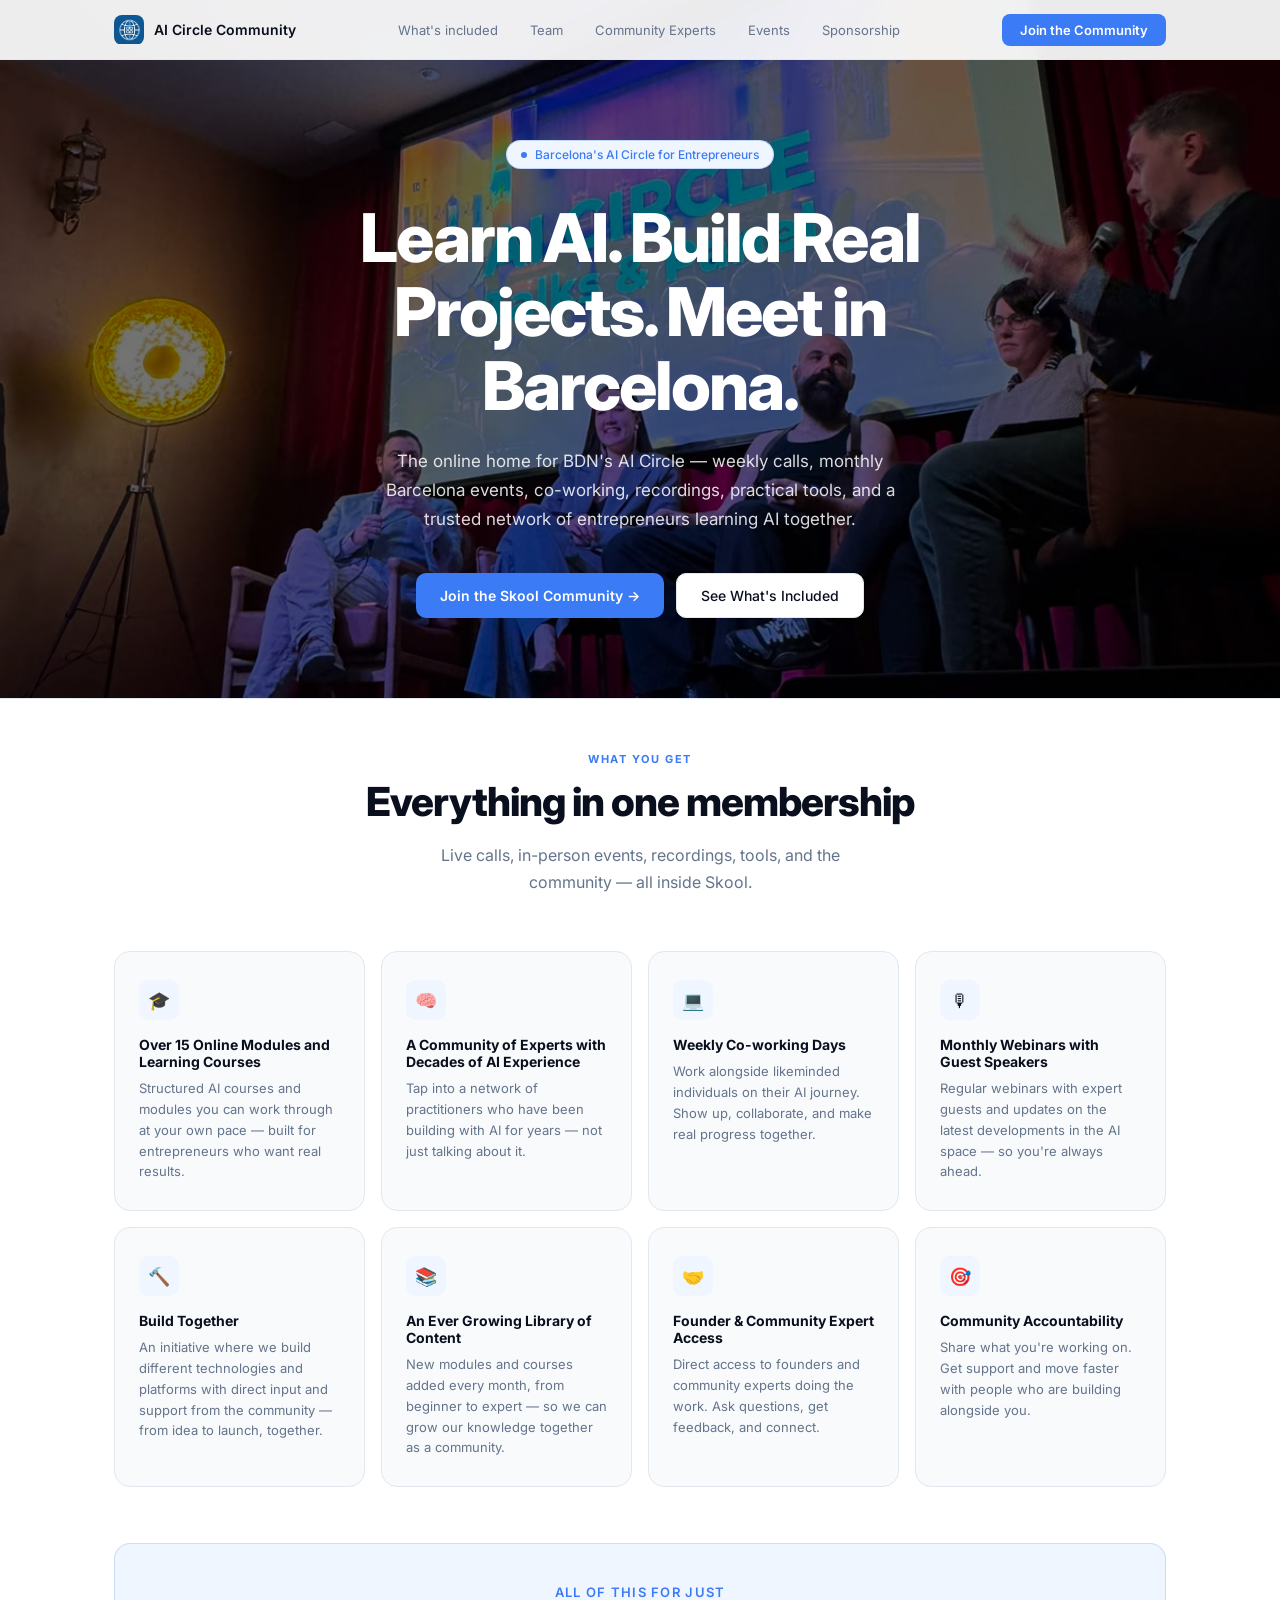
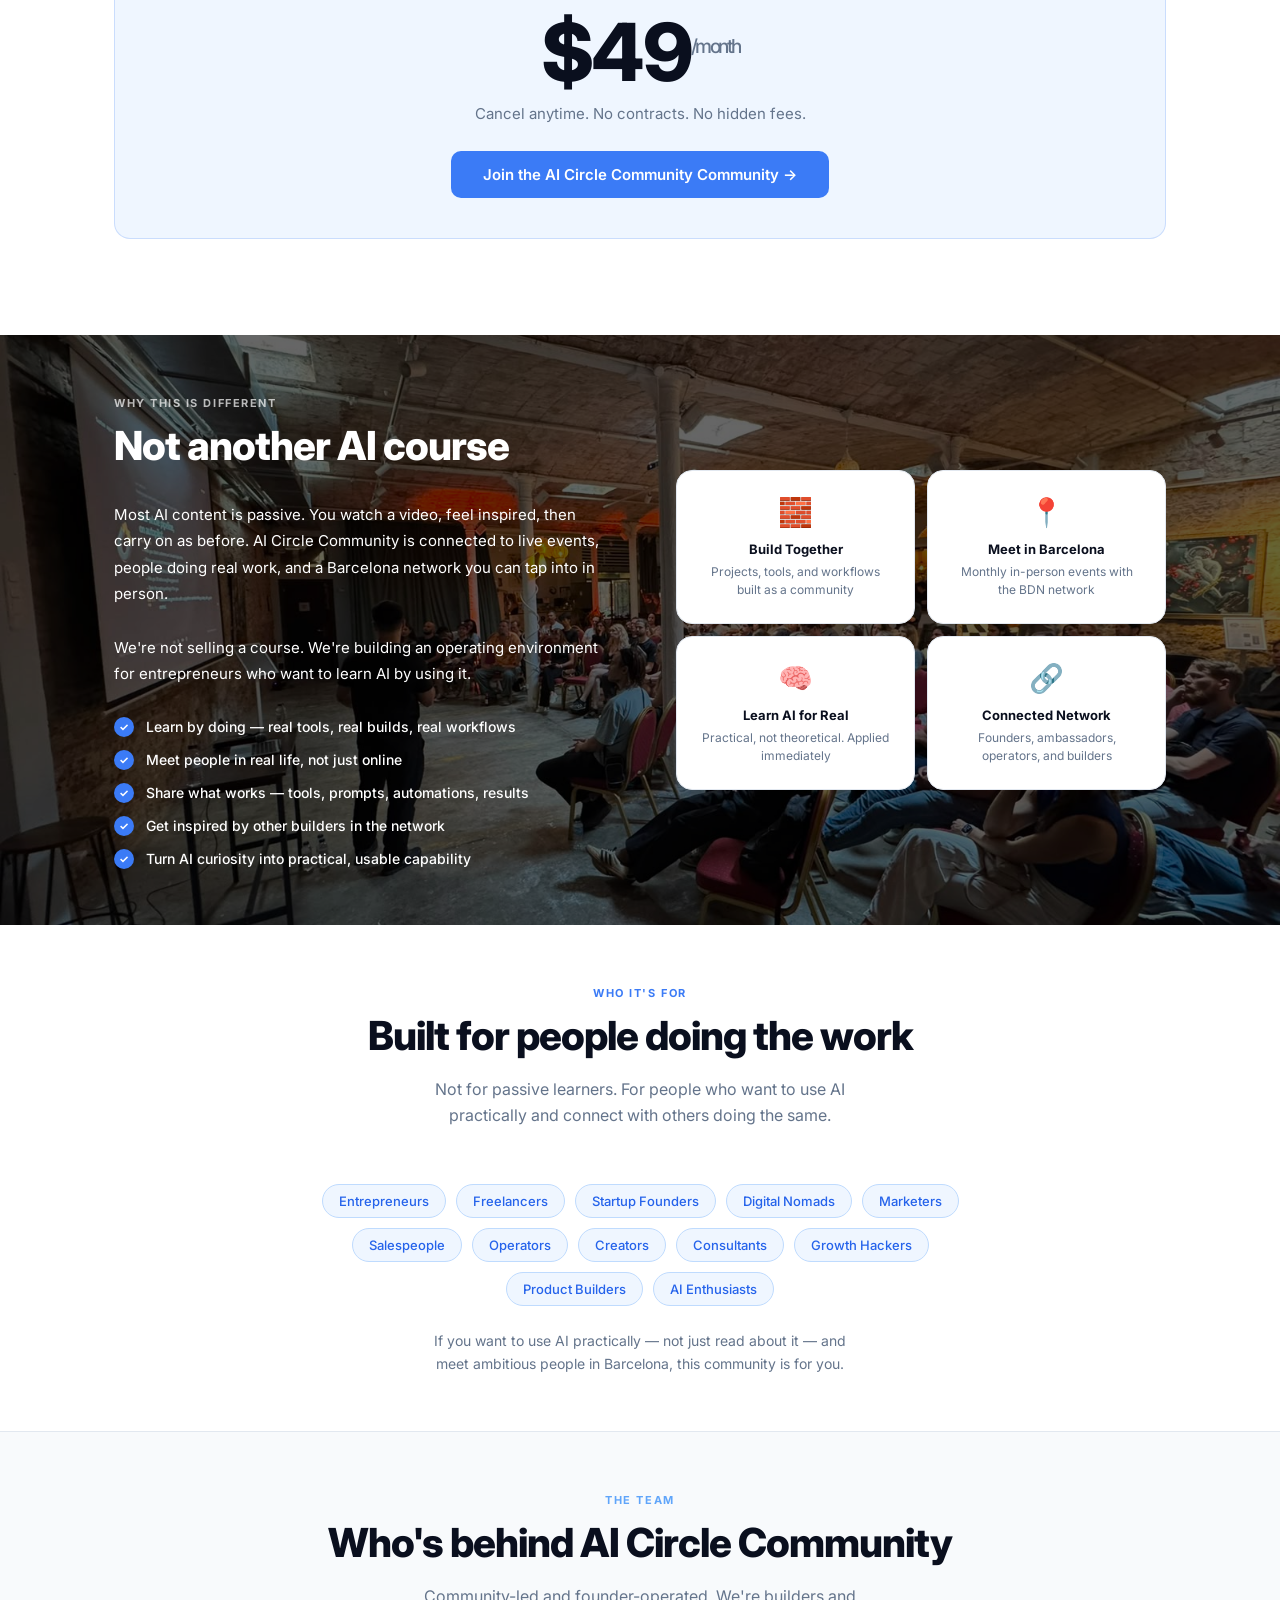
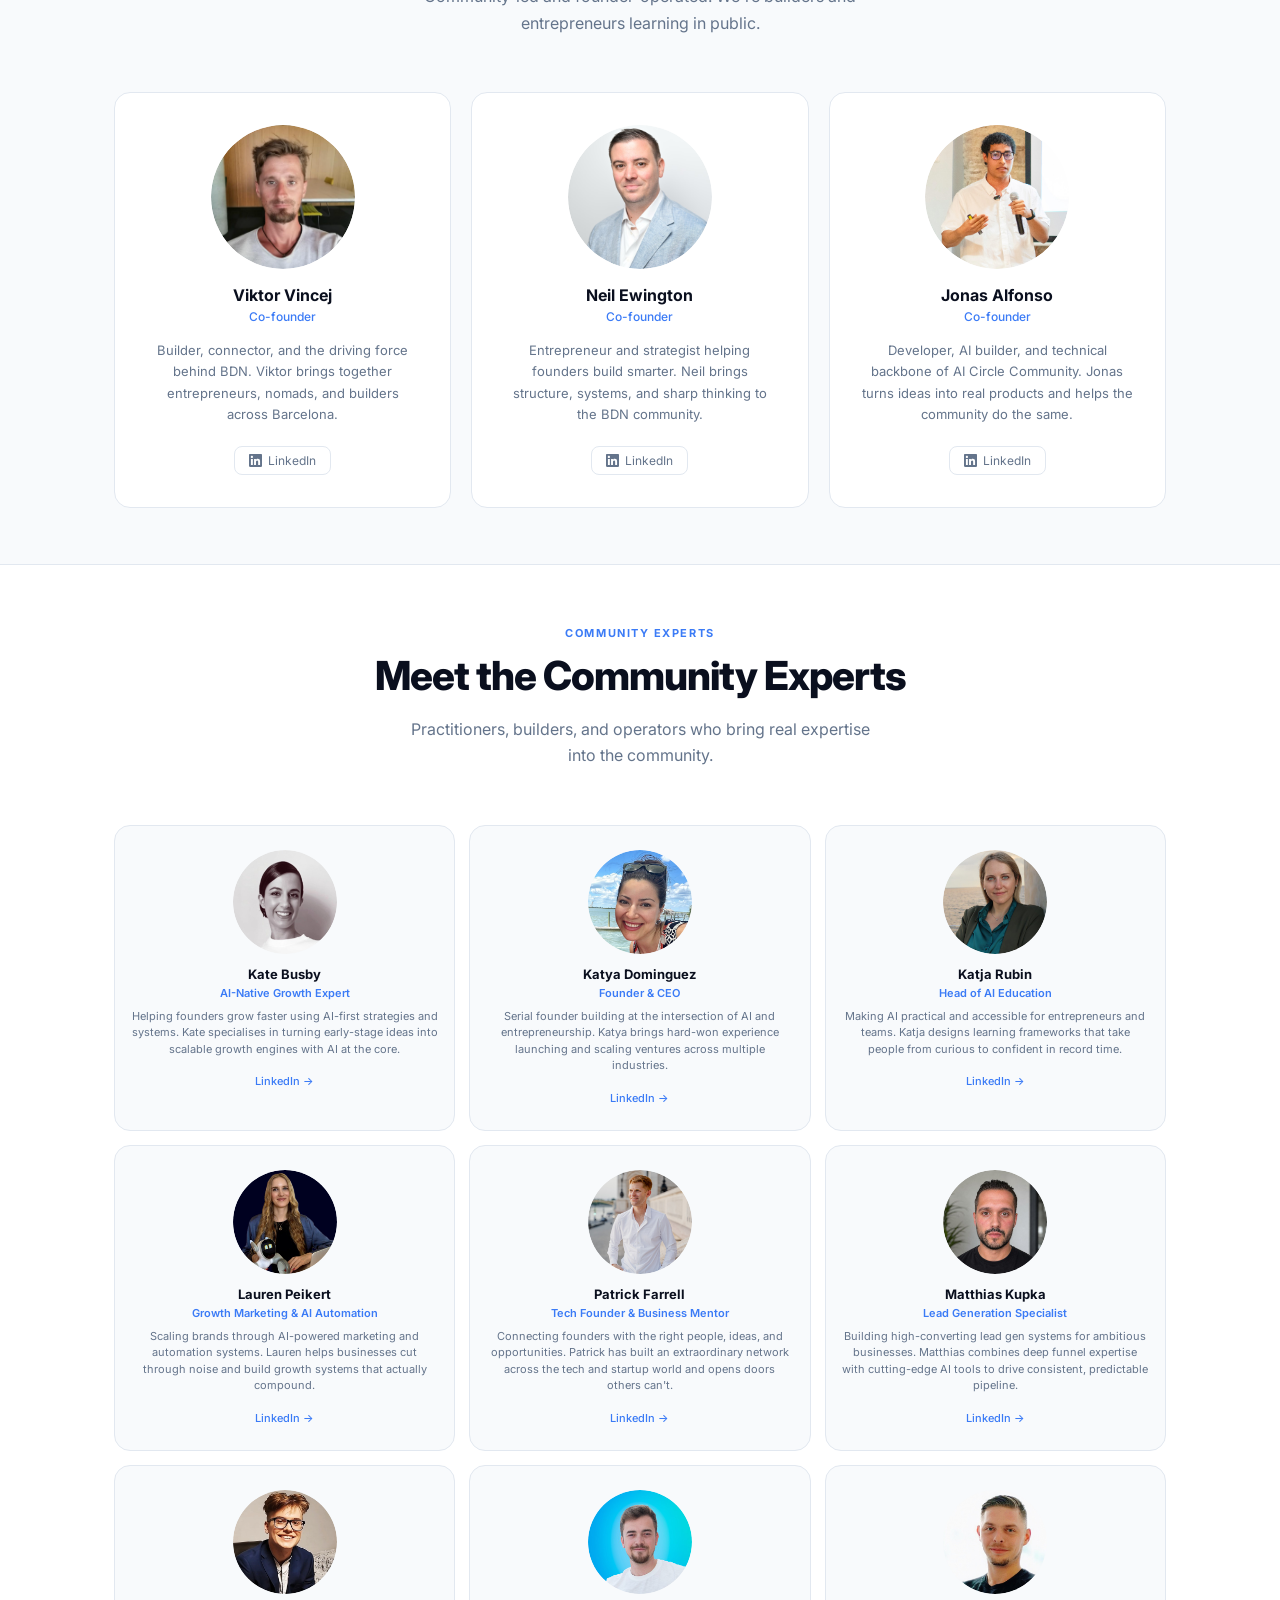
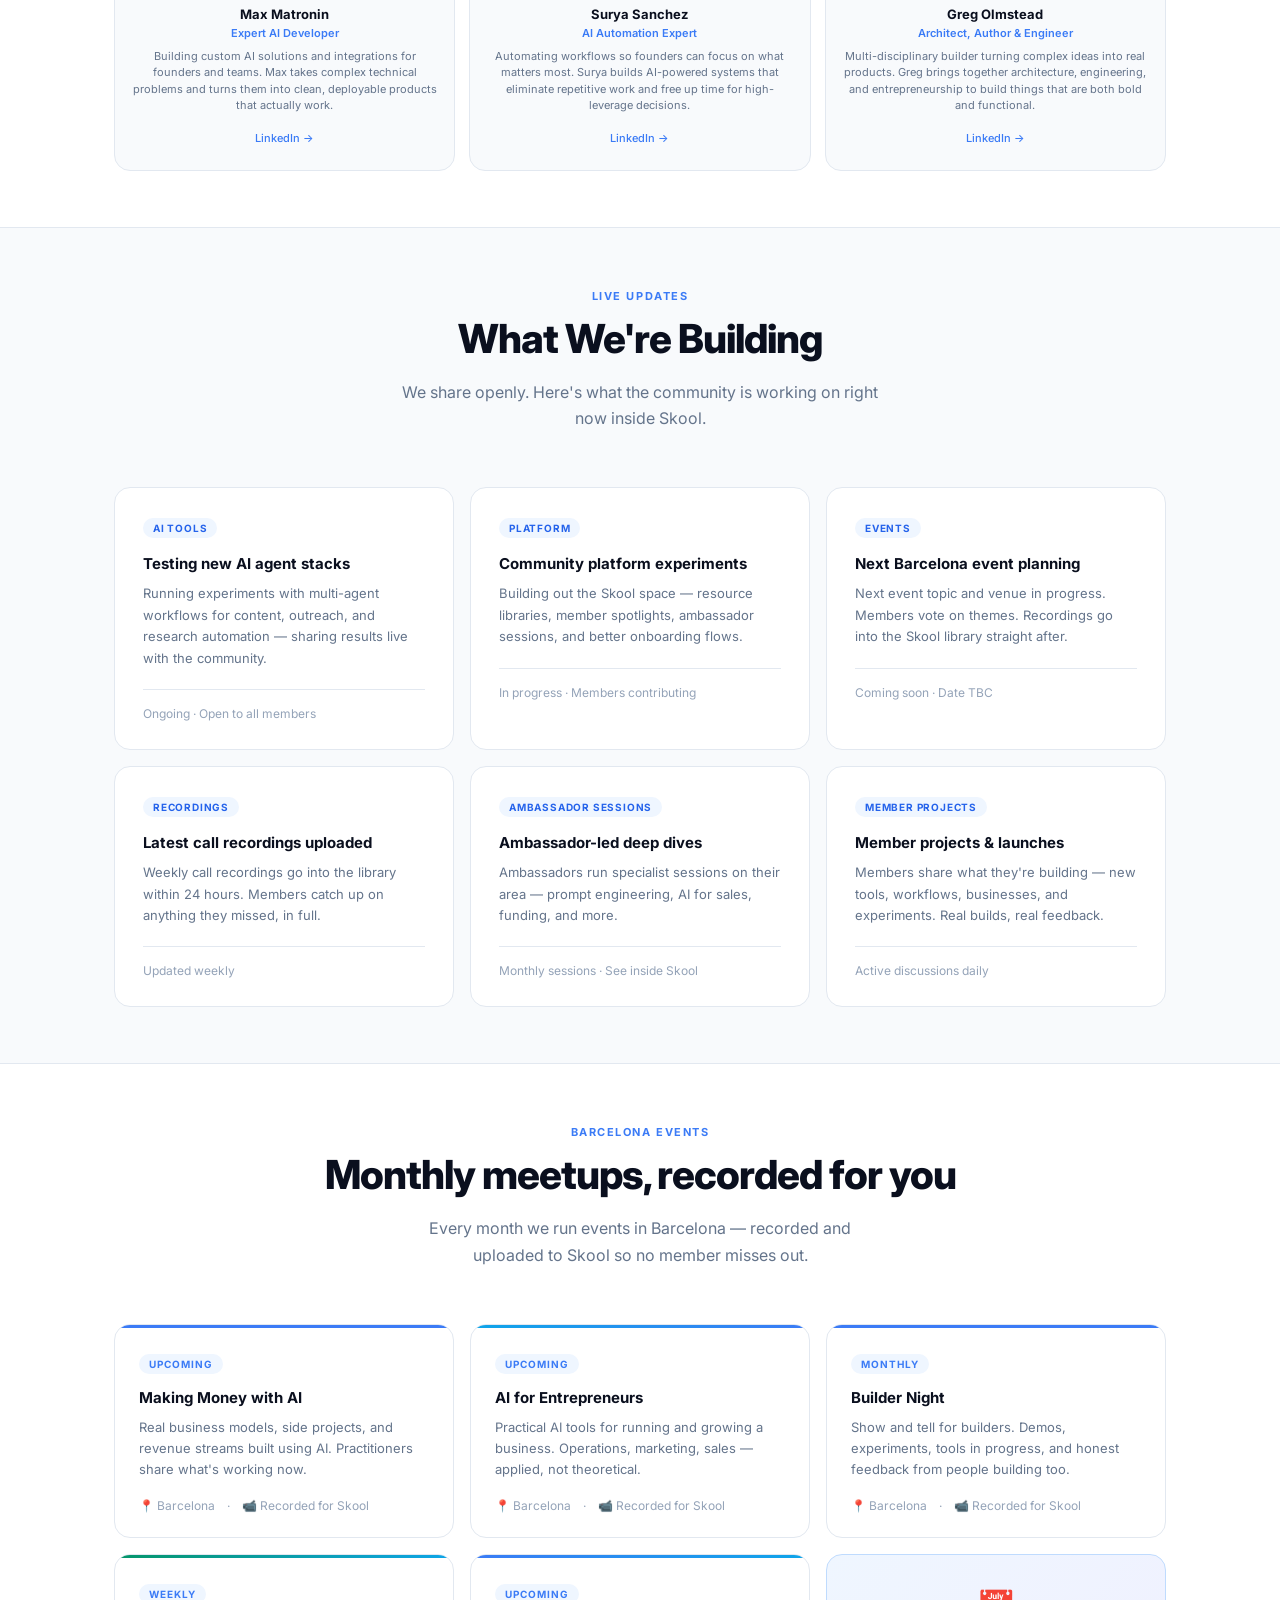
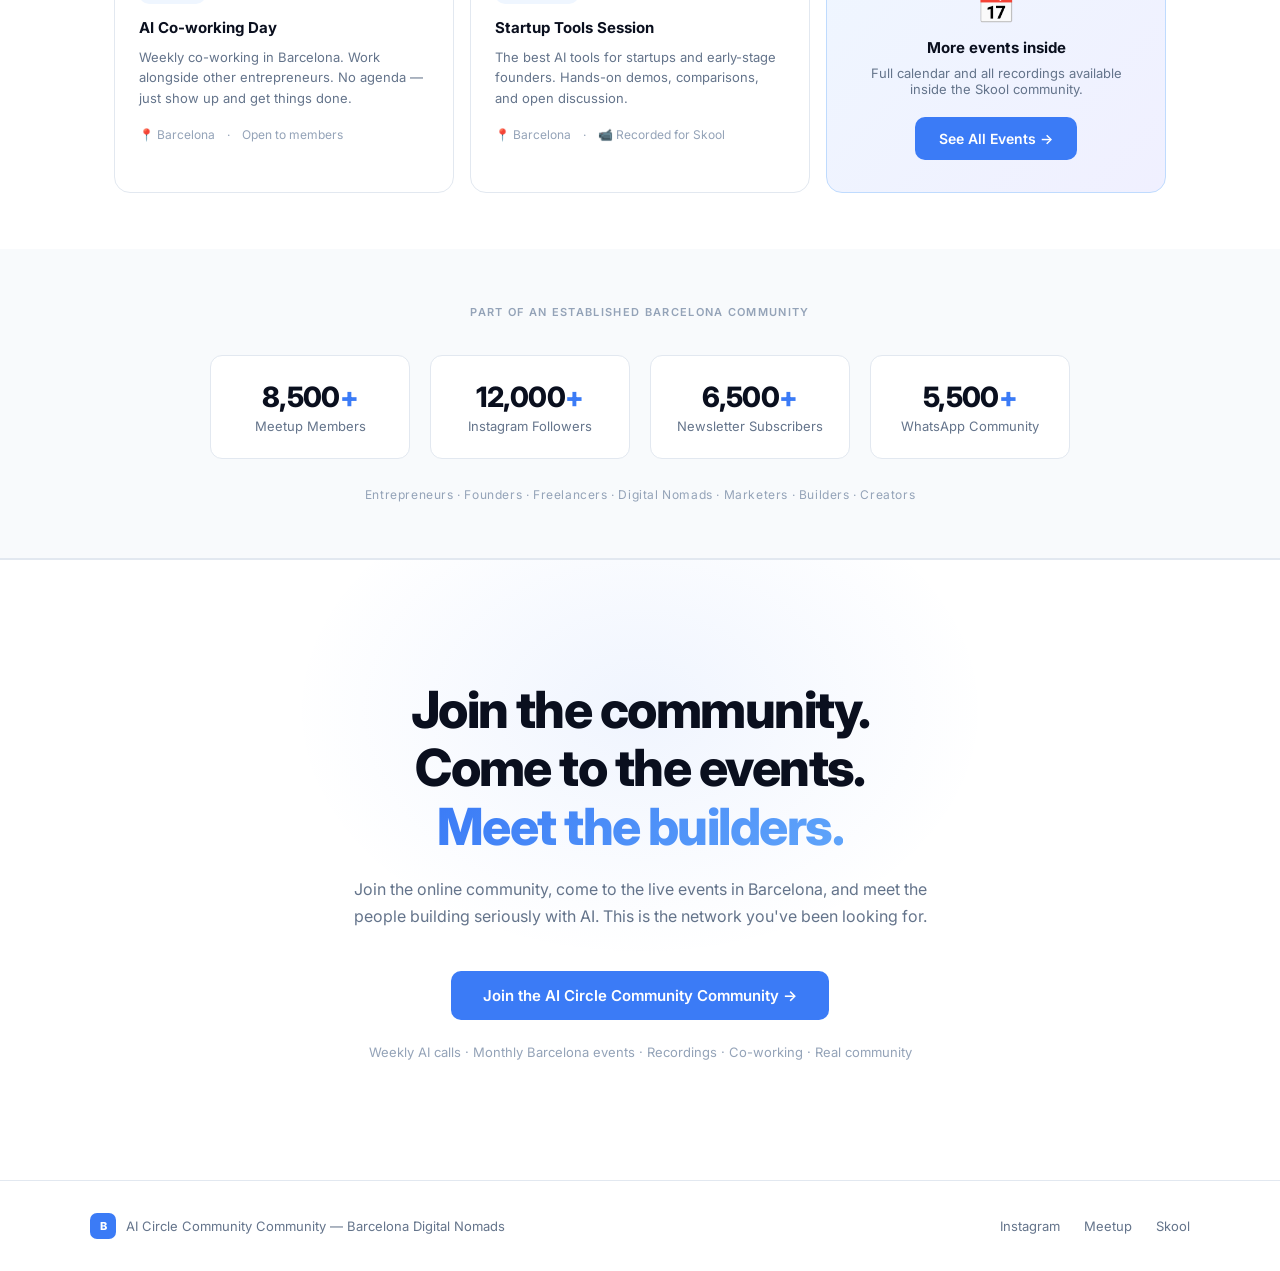
==== index.html @ 45a5e4f0 "Add files via upload" ====
<!DOCTYPE html>
<html lang="en">
<head>
  <meta charset="UTF-8" />
  <meta name="viewport" content="width=device-width, initial-scale=1.0" />
  <title>AI Circle Community — AI Circle for Entrepreneurs in Barcelona</title>
  <meta name="description" content="Join Barcelona's AI community for entrepreneurs, builders and digital nomads. Weekly AI calls, monthly events, co-working and a trusted network." />
  <link rel="preconnect" href="https://fonts.googleapis.com" />
  <link rel="preconnect" href="https://fonts.gstatic.com" crossorigin />
  <link href="https://fonts.googleapis.com/css2?family=Inter:wght@300;400;500;600;700;800;900&display=swap" rel="stylesheet" />
  <style>
    *, *::before, *::after { box-sizing: border-box; margin: 0; padding: 0; }
    :root {
      --blue: #3B7BF6;
      --blue-dark: #2563EB;
      --blue-light: #EFF6FF;
      --ink: #0A0F1E;
      --ink-2: #1E2A3B;
      --slate: #64748B;
      --slate-light: #94A3B8;
      --border: #E2E8F0;
      --border-dark: #1E293B;
      --white: #FFFFFF;
      --off-white: #F8FAFC;
      --card-bg: #FFFFFF;
      --radius: 12px;
      --radius-lg: 16px;
    }
    html { scroll-behavior: smooth; }
    body { font-family: 'Inter', sans-serif; background: var(--white); color: var(--ink); -webkit-font-smoothing: antialiased; }

    /* NAV */
    nav {
      position: fixed; top: 0; left: 0; right: 0; z-index: 100;
      height: 60px;
      display: flex; align-items: center;
      border-bottom: 1px solid var(--border);
      background: rgba(255,255,255,0.92);
      backdrop-filter: blur(16px);
      -webkit-backdrop-filter: blur(16px);
    }
    .nav-inner {
      max-width: 1100px; margin: 0 auto; padding: 0 24px;
      width: 100%; display: flex; align-items: center; justify-content: space-between;
    }
    .nav-logo { display: flex; align-items: center; gap: 10px; text-decoration: none; }
    .nav-logo-mark {
      width: 30px; height: 30px; border-radius: 8px;
      background: linear-gradient(135deg, #3B7BF6, #3B7BF6);
      display: flex; align-items: center; justify-content: center;
      font-weight: 800; font-size: 13px; color: white;
    }
    .nav-logo-text { font-weight: 600; font-size: 14px; color: var(--ink); }
    .nav-links { display: flex; align-items: center; gap: 32px; }
    .nav-links a { font-size: 13px; color: var(--slate); text-decoration: none; transition: color 0.15s; }
    .nav-links a:hover { color: var(--ink); }
    .nav-cta {
      font-size: 13px; font-weight: 600; color: white; text-decoration: none;
      background: var(--blue);
      padding: 8px 18px; border-radius: 8px;
      transition: background 0.15s, transform 0.15s;
    }
    .nav-cta:hover { background: var(--blue-dark); transform: translateY(-1px); }

    /* HERO */
    .hero {
      background: url('WhatsApp Image 2026-07-13 at 17.10.27.jpeg') center center / cover no-repeat;
      position: relative;
      padding: 140px 24px 80px;
      text-align: center;
      position: relative;
      overflow: hidden;
      border-bottom: 1px solid var(--border);
    }
    .hero::before {
      content: '';
      position: absolute;
      inset: 0;
      background: rgba(0,0,0,0.55);
      z-index: 0;
    }
    .hero-inner { position: relative; z-index: 1; }
    .hero h1 { color: white !important; }
    .hero h1 span { color: white !important; -webkit-text-fill-color: white !important; background: none !important; }
    .hero p { color: rgba(255,255,255,0.85) !important; }
    .hero-badge { background: rgba(255,255,255,0.15); border-color: rgba(255,255,255,0.3); color: white; }
    .hero-badge-dot { background: white; }
    .OLD-hero::before {
      content: '';
      position: absolute;
      top: -200px; left: 50%; transform: translateX(-50%);
      width: 900px; height: 600px;
      background: radial-gradient(ellipse at center, rgba(59,123,246,0.07) 0%, transparent 70%);
      pointer-events: none;
    }
    .hero-inner { max-width: 780px; margin: 0 auto; position: relative; }
    .hero-badge {
      display: inline-flex; align-items: center; gap: 8px;
      background: var(--blue-light);
      border: 1px solid rgba(59,123,246,0.25);
      color: var(--blue);
      font-size: 12px; font-weight: 500;
      padding: 6px 14px; border-radius: 100px;
      margin-bottom: 32px;
    }
    .hero-badge-dot { width: 6px; height: 6px; border-radius: 50%; background: #3B7BF6; }
    .hero h1 {
      font-size: clamp(2.4rem, 6vw, 4.2rem);
      font-weight: 800;
      color: var(--ink);
      line-height: 1.1;
      letter-spacing: -0.03em;
      margin-bottom: 24px;
    }
    .hero h1 span {
      background: linear-gradient(135deg, #3B7BF6, #60A5FA);
      -webkit-background-clip: text;
      -webkit-text-fill-color: transparent;
      background-clip: text;
    }
    .hero p {
      font-size: 17px;
      color: var(--slate);
      line-height: 1.7;
      max-width: 560px;
      margin: 0 auto 40px;
    }
    .hero-actions { display: flex; gap: 12px; justify-content: center; flex-wrap: wrap; margin-bottom: 0; }
    .btn-primary {
      display: inline-flex; align-items: center; gap: 8px;
      background: var(--blue);
      color: white; text-decoration: none;
      font-size: 14px; font-weight: 600;
      padding: 13px 24px; border-radius: 10px;
      transition: background 0.15s, transform 0.15s;
    }
    .btn-primary:hover { background: var(--blue-dark); transform: translateY(-1px); }
    .btn-ghost {
      display: inline-flex; align-items: center; gap: 8px;
      background: white;
      border: 1px solid var(--border);
      color: var(--ink); text-decoration: none;
      font-size: 14px; font-weight: 500;
      padding: 13px 24px; border-radius: 10px;
      transition: background 0.15s, border-color 0.15s;
    }
    .btn-ghost:hover { background: var(--off-white); border-color: #CBD5E1; }

    /* HERO PREVIEW */
    .hero-preview {
      max-width: 860px; margin: 64px auto 0;
      background: var(--off-white);
      border: 1px solid var(--border);
      border-radius: 16px;
      overflow: hidden;
    }
    .hero-preview-bar {
      height: 40px; background: white;
      border-bottom: 1px solid var(--border);
      display: flex; align-items: center; padding: 0 16px; gap: 6px;
    }
    .dot { width: 10px; height: 10px; border-radius: 50%; }
    .dot-r { background: #FF5F57; }
    .dot-y { background: #FFBD2E; }
    .dot-g { background: #28C840; }
    .preview-label { font-size: 12px; color: var(--slate-light); margin-left: 12px; }
    .hero-preview-grid {
      display: grid; grid-template-columns: repeat(4, 1fr);
      gap: 12px; padding: 20px;
    }
    .preview-card {
      background: white;
      border: 1px solid var(--border);
      border-radius: 10px; padding: 16px;
    }
    .preview-card-icon { font-size: 18px; margin-bottom: 8px; }
    .preview-card-title { font-size: 12px; font-weight: 600; color: var(--ink); margin-bottom: 4px; }
    .preview-card-sub { font-size: 11px; color: var(--slate-light); }

    /* CONTAINER */
    .container { max-width: 1100px; margin: 0 auto; padding: 0 24px; }

    /* SOCIAL PROOF */
    .proof {
      border-bottom: 1px solid var(--border);
      padding: 56px 24px;
      background: var(--off-white);
    }
    .proof-label {
      text-align: center; font-size: 11px; font-weight: 600;
      letter-spacing: 0.12em; text-transform: uppercase;
      color: var(--slate-light); margin-bottom: 36px;
    }
    .proof-grid {
      display: grid; grid-template-columns: repeat(4, 1fr);
      gap: 20px; max-width: 860px; margin: 0 auto;
    }
    .proof-card {
      background: white; border: 1px solid var(--border);
      border-radius: var(--radius); padding: 24px 20px; text-align: center;
    }
    .proof-num {
      font-size: 28px; font-weight: 800; color: var(--ink);
      letter-spacing: -0.02em; margin-bottom: 4px;
    }
    .proof-num span { color: var(--blue); }
    .proof-desc { font-size: 13px; color: var(--slate); }
    .proof-footer {
      text-align: center; margin-top: 28px;
      font-size: 12px; color: var(--slate-light);
      letter-spacing: 0.05em;
    }

    /* SECTION HEADER */
    .section-header { text-align: center; margin-bottom: 56px; }
    .section-eyebrow {
      display: inline-block;
      font-size: 11px; font-weight: 700; letter-spacing: 0.14em;
      text-transform: uppercase; color: var(--blue);
      margin-bottom: 12px;
    }
    .section-title {
      font-size: clamp(1.75rem, 3.5vw, 2.5rem);
      font-weight: 800; color: var(--ink);
      letter-spacing: -0.025em; line-height: 1.2;
      margin-bottom: 16px;
    }
    .section-sub {
      font-size: 16px; color: var(--slate);
      max-width: 480px; margin: 0 auto; line-height: 1.65;
    }

    /* INCLUDES */
    .includes { padding: 48px 24px 96px; background: white; }
    .includes-grid {
      display: grid; grid-template-columns: repeat(4, 1fr); gap: 16px;
    }
    .feature-card {
      background: var(--off-white);
      border: 1px solid var(--border);
      border-radius: var(--radius-lg); padding: 28px 24px;
      transition: border-color 0.2s, transform 0.2s, box-shadow 0.2s;
    }
    .feature-card:hover {
      border-color: #BFDBFE;
      transform: translateY(-3px);
      box-shadow: 0 12px 32px rgba(59,123,246,0.08);
    }
    .feature-icon {
      width: 40px; height: 40px; border-radius: 10px;
      background: var(--blue-light); display: flex;
      align-items: center; justify-content: center;
      font-size: 18px; margin-bottom: 16px;
    }
    .feature-title { font-size: 14px; font-weight: 700; color: var(--ink); margin-bottom: 8px; }
    .feature-desc { font-size: 13px; color: var(--slate); line-height: 1.6; }

    /* DIFFERENT */
    .different { padding: 56px 24px; background: url('crowd.jpeg') center center / cover no-repeat; position: relative; border-top: none; border-bottom: none; }
    .different::before { content: ''; position: absolute; inset: 0; background: rgba(0,0,0,0.6); z-index: 0; }
    .different .container { position: relative; z-index: 1; }
    .different .section-eyebrow { color: rgba(255,255,255,0.7); }
    .different .section-title, .different .different-body, .different .section-sub { color: white !important; }
    .different .different-card { background: rgba(255,255,255,0.1); border-color: rgba(255,255,255,0.2); }
    .different .different-card-title { color: white; }
    .different .different-card-body { color: rgba(255,255,255,0.75); }
    .different-grid { display: grid; grid-template-columns: 1fr 1fr; gap: 72px; align-items: center; }
    .different-text .section-header { text-align: left; margin-bottom: 32px; }
    .different-text .section-sub { margin: 0; max-width: 100%; }
    .different-body { font-size: 15px; color: var(--slate); line-height: 1.75; margin: 16px 0 28px; }
    .check-list { display: flex; flex-direction: column; gap: 12px; }
    .check-item { display: flex; align-items: flex-start; gap: 12px; }
    .check-icon {
      width: 20px; height: 20px; border-radius: 50%;
      background: var(--blue); color: white;
      font-size: 11px; font-weight: 700;
      display: flex; align-items: center; justify-content: center;
      flex-shrink: 0; margin-top: 1px;
    }
    .check-text { font-size: 14px; color: var(--ink); font-weight: 500; line-height: 1.5; }
    .different .check-text { color: white !important; }
    .different-cards { display: grid; grid-template-columns: 1fr 1fr; gap: 12px; }
    .diff-card {
      background: white; border: 1px solid var(--border);
      border-radius: var(--radius-lg); padding: 24px;
      text-align: center; transition: border-color 0.2s;
    }
    .diff-card:hover { border-color: #BFDBFE; }
    .diff-card-icon { font-size: 28px; margin-bottom: 12px; }
    .diff-card-title { font-size: 13px; font-weight: 700; color: var(--ink); margin-bottom: 6px; }
    .diff-card-desc { font-size: 12px; color: var(--slate); line-height: 1.5; }

    /* WHO */
    .who { padding: 56px 24px; background: white; }
    .tag-cloud { display: flex; flex-wrap: wrap; gap: 10px; justify-content: center; max-width: 680px; margin: 0 auto 24px; }
    .tag {
      background: var(--blue-light); color: var(--blue-dark);
      font-size: 13px; font-weight: 500;
      padding: 8px 16px; border-radius: 100px;
      border: 1px solid #BFDBFE;
    }
    .who-note { text-align: center; font-size: 14px; color: var(--slate); max-width: 420px; margin: 0 auto; line-height: 1.6; }

    /* FOUNDERS */
    .founders { padding: 56px 24px; background: var(--off-white); border-top: 1px solid var(--border); border-bottom: 1px solid var(--border); }
    .founders .section-title { color: var(--ink); }
    .founders .section-sub { color: var(--slate); }
    .founders-grid { display: grid; grid-template-columns: repeat(3, 1fr); gap: 20px; }
    .founder-card {
      background: white;
      border: 1px solid var(--border);
      border-radius: var(--radius-lg); padding: 32px;
      text-align: center;
      transition: border-color 0.2s, box-shadow 0.2s;
    }
    .founder-card:hover {
      border-color: #BFDBFE;
      box-shadow: 0 8px 24px rgba(59,123,246,0.08);
    }
    .founder-avatar {
      width: 144px; height: 144px; border-radius: 50%;
      margin: 0 auto 16px;
      display: flex; align-items: center; justify-content: center;
      font-size: 20px; font-weight: 800; color: white;
      border: 2px solid var(--border);
    }
    .founder-name { font-size: 16px; font-weight: 700; color: var(--ink); margin-bottom: 4px; }
    .founder-role { font-size: 12px; color: var(--blue); font-weight: 500; margin-bottom: 16px; }
    .founder-bio { font-size: 13px; color: var(--slate); line-height: 1.65; margin-bottom: 20px; }
    .linkedin-btn {
      display: inline-flex; align-items: center; gap: 6px;
      font-size: 12px; color: var(--slate);
      border: 1px solid var(--border);
      padding: 6px 14px; border-radius: 8px; text-decoration: none;
      transition: color 0.15s, border-color 0.15s;
    }
    .linkedin-btn:hover { color: var(--blue); border-color: #BFDBFE; }
    .linkedin-btn svg { width: 13px; height: 13px; }

    /* AMBASSADORS */
    .ambassadors { padding: 56px 24px; background: white; }
    .ambassador-grid { display: grid; grid-template-columns: repeat(3, 1fr); gap: 14px; }
    .ambassador-card {
      background: var(--off-white); border: 1px solid var(--border);
      border-radius: var(--radius-lg); padding: 24px 16px; text-align: center;
      transition: border-color 0.2s, transform 0.2s, box-shadow 0.2s;
    }
    .ambassador-card:hover {
      border-color: #BFDBFE; transform: translateY(-2px);
      box-shadow: 0 8px 24px rgba(59,123,246,0.08);
    }
    .amb-avatar {
      width: 104px; height: 104px; border-radius: 50%;
      margin: 0 auto 12px;
      display: flex; align-items: center; justify-content: center;
      font-size: 14px; font-weight: 800; color: white;
    }
    .amb-name { font-size: 13px; font-weight: 700; color: var(--ink); margin-bottom: 4px; }
    .amb-spec { font-size: 11px; font-weight: 600; margin-bottom: 8px; }
    .amb-bio { font-size: 11px; color: var(--slate); line-height: 1.5; margin-bottom: 12px; }
    .amb-link { font-size: 11px; color: var(--blue); text-decoration: none; font-weight: 500; }
    .amb-link:hover { text-decoration: underline; }

    /* BUILDING */
    .building { padding: 56px 24px; background: var(--off-white); border-top: 1px solid var(--border); border-bottom: 1px solid var(--border); }
    .building-grid { display: grid; grid-template-columns: repeat(3, 1fr); gap: 16px; }
    .update-card {
      background: white; border: 1px solid var(--border);
      border-radius: var(--radius-lg); padding: 28px;
      transition: border-color 0.2s, box-shadow 0.2s;
    }
    .update-card:hover { border-color: #BFDBFE; box-shadow: 0 8px 24px rgba(59,123,246,0.06); }
    .update-badge {
      display: inline-block;
      font-size: 10px; font-weight: 700; letter-spacing: 0.08em;
      text-transform: uppercase;
      padding: 4px 10px; border-radius: 100px;
      margin-bottom: 16px;
    }
    .badge-blue { background: var(--blue-light); color: var(--blue-dark); }
    .badge-purple { background: #EFF6FF; color: #2563EB; }
    .badge-green { background: #ECFDF5; color: #065F46; }
    .badge-amber { background: #FFFBEB; color: #92400E; }
    .update-title { font-size: 15px; font-weight: 700; color: var(--ink); margin-bottom: 10px; }
    .update-desc { font-size: 13px; color: var(--slate); line-height: 1.65; margin-bottom: 20px; }
    .update-meta { font-size: 12px; color: var(--slate-light); padding-top: 16px; border-top: 1px solid var(--border); }

    /* EVENTS */
    .events { padding: 56px 24px; background: white; }
    .events-grid { display: grid; grid-template-columns: repeat(3, 1fr); gap: 16px; }
    .event-card {
      background: white; border: 1px solid var(--border);
      border-radius: var(--radius-lg); overflow: hidden;
      transition: border-color 0.2s, transform 0.2s, box-shadow 0.2s;
    }
    .event-card:hover { border-color: #BFDBFE; transform: translateY(-3px); box-shadow: 0 12px 32px rgba(59,123,246,0.08); }
    .event-stripe { height: 3px; }
    .event-body { padding: 24px; }
    .event-label {
      display: inline-block;
      font-size: 10px; font-weight: 700; letter-spacing: 0.1em;
      text-transform: uppercase; color: var(--blue);
      background: var(--blue-light); padding: 4px 10px; border-radius: 100px;
      margin-bottom: 14px;
    }
    .event-title { font-size: 15px; font-weight: 700; color: var(--ink); margin-bottom: 10px; }
    .event-desc { font-size: 13px; color: var(--slate); line-height: 1.6; margin-bottom: 18px; }
    .event-meta { display: flex; align-items: center; gap: 12px; font-size: 12px; color: var(--slate-light); }
    .event-cta-card {
      background: linear-gradient(135deg, #EFF6FF, #F0F0FF);
      border: 1px solid #BFDBFE;
      border-radius: var(--radius-lg); padding: 32px;
      display: flex; flex-direction: column;
      align-items: center; justify-content: center; text-align: center;
    }
    .event-cta-icon { font-size: 32px; margin-bottom: 12px; }
    .event-cta-title { font-size: 15px; font-weight: 700; color: var(--ink); margin-bottom: 8px; }
    .event-cta-desc { font-size: 13px; color: var(--slate); margin-bottom: 20px; }

    /* FINAL CTA */
    .final-cta {
      background: white;
      padding: 120px 24px;
      text-align: center;
      position: relative; overflow: hidden;
      border-top: 1px solid var(--border);
    }
    .final-cta::before {
      content: '';
      position: absolute;
      top: -100px; left: 50%; transform: translateX(-50%);
      width: 700px; height: 500px;
      background: radial-gradient(ellipse at center, rgba(59,123,246,0.08), transparent 70%);
      pointer-events: none;
    }
    .final-cta-inner { max-width: 580px; margin: 0 auto; position: relative; }
    .final-cta h2 {
      font-size: clamp(2rem, 5vw, 3.2rem);
      font-weight: 800; color: var(--ink);
      letter-spacing: -0.03em; line-height: 1.15;
      margin-bottom: 20px;
    }
    .final-cta h2 span {
      background: linear-gradient(135deg, #3B7BF6, #60A5FA);
      -webkit-background-clip: text;
      -webkit-text-fill-color: transparent;
      background-clip: text;
    }
    .final-cta p { font-size: 16px; color: var(--slate); line-height: 1.7; margin-bottom: 40px; }
    .final-cta-meta { margin-top: 24px; font-size: 13px; color: var(--slate-light); }

    /* FOOTER */
    footer {
      background: white;
      border-top: 1px solid var(--border);
      padding: 32px 24px;
    }
    .footer-inner {
      max-width: 1100px; margin: 0 auto;
      display: flex; align-items: center; justify-content: space-between;
    }
    .footer-left { display: flex; align-items: center; gap: 10px; }
    .footer-logo-mark {
      width: 26px; height: 26px; border-radius: 7px;
      background: linear-gradient(135deg, #3B7BF6, #3B7BF6);
      display: flex; align-items: center; justify-content: center;
      font-weight: 800; font-size: 11px; color: white;
    }
    .footer-name { font-size: 13px; color: var(--slate); }
    .footer-links { display: flex; align-items: center; gap: 24px; }
    .footer-links a { font-size: 13px; color: var(--slate); text-decoration: none; transition: color 0.15s; }
    .footer-links a:hover { color: var(--ink); }

    /* RESPONSIVE */
    @media (max-width: 900px) {
      .includes-grid { grid-template-columns: repeat(2, 1fr); }
      .founders-grid { grid-template-columns: 1fr; }
      .ambassador-grid { grid-template-columns: repeat(2, 1fr); }
      .different-grid { grid-template-columns: 1fr; gap: 48px; }
      .building-grid { grid-template-columns: 1fr; }
      .events-grid { grid-template-columns: 1fr; }
      .proof-grid { grid-template-columns: repeat(2, 1fr); }
      .nav-links { display: none; }
      .hero-preview-grid { grid-template-columns: repeat(2, 1fr); }
    }
    @media (max-width: 600px) {
      .includes-grid { grid-template-columns: 1fr; }
      .ambassador-grid { grid-template-columns: 1fr; }
      .proof-grid { grid-template-columns: 1fr; }
      .hero { padding: 120px 20px 72px; }
      .footer-inner { flex-direction: column; gap: 20px; text-align: center; }
    }
  </style>
</head>
<body>

  <!-- NAV -->
  <nav>
    <div class="nav-inner">
      <a href="#" class="nav-logo">
        <!-- REPLACE: swap the letter B for your actual logo -->
        <div class="nav-logo-mark" style="background:none;padding:0;overflow:hidden;"><img src="logo.png" alt="BDN Logo" style="width:100%;height:100%;object-fit:contain;display:block;"></div>
        <span class="nav-logo-text">AI Circle Community</span>
      </a>
      <div class="nav-links">
        <a href="#includes">What's included</a>
        <a href="#team">Team</a>
        <a href="#ambassadors">Community Experts</a>
        <a href="#events">Events</a>
        <a href="sponsorship.html">Sponsorship</a>
      </div>
      <!-- REPLACE href with your actual Skool URL -->
      <a href="https://www.skool.com/ai-circle/about" target="_blank" class="nav-cta">Join the Community</a>
    </div>
  </nav>

  <!-- HERO -->
  <section class="hero">
    <div class="hero-inner">
      <div class="hero-badge">
        <div class="hero-badge-dot"></div>
        Barcelona's AI Circle for Entrepreneurs
      </div>
      <h1>Learn AI. Build Real<br />Projects. <span>Meet in Barcelona.</span></h1>
      <p>The online home for BDN's AI Circle — weekly calls, monthly Barcelona events, co-working, recordings, practical tools, and a trusted network of entrepreneurs learning AI together.</p>
      <div class="hero-actions">
        <!-- REPLACE href with your actual Skool URL -->
        <a href="https://www.skool.com/ai-circle/about" target="_blank" class="btn-primary">Join the Skool Community →</a>
        <a href="#includes" class="btn-ghost">See What's Included</a>
      </div>
    </div>

  </section>

  <!-- SOCIAL PROOF -->

  <!-- WHAT'S INCLUDED -->
  <section class="includes" id="includes">
    <div class="container">
      <div class="section-header">
        <span class="section-eyebrow">What you get</span>
        <h2 class="section-title">Everything in one membership</h2>
        <p class="section-sub">Live calls, in-person events, recordings, tools, and the community — all inside Skool.</p>
      </div>
      <div class="includes-grid">
        <div class="feature-card">
          <div class="feature-icon">🎓</div>
          <div class="feature-title">Over 15 Online Modules and Learning Courses</div>
          <div class="feature-desc">Structured AI courses and modules you can work through at your own pace — built for entrepreneurs who want real results.</div>
        </div>
        <div class="feature-card">
          <div class="feature-icon">🧠</div>
          <div class="feature-title">A Community of Experts with Decades of AI Experience</div>
          <div class="feature-desc">Tap into a network of practitioners who have been building with AI for years — not just talking about it.</div>
        </div>
        <div class="feature-card">
          <div class="feature-icon">💻</div>
          <div class="feature-title">Weekly Co-working Days</div>
          <div class="feature-desc">Work alongside likeminded individuals on their AI journey. Show up, collaborate, and make real progress together.</div>
        </div>
        <div class="feature-card">
          <div class="feature-icon">🎙</div>
          <div class="feature-title">Monthly Webinars with Guest Speakers</div>
          <div class="feature-desc">Regular webinars with expert guests and updates on the latest developments in the AI space — so you're always ahead.</div>
        </div>
        <div class="feature-card">
          <div class="feature-icon">🔨</div>
          <div class="feature-title">Build Together</div>
          <div class="feature-desc">An initiative where we build different technologies and platforms with direct input and support from the community — from idea to launch, together.</div>
        </div>
        <div class="feature-card">
          <div class="feature-icon">📚</div>
          <div class="feature-title">An Ever Growing Library of Content</div>
          <div class="feature-desc">New modules and courses added every month, from beginner to expert — so we can grow our knowledge together as a community.</div>
        </div>
        <div class="feature-card">
          <div class="feature-icon">🤝</div>
          <div class="feature-title">Founder & Community Expert Access</div>
          <div class="feature-desc">Direct access to founders and community experts doing the work. Ask questions, get feedback, and connect.</div>
        </div>
        <div class="feature-card">
          <div class="feature-icon">🎯</div>
          <div class="feature-title">Community Accountability</div>
          <div class="feature-desc">Share what you're working on. Get support and move faster with people who are building alongside you.</div>
        </div>
      </div>

      <div style="margin-top: 56px; text-align: center; padding: 40px 24px; background: var(--blue-light); border-radius: var(--radius-lg); border: 1px solid rgba(59,123,246,0.2);">
        <p style="font-size: 13px; font-weight: 600; letter-spacing: 0.1em; text-transform: uppercase; color: var(--blue); margin-bottom: 12px;">All of this for just</p>
        <div style="font-size: clamp(3rem, 8vw, 5rem); font-weight: 800; color: var(--ink); letter-spacing: -0.03em; line-height: 1;">$49<span style="font-size: 1.2rem; font-weight: 500; color: var(--slate); vertical-align: super;">/month</span></div>
        <p style="font-size: 15px; color: var(--slate); margin-top: 12px; margin-bottom: 28px;">Cancel anytime. No contracts. No hidden fees.</p>
        <a href="https://www.skool.com/ai-circle/about" target="_blank" class="btn-primary" style="font-size: 15px; padding: 14px 32px;">Join the AI Circle Community Community →</a>
      </div>

    </div>
  </section>

  <!-- WHY DIFFERENT -->
  <section class="different">
    <div class="container">
      <div class="different-grid">
        <div class="different-text">
          <div class="section-header">
            <span class="section-eyebrow">Why this is different</span>
            <h2 class="section-title">Not another AI course</h2>
          </div>
          <p class="different-body">Most AI content is passive. You watch a video, feel inspired, then carry on as before. AI Circle Community is connected to live events, people doing real work, and a Barcelona network you can tap into in person.</p>
          <p class="different-body" style="margin-top:0;">We're not selling a course. We're building an operating environment for entrepreneurs who want to learn AI by using it.</p>
          <div class="check-list">
            <div class="check-item">
              <div class="check-icon">✓</div>
              <span class="check-text">Learn by doing — real tools, real builds, real workflows</span>
            </div>
            <div class="check-item">
              <div class="check-icon">✓</div>
              <span class="check-text">Meet people in real life, not just online</span>
            </div>
            <div class="check-item">
              <div class="check-icon">✓</div>
              <span class="check-text">Share what works — tools, prompts, automations, results</span>
            </div>
            <div class="check-item">
              <div class="check-icon">✓</div>
              <span class="check-text">Get inspired by other builders in the network</span>
            </div>
            <div class="check-item">
              <div class="check-icon">✓</div>
              <span class="check-text">Turn AI curiosity into practical, usable capability</span>
            </div>
          </div>
        </div>
        <div class="different-cards">
          <div class="diff-card">
            <div class="diff-card-icon">🧱</div>
            <div class="diff-card-title">Build Together</div>
            <div class="diff-card-desc">Projects, tools, and workflows built as a community</div>
          </div>
          <div class="diff-card">
            <div class="diff-card-icon">📍</div>
            <div class="diff-card-title">Meet in Barcelona</div>
            <div class="diff-card-desc">Monthly in-person events with the BDN network</div>
          </div>
          <div class="diff-card">
            <div class="diff-card-icon">🧠</div>
            <div class="diff-card-title">Learn AI for Real</div>
            <div class="diff-card-desc">Practical, not theoretical. Applied immediately</div>
          </div>
          <div class="diff-card">
            <div class="diff-card-icon">🔗</div>
            <div class="diff-card-title">Connected Network</div>
            <div class="diff-card-desc">Founders, ambassadors, operators, and builders</div>
          </div>
        </div>
      </div>
    </div>
  </section>

  <!-- WHO IT'S FOR -->
  <section class="who">
    <div class="container">
      <div class="section-header">
        <span class="section-eyebrow">Who it's for</span>
        <h2 class="section-title">Built for people doing the work</h2>
        <p class="section-sub">Not for passive learners. For people who want to use AI practically and connect with others doing the same.</p>
      </div>
      <div class="tag-cloud">
        <span class="tag">Entrepreneurs</span>
        <span class="tag">Freelancers</span>
        <span class="tag">Startup Founders</span>
        <span class="tag">Digital Nomads</span>
        <span class="tag">Marketers</span>
        <span class="tag">Salespeople</span>
        <span class="tag">Operators</span>
        <span class="tag">Creators</span>
        <span class="tag">Consultants</span>
        <span class="tag">Growth Hackers</span>
        <span class="tag">Product Builders</span>
        <span class="tag">AI Enthusiasts</span>
      </div>
      <p class="who-note">If you want to use AI practically — not just read about it — and meet ambitious people in Barcelona, this community is for you.</p>
    </div>
  </section>

  <!-- FOUNDERS -->
  <section class="founders" id="team">
    <div class="container">
      <div class="section-header">
        <span class="section-eyebrow" style="color:#60A5FA;">The team</span>
        <h2 class="section-title">Who's behind AI Circle Community</h2>
        <p class="section-sub">Community-led and founder-operated. We're builders and entrepreneurs learning in public.</p>
      </div>
      <div class="founders-grid">

        <div class="founder-card">
          <div class="founder-avatar" style="background:none;border:none;overflow:hidden;"><img src="vik.png" alt="Viktor Vincej" style="width:100%;height:100%;object-fit:cover;border-radius:50%;display:block;"></div>
          <div class="founder-name">Viktor Vincej</div>
          <div class="founder-role">Co-founder</div>
          <div class="founder-bio">Builder, connector, and the driving force behind BDN. Viktor brings together entrepreneurs, nomads, and builders across Barcelona.</div>
          <a href="https://linkedin.com/in/REPLACE" target="_blank" class="linkedin-btn">
            <svg fill="currentColor" viewBox="0 0 24 24"><path d="M20.447 20.452h-3.554v-5.569c0-1.328-.027-3.037-1.852-3.037-1.853 0-2.136 1.445-2.136 2.939v5.667H9.351V9h3.414v1.561h.046c.477-.9 1.637-1.85 3.37-1.85 3.601 0 4.267 2.37 4.267 5.455v6.286zM5.337 7.433c-1.144 0-2.063-.926-2.063-2.065 0-1.138.92-2.063 2.063-2.063 1.14 0 2.064.925 2.064 2.063 0 1.139-.925 2.065-2.064 2.065zm1.782 13.019H3.555V9h3.564v11.452zM22.225 0H1.771C.792 0 0 .774 0 1.729v20.542C0 23.227.792 24 1.771 24h20.451C23.2 24 24 23.227 24 22.271V1.729C24 .774 23.2 0 22.222 0h.003z"/></svg>
            LinkedIn
          </a>
        </div>

        <div class="founder-card">
          <div class="founder-avatar" style="background:none;border:none;overflow:hidden;"><img src="neil-ewington.jpeg" alt="Neil Ewington" style="width:100%;height:100%;object-fit:cover;border-radius:50%;display:block;"></div>
          <div class="founder-name">Neil Ewington</div>
          <div class="founder-role">Co-founder</div>
          <div class="founder-bio">Entrepreneur and strategist helping founders build smarter. Neil brings structure, systems, and sharp thinking to the BDN community.</div>
          <a href="https://linkedin.com/in/REPLACE" target="_blank" class="linkedin-btn">
            <svg fill="currentColor" viewBox="0 0 24 24"><path d="M20.447 20.452h-3.554v-5.569c0-1.328-.027-3.037-1.852-3.037-1.853 0-2.136 1.445-2.136 2.939v5.667H9.351V9h3.414v1.561h.046c.477-.9 1.637-1.85 3.37-1.85 3.601 0 4.267 2.37 4.267 5.455v6.286zM5.337 7.433c-1.144 0-2.063-.926-2.063-2.065 0-1.138.92-2.063 2.063-2.063 1.14 0 2.064.925 2.064 2.063 0 1.139-.925 2.065-2.064 2.065zm1.782 13.019H3.555V9h3.564v11.452zM22.225 0H1.771C.792 0 0 .774 0 1.729v20.542C0 23.227.792 24 1.771 24h20.451C23.2 24 24 23.227 24 22.271V1.729C24 .774 23.2 0 22.222 0h.003z"/></svg>
            LinkedIn
          </a>
        </div>

        <div class="founder-card">
          <div class="founder-avatar" style="background:none;border:none;overflow:hidden;"><img src="jonas-alfonso.jpeg" alt="Jonas Alfonso" style="width:100%;height:100%;object-fit:cover;border-radius:50%;display:block;"></div>
          <div class="founder-name">Jonas Alfonso</div>
          <div class="founder-role">Co-founder</div>
          <div class="founder-bio">Developer, AI builder, and technical backbone of AI Circle Community. Jonas turns ideas into real products and helps the community do the same.</div>
          <a href="https://linkedin.com/in/REPLACE" target="_blank" class="linkedin-btn">
            <svg fill="currentColor" viewBox="0 0 24 24"><path d="M20.447 20.452h-3.554v-5.569c0-1.328-.027-3.037-1.852-3.037-1.853 0-2.136 1.445-2.136 2.939v5.667H9.351V9h3.414v1.561h.046c.477-.9 1.637-1.85 3.37-1.85 3.601 0 4.267 2.37 4.267 5.455v6.286zM5.337 7.433c-1.144 0-2.063-.926-2.063-2.065 0-1.138.92-2.063 2.063-2.063 1.14 0 2.064.925 2.064 2.063 0 1.139-.925 2.065-2.064 2.065zm1.782 13.019H3.555V9h3.564v11.452zM22.225 0H1.771C.792 0 0 .774 0 1.729v20.542C0 23.227.792 24 1.771 24h20.451C23.2 24 24 23.227 24 22.271V1.729C24 .774 23.2 0 22.222 0h.003z"/></svg>
            LinkedIn
          </a>
        </div>

      </div>
    </div>
  </section>

  <!-- AMBASSADORS -->
  <section class="ambassadors" id="ambassadors">
    <div class="container">
      <div class="section-header">
        <span class="section-eyebrow">Community experts</span>
        <h2 class="section-title">Meet the Community Experts</h2>
        <p class="section-sub">Practitioners, builders, and operators who bring real expertise into the community.</p>
      </div>
      <div class="ambassador-grid">

        <div class="ambassador-card">
          <div class="amb-avatar" style="background:none;border:none;overflow:hidden;"><img src="Kate-busby.jpeg" alt="Kate Busby" style="width:100%;height:100%;object-fit:cover;border-radius:50%;display:block;"></div>
          <div class="amb-name">Kate Busby</div>
          <div class="amb-spec" style="color:#3B7BF6;">AI-Native Growth Expert</div>
          <div class="amb-bio">Helping founders grow faster using AI-first strategies and systems. Kate specialises in turning early-stage ideas into scalable growth engines with AI at the core.</div>
          <a href="https://linkedin.com/in/REPLACE" target="_blank" class="amb-link">LinkedIn →</a>
        </div>

        <div class="ambassador-card">
          <div class="amb-avatar" style="background:none;border:none;overflow:hidden;"><img src="Katya-Dominguez.jpeg" alt="Katya Dominguez" style="width:100%;height:100%;object-fit:cover;border-radius:50%;display:block;"></div>
          <div class="amb-name">Katya Dominguez</div>
          <div class="amb-spec" style="color:#3B7BF6;">Founder & CEO</div>
          <div class="amb-bio">Serial founder building at the intersection of AI and entrepreneurship. Katya brings hard-won experience launching and scaling ventures across multiple industries.</div>
          <a href="https://linkedin.com/in/REPLACE" target="_blank" class="amb-link">LinkedIn →</a>
        </div>

        <div class="ambassador-card">
          <div class="amb-avatar" style="background:none;border:none;overflow:hidden;"><img src="katja-rubin.jpeg" alt="Katja Rubin" style="width:100%;height:100%;object-fit:cover;border-radius:50%;display:block;"></div>
          <div class="amb-name">Katja Rubin</div>
          <div class="amb-spec" style="color:#3B7BF6;">Head of AI Education</div>
          <div class="amb-bio">Making AI practical and accessible for entrepreneurs and teams. Katja designs learning frameworks that take people from curious to confident in record time.</div>
          <a href="https://linkedin.com/in/REPLACE" target="_blank" class="amb-link">LinkedIn →</a>
        </div>

        <div class="ambassador-card">
          <div class="amb-avatar" style="background:none;border:none;overflow:hidden;"><img src="lauren-peikert.jpeg" alt="Lauren Peikert" style="width:100%;height:100%;object-fit:cover;border-radius:50%;display:block;"></div>
          <div class="amb-name">Lauren Peikert</div>
          <div class="amb-spec" style="color:#3B7BF6;">Growth Marketing & AI Automation</div>
          <div class="amb-bio">Scaling brands through AI-powered marketing and automation systems. Lauren helps businesses cut through noise and build growth systems that actually compound.</div>
          <a href="https://linkedin.com/in/REPLACE" target="_blank" class="amb-link">LinkedIn →</a>
        </div>

        <div class="ambassador-card">
          <div class="amb-avatar" style="background:none;border:none;overflow:hidden;"><img src="Patrick-Farrell.jpeg" alt="Patrick Farrell" style="width:100%;height:100%;object-fit:cover;border-radius:50%;display:block;"></div>
          <div class="amb-name">Patrick Farrell</div>
          <div class="amb-spec" style="color:#3B7BF6;">Tech Founder & Business Mentor</div>
          <div class="amb-bio">Connecting founders with the right people, ideas, and opportunities. Patrick has built an extraordinary network across the tech and startup world and opens doors others can't.</div>
          <a href="https://linkedin.com/in/REPLACE" target="_blank" class="amb-link">LinkedIn →</a>
        </div>

        <div class="ambassador-card">
          <div class="amb-avatar" style="background:none;border:none;overflow:hidden;"><img src="matthias-kupka.jpeg" alt="Matthias Kupka" style="width:100%;height:100%;object-fit:cover;border-radius:50%;display:block;"></div>
          <div class="amb-name">Matthias Kupka</div>
          <div class="amb-spec" style="color:#3B7BF6;">Lead Generation Specialist</div>
          <div class="amb-bio">Building high-converting lead gen systems for ambitious businesses. Matthias combines deep funnel expertise with cutting-edge AI tools to drive consistent, predictable pipeline.</div>
          <a href="https://linkedin.com/in/REPLACE" target="_blank" class="amb-link">LinkedIn →</a>
        </div>

        <div class="ambassador-card">
          <div class="amb-avatar" style="background:none;border:none;overflow:hidden;"><img src="Max-Matronin.jpeg" alt="Max Matronin" style="width:100%;height:100%;object-fit:cover;border-radius:50%;display:block;"></div>
          <div class="amb-name">Max Matronin</div>
          <div class="amb-spec" style="color:#3B7BF6;">Expert AI Developer</div>
          <div class="amb-bio">Building custom AI solutions and integrations for founders and teams. Max takes complex technical problems and turns them into clean, deployable products that actually work.</div>
          <a href="https://linkedin.com/in/REPLACE" target="_blank" class="amb-link">LinkedIn →</a>
        </div>

        <div class="ambassador-card">
          <div class="amb-avatar" style="background:none;border:none;overflow:hidden;"><img src="Surya-Sanchez.jpeg" alt="Surya Sanchez" style="width:100%;height:100%;object-fit:cover;border-radius:50%;display:block;"></div>
          <div class="amb-name">Surya Sanchez</div>
          <div class="amb-spec" style="color:#3B7BF6;">AI Automation Expert</div>
          <div class="amb-bio">Automating workflows so founders can focus on what matters most. Surya builds AI-powered systems that eliminate repetitive work and free up time for high-leverage decisions.</div>
          <a href="https://linkedin.com/in/REPLACE" target="_blank" class="amb-link">LinkedIn →</a>
        </div>

        <div class="ambassador-card">
          <div class="amb-avatar" style="background:none;border:none;overflow:hidden;"><img src="Greg-Olmstead.jpeg" alt="Greg Olmstead" style="width:100%;height:100%;object-fit:cover;border-radius:50%;display:block;"></div>
          <div class="amb-name">Greg Olmstead</div>
          <div class="amb-spec" style="color:#3B7BF6;">Architect, Author & Engineer</div>
          <div class="amb-bio">Multi-disciplinary builder turning complex ideas into real products. Greg brings together architecture, engineering, and entrepreneurship to build things that are both bold and functional.</div>
          <a href="https://linkedin.com/in/REPLACE" target="_blank" class="amb-link">LinkedIn →</a>
        </div>

      </div>
    </div>
  </section>

  <!-- WHAT WE'RE BUILDING -->
  <section class="building">
    <div class="container">
      <div class="section-header">
        <span class="section-eyebrow">Live updates</span>
        <h2 class="section-title">What We're Building</h2>
        <p class="section-sub">We share openly. Here's what the community is working on right now inside Skool.</p>
      </div>
      <div class="building-grid">

        <!-- REPLACE all update cards with real content -->

        <div class="update-card">
          <div class="update-badge badge-blue">AI Tools</div>
          <div class="update-title">Testing new AI agent stacks</div>
          <div class="update-desc">Running experiments with multi-agent workflows for content, outreach, and research automation — sharing results live with the community.</div>
          <div class="update-meta">Ongoing · Open to all members</div>
        </div>

        <div class="update-card">
          <div class="update-badge badge-purple">Platform</div>
          <div class="update-title">Community platform experiments</div>
          <div class="update-desc">Building out the Skool space — resource libraries, member spotlights, ambassador sessions, and better onboarding flows.</div>
          <div class="update-meta">In progress · Members contributing</div>
        </div>

        <div class="update-card">
          <div class="update-badge badge-blue">Events</div>
          <div class="update-title">Next Barcelona event planning</div>
          <div class="update-desc">Next event topic and venue in progress. Members vote on themes. Recordings go into the Skool library straight after.</div>
          <div class="update-meta">Coming soon · Date TBC</div>
        </div>

        <div class="update-card">
          <div class="update-badge badge-purple">Recordings</div>
          <div class="update-title">Latest call recordings uploaded</div>
          <div class="update-desc">Weekly call recordings go into the library within 24 hours. Members catch up on anything they missed, in full.</div>
          <div class="update-meta">Updated weekly</div>
        </div>

        <div class="update-card">
          <div class="update-badge badge-blue">Ambassador Sessions</div>
          <div class="update-title">Ambassador-led deep dives</div>
          <div class="update-desc">Ambassadors run specialist sessions on their area — prompt engineering, AI for sales, funding, and more.</div>
          <div class="update-meta">Monthly sessions · See inside Skool</div>
        </div>

        <div class="update-card">
          <div class="update-badge badge-blue">Member Projects</div>
          <div class="update-title">Member projects & launches</div>
          <div class="update-desc">Members share what they're building — new tools, workflows, businesses, and experiments. Real builds, real feedback.</div>
          <div class="update-meta">Active discussions daily</div>
        </div>

      </div>
    </div>
  </section>

  <!-- EVENTS -->
  <section class="events" id="events">
    <div class="container">
      <div class="section-header">
        <span class="section-eyebrow">Barcelona events</span>
        <h2 class="section-title">Monthly meetups, recorded for you</h2>
        <p class="section-sub">Every month we run events in Barcelona — recorded and uploaded to Skool so no member misses out.</p>
      </div>
      <div class="events-grid">

        <!-- REPLACE all event cards with real upcoming events -->

        <div class="event-card">
          <div class="event-stripe" style="background:linear-gradient(90deg,#3B7BF6,#3B7BF6);"></div>
          <div class="event-body">
            <div class="event-label">Upcoming</div>
            <div class="event-title">Making Money with AI</div>
            <div class="event-desc">Real business models, side projects, and revenue streams built using AI. Practitioners share what's working now.</div>
            <div class="event-meta"><span>📍 Barcelona</span><span>·</span><span>📹 Recorded for Skool</span></div>
          </div>
        </div>

        <div class="event-card">
          <div class="event-stripe" style="background:linear-gradient(90deg,#0EA5E9,#3B7BF6);"></div>
          <div class="event-body">
            <div class="event-label">Upcoming</div>
            <div class="event-title">AI for Entrepreneurs</div>
            <div class="event-desc">Practical AI tools for running and growing a business. Operations, marketing, sales — applied, not theoretical.</div>
            <div class="event-meta"><span>📍 Barcelona</span><span>·</span><span>📹 Recorded for Skool</span></div>
          </div>
        </div>

        <div class="event-card">
          <div class="event-stripe" style="background:linear-gradient(90deg,#3B7BF6,#3B7BF6);"></div>
          <div class="event-body">
            <div class="event-label">Monthly</div>
            <div class="event-title">Builder Night</div>
            <div class="event-desc">Show and tell for builders. Demos, experiments, tools in progress, and honest feedback from people building too.</div>
            <div class="event-meta"><span>📍 Barcelona</span><span>·</span><span>📹 Recorded for Skool</span></div>
          </div>
        </div>

        <div class="event-card">
          <div class="event-stripe" style="background:linear-gradient(90deg,#059669,#0EA5E9);"></div>
          <div class="event-body">
            <div class="event-label">Weekly</div>
            <div class="event-title">AI Co-working Day</div>
            <div class="event-desc">Weekly co-working in Barcelona. Work alongside other entrepreneurs. No agenda — just show up and get things done.</div>
            <div class="event-meta"><span>📍 Barcelona</span><span>·</span><span>Open to members</span></div>
          </div>
        </div>

        <div class="event-card">
          <div class="event-stripe" style="background:linear-gradient(90deg,#3B7BF6,#0EA5E9);"></div>
          <div class="event-body">
            <div class="event-label">Upcoming</div>
            <div class="event-title">Startup Tools Session</div>
            <div class="event-desc">The best AI tools for startups and early-stage founders. Hands-on demos, comparisons, and open discussion.</div>
            <div class="event-meta"><span>📍 Barcelona</span><span>·</span><span>📹 Recorded for Skool</span></div>
          </div>
        </div>

        <div class="event-cta-card">
          <div class="event-cta-icon">📅</div>
          <div class="event-cta-title">More events inside</div>
          <div class="event-cta-desc">Full calendar and all recordings available inside the Skool community.</div>
          <!-- REPLACE href with your actual Skool URL -->
          <a href="https://www.skool.com/ai-circle/about" target="_blank" class="btn-primary">See All Events →</a>
        </div>

      </div>
    </div>
  </section>

  <!-- FINAL CTA -->
  <section class="proof">
    <div class="container">
      <p class="proof-label">Part of an established Barcelona community</p>
      <div class="proof-grid">
        <div class="proof-card">
          <div class="proof-num">8,500<span>+</span></div>
          <div class="proof-desc">Meetup Members</div>
        </div>
        <div class="proof-card">
          <div class="proof-num">12,000<span>+</span></div>
          <div class="proof-desc">Instagram Followers</div>
        </div>
        <div class="proof-card">
          <div class="proof-num">6,500<span>+</span></div>
          <div class="proof-desc">Newsletter Subscribers</div>
        </div>
        <div class="proof-card">
          <div class="proof-num">5,500<span>+</span></div>
          <div class="proof-desc">WhatsApp Community</div>
        </div>
      </div>
      <p class="proof-footer">Entrepreneurs · Founders · Freelancers · Digital Nomads · Marketers · Builders · Creators</p>
    </div>
  </section>

  <section class="final-cta">
    <div class="final-cta-inner">
      <h2>Join the community.<br />Come to the events.<br /><span>Meet the builders.</span></h2>
      <p>Join the online community, come to the live events in Barcelona, and meet the people building seriously with AI. This is the network you've been looking for.</p>
      <!-- REPLACE href with your actual Skool URL -->
      <a href="https://www.skool.com/ai-circle/about" target="_blank" class="btn-primary" style="font-size:15px;padding:15px 32px;">Join the AI Circle Community Community →</a>
      <div class="final-cta-meta">Weekly AI calls · Monthly Barcelona events · Recordings · Co-working · Real community</div>
    </div>
  </section>

  <!-- FOOTER -->
  <footer>
    <div class="footer-inner">
      <div class="footer-left">
        <div class="footer-logo-mark">B</div>
        <span class="footer-name">AI Circle Community Community — Barcelona Digital Nomads</span>
      </div>
      <div class="footer-links">
        <!-- REPLACE with real social links -->
        <a href="https://instagram.com/REPLACE" target="_blank">Instagram</a>
        <a href="https://www.meetup.com/REPLACE" target="_blank">Meetup</a>
        <a href="https://www.skool.com/ai-circle/about" target="_blank">Skool</a>
      </div>
    </div>
  </footer>

</body>
</html>
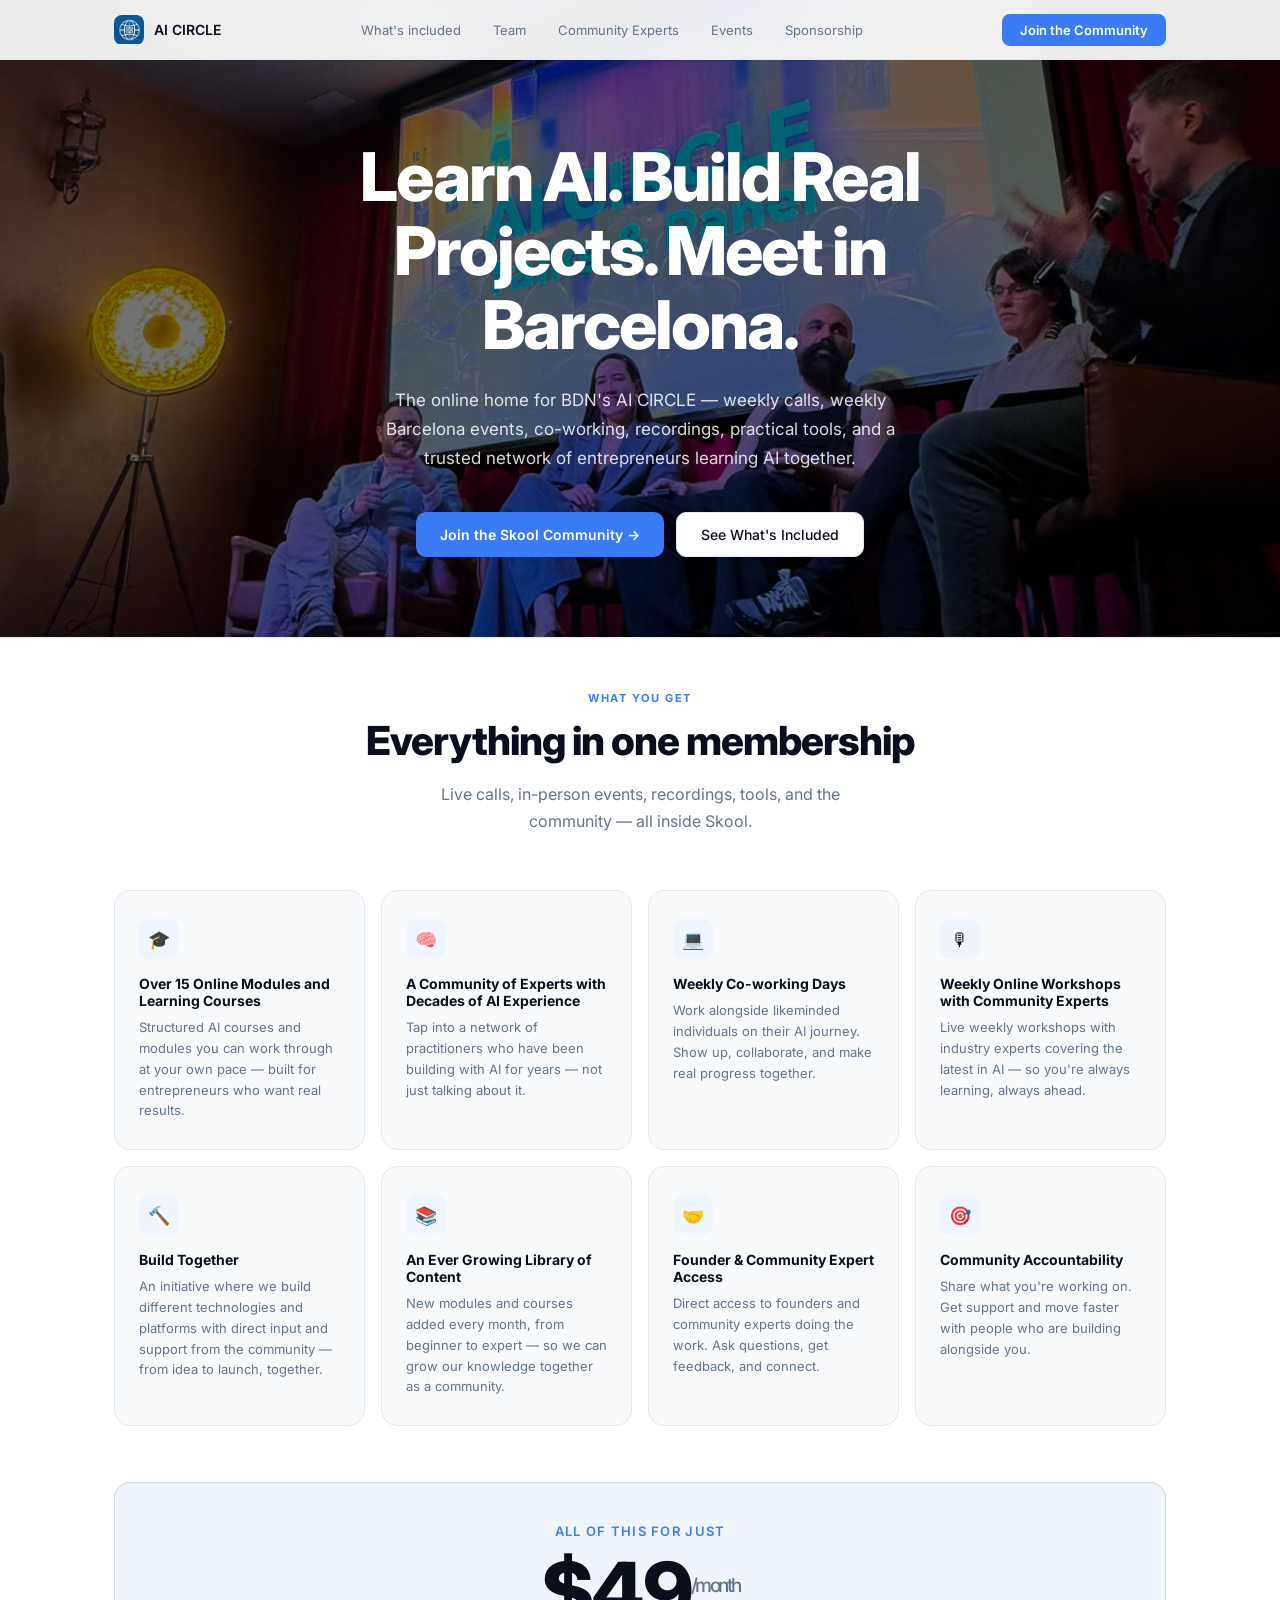
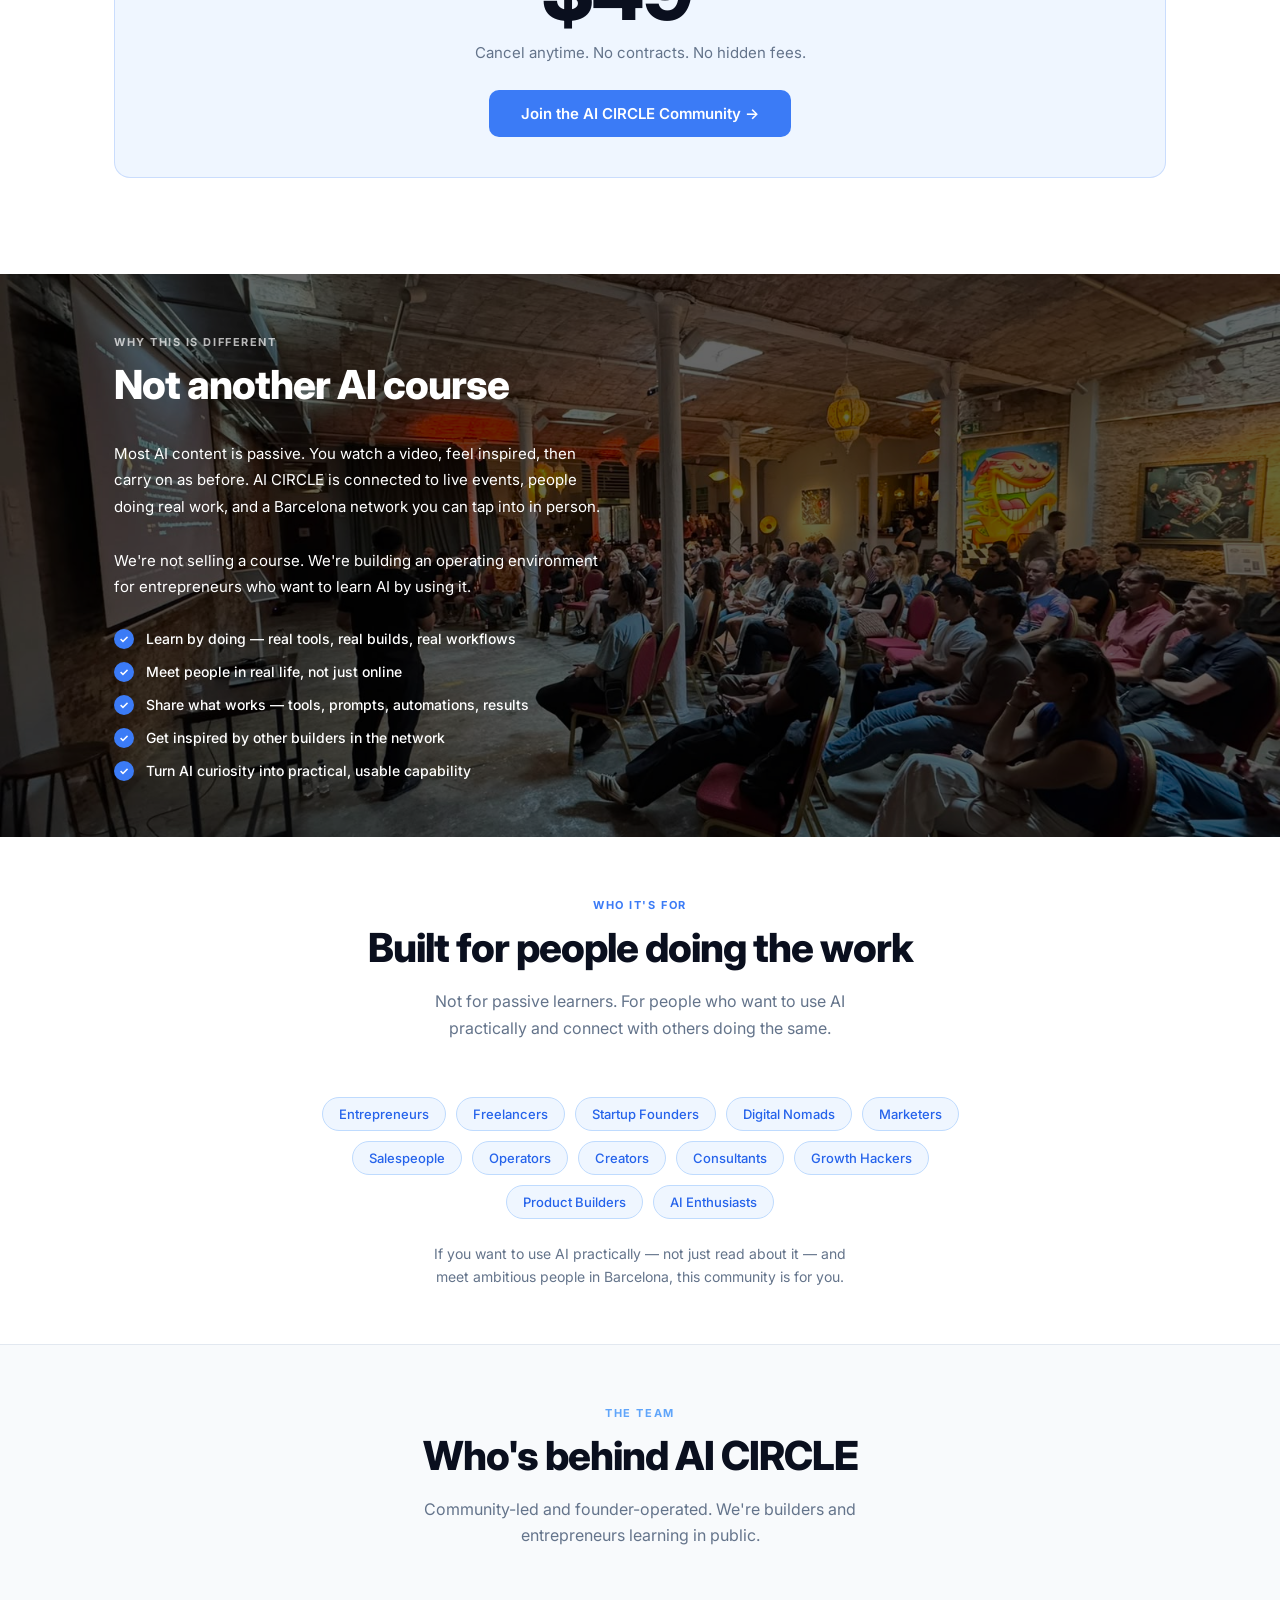
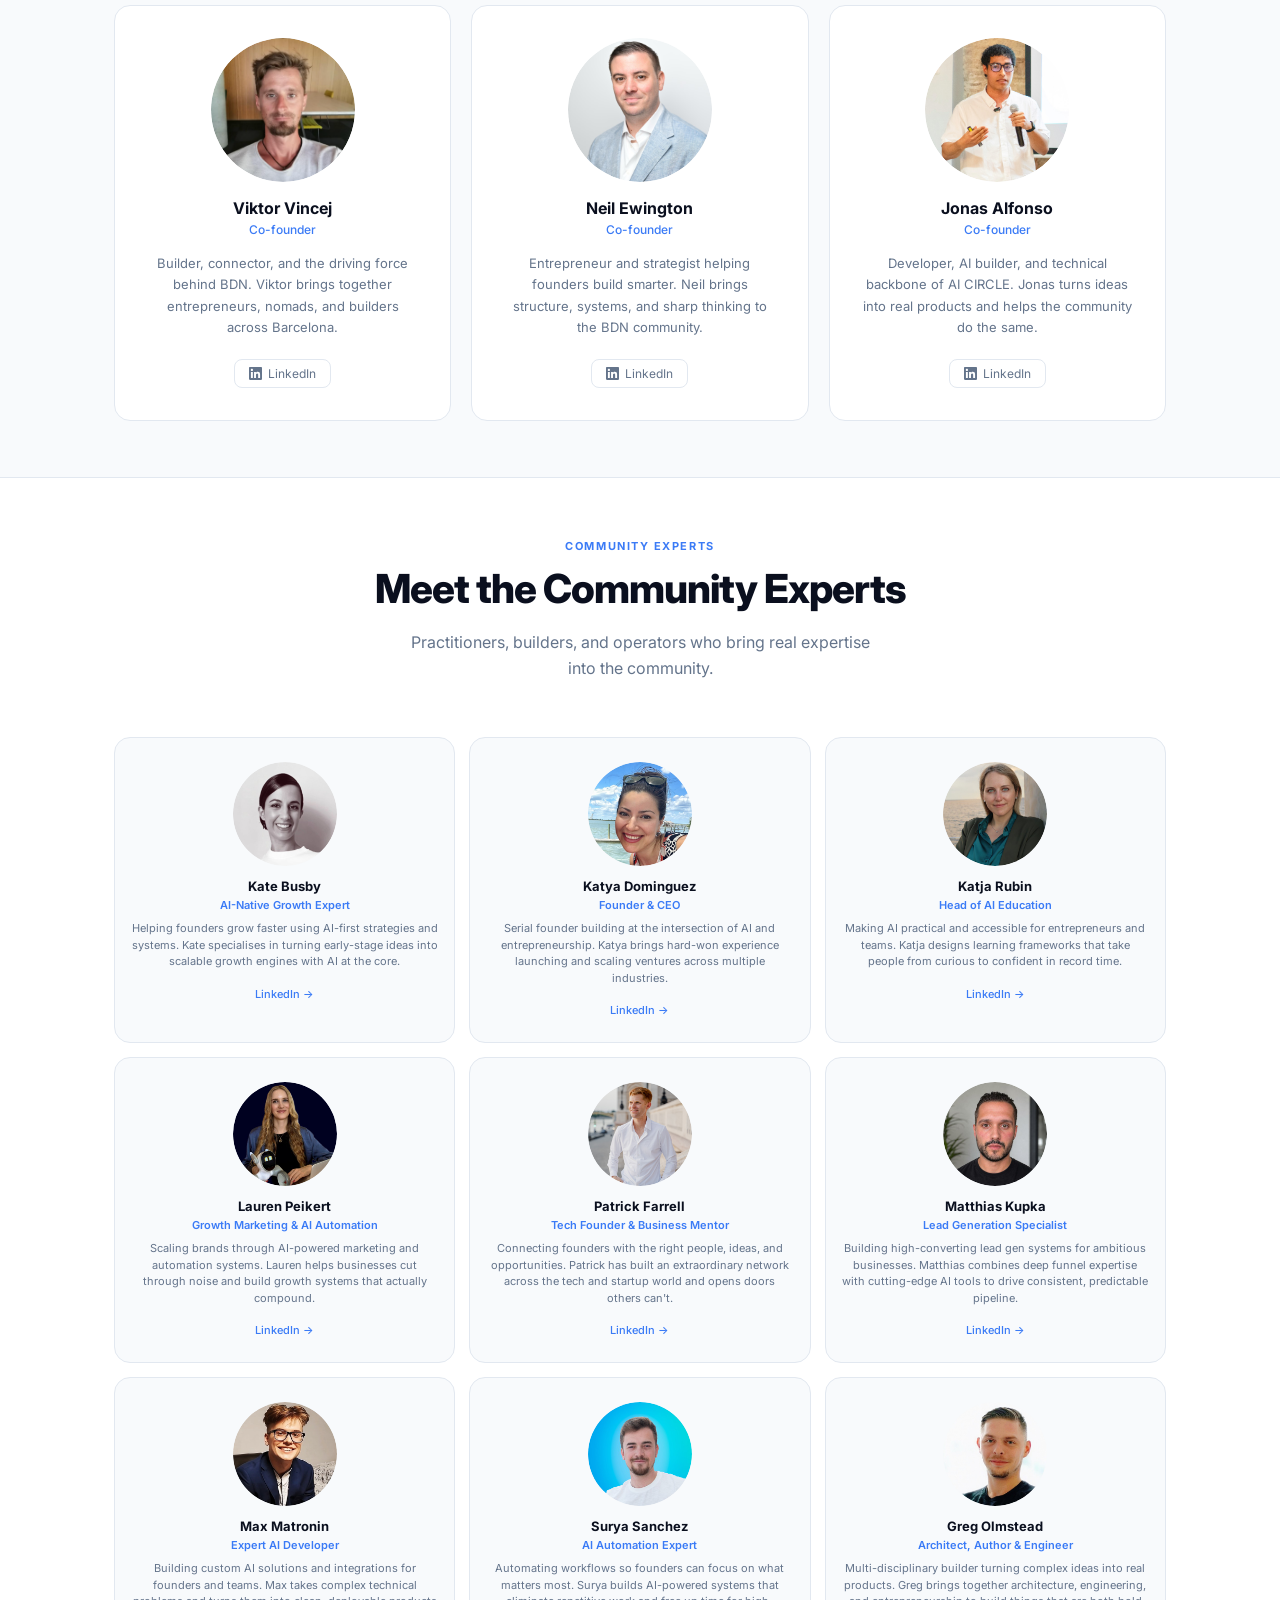
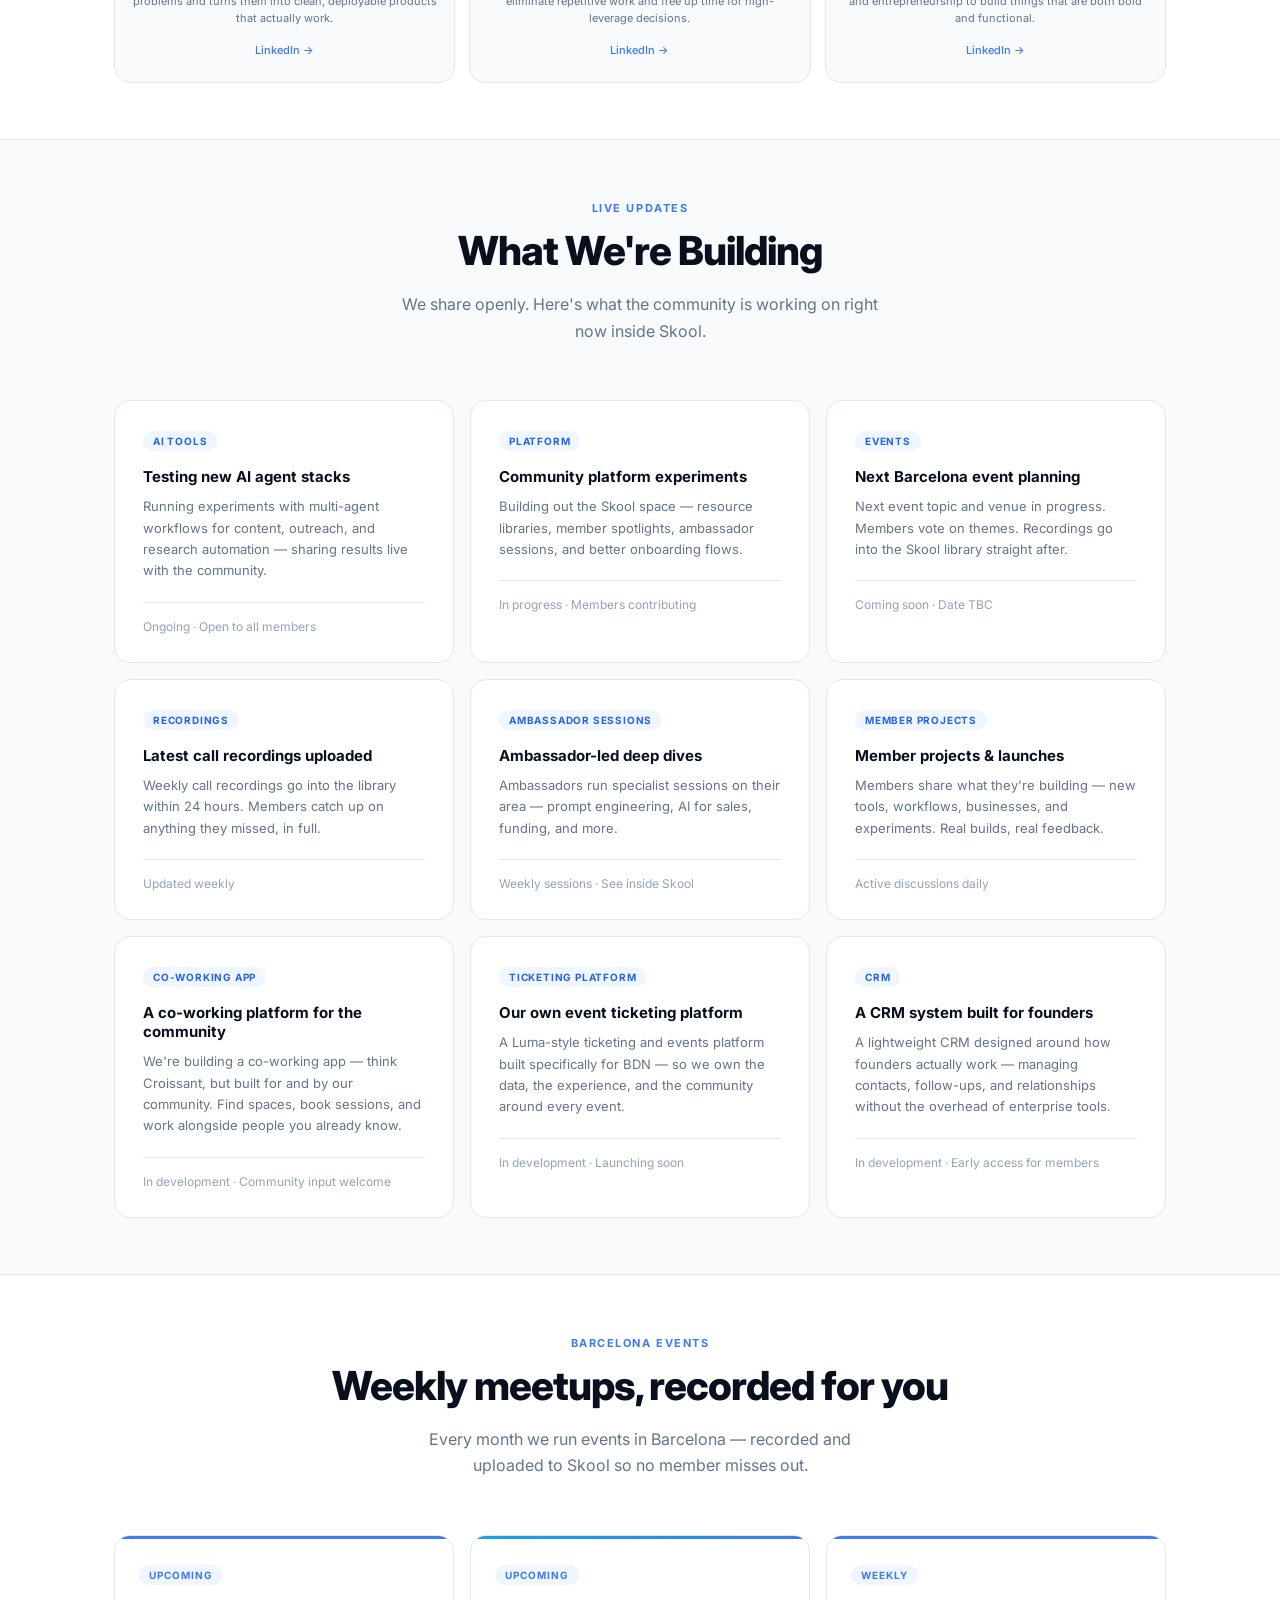
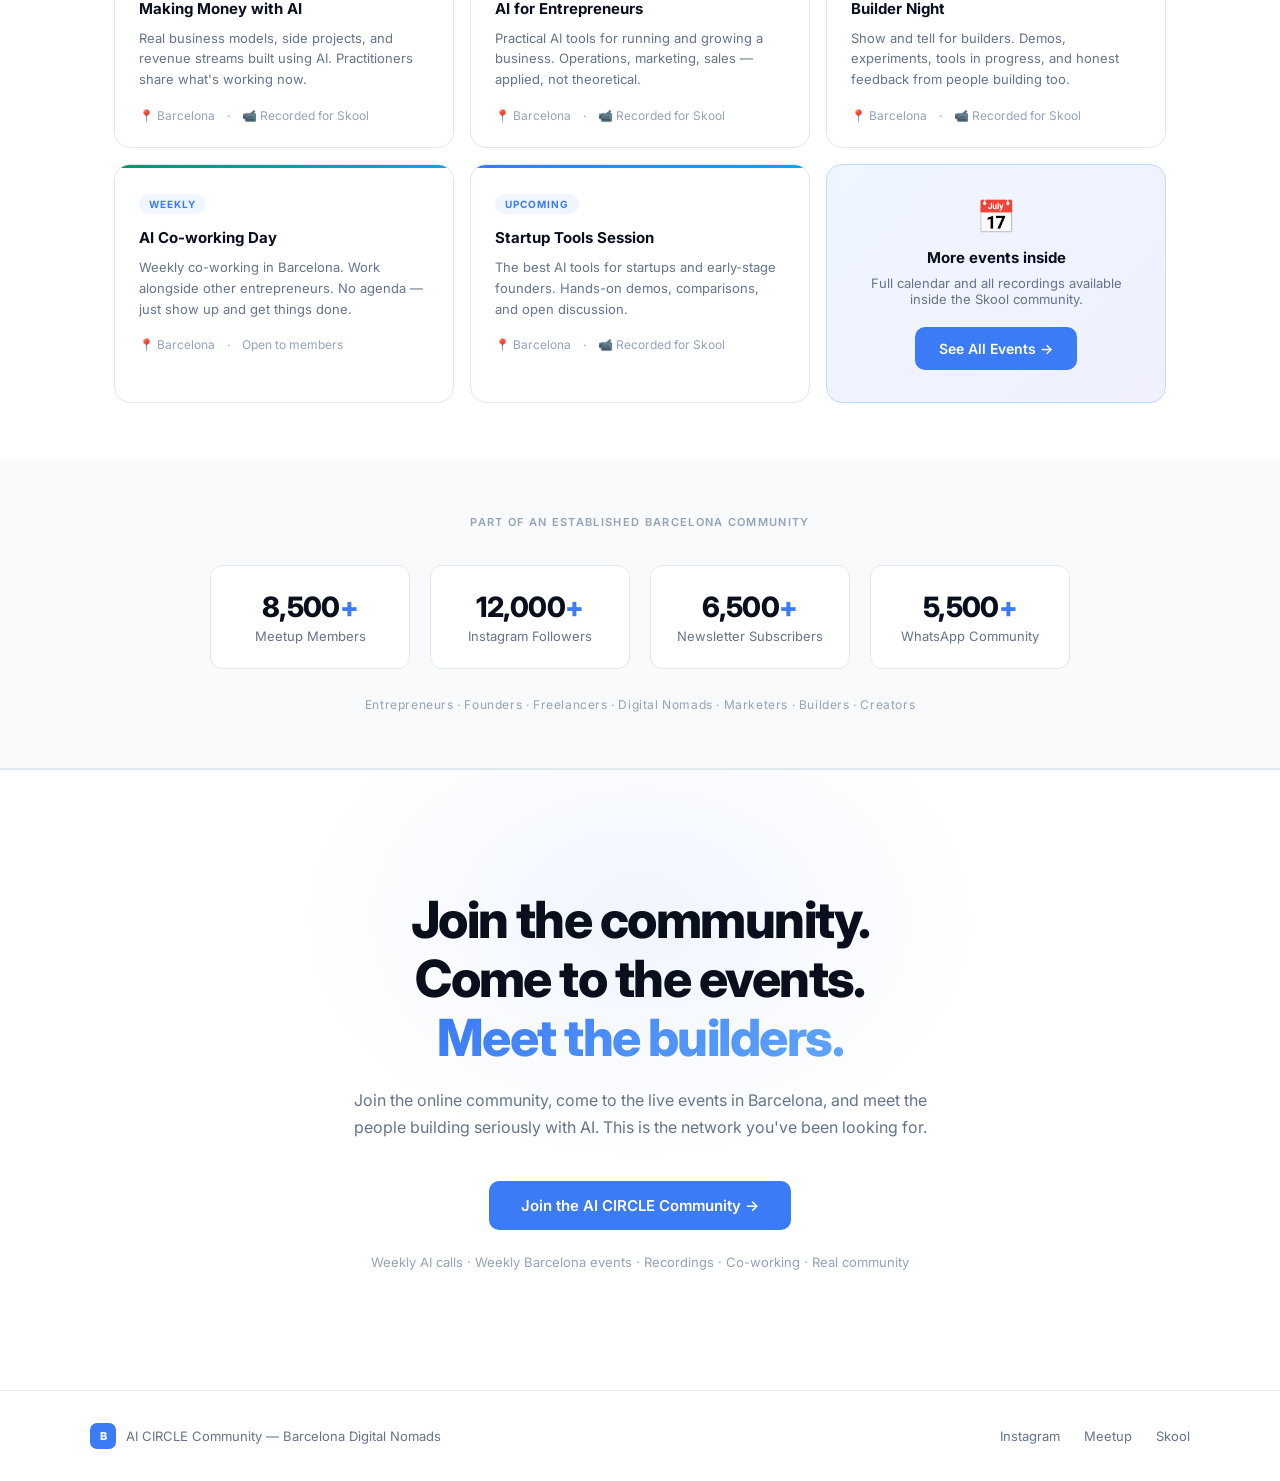
==== commit 149241f0: "Add files via upload" ====
--- a/index.html
+++ b/index.html
@@ -3,8 +3,8 @@
 <head>
   <meta charset="UTF-8" />
   <meta name="viewport" content="width=device-width, initial-scale=1.0" />
-  <title>AI Circle Community — AI Circle for Entrepreneurs in Barcelona</title>
-  <meta name="description" content="Join Barcelona's AI community for entrepreneurs, builders and digital nomads. Weekly AI calls, monthly events, co-working and a trusted network." />
+  <title>AI CIRCLE — AI CIRCLE for Entrepreneurs in Barcelona</title>
+  <meta name="description" content="Join Barcelona's AI community for entrepreneurs, builders and digital nomads. Weekly AI calls, weekly events, co-working and a trusted network." />
   <link rel="preconnect" href="https://fonts.googleapis.com" />
   <link rel="preconnect" href="https://fonts.gstatic.com" crossorigin />
   <link href="https://fonts.googleapis.com/css2?family=Inter:wght@300;400;500;600;700;800;900&display=swap" rel="stylesheet" />
@@ -500,7 +500,7 @@
       <a href="#" class="nav-logo">
         <!-- REPLACE: swap the letter B for your actual logo -->
         <div class="nav-logo-mark" style="background:none;padding:0;overflow:hidden;"><img src="logo.png" alt="BDN Logo" style="width:100%;height:100%;object-fit:contain;display:block;"></div>
-        <span class="nav-logo-text">AI Circle Community</span>
+        <span class="nav-logo-text">AI CIRCLE</span>
       </a>
       <div class="nav-links">
         <a href="#includes">What's included</a>
@@ -517,12 +517,8 @@
   <!-- HERO -->
   <section class="hero">
     <div class="hero-inner">
-      <div class="hero-badge">
-        <div class="hero-badge-dot"></div>
-        Barcelona's AI Circle for Entrepreneurs
-      </div>
       <h1>Learn AI. Build Real<br />Projects. <span>Meet in Barcelona.</span></h1>
-      <p>The online home for BDN's AI Circle — weekly calls, monthly Barcelona events, co-working, recordings, practical tools, and a trusted network of entrepreneurs learning AI together.</p>
+      <p>The online home for BDN's AI CIRCLE — weekly calls, weekly Barcelona events, co-working, recordings, practical tools, and a trusted network of entrepreneurs learning AI together.</p>
       <div class="hero-actions">
         <!-- REPLACE href with your actual Skool URL -->
         <a href="https://www.skool.com/ai-circle/about" target="_blank" class="btn-primary">Join the Skool Community →</a>
@@ -560,8 +556,8 @@
         </div>
         <div class="feature-card">
           <div class="feature-icon">🎙</div>
-          <div class="feature-title">Monthly Webinars with Guest Speakers</div>
-          <div class="feature-desc">Regular webinars with expert guests and updates on the latest developments in the AI space — so you're always ahead.</div>
+          <div class="feature-title">Weekly Online Workshops with Community Experts</div>
+          <div class="feature-desc">Live weekly workshops with industry experts covering the latest in AI — so you're always learning, always ahead.</div>
         </div>
         <div class="feature-card">
           <div class="feature-icon">🔨</div>
@@ -589,7 +585,7 @@
         <p style="font-size: 13px; font-weight: 600; letter-spacing: 0.1em; text-transform: uppercase; color: var(--blue); margin-bottom: 12px;">All of this for just</p>
         <div style="font-size: clamp(3rem, 8vw, 5rem); font-weight: 800; color: var(--ink); letter-spacing: -0.03em; line-height: 1;">$49<span style="font-size: 1.2rem; font-weight: 500; color: var(--slate); vertical-align: super;">/month</span></div>
         <p style="font-size: 15px; color: var(--slate); margin-top: 12px; margin-bottom: 28px;">Cancel anytime. No contracts. No hidden fees.</p>
-        <a href="https://www.skool.com/ai-circle/about" target="_blank" class="btn-primary" style="font-size: 15px; padding: 14px 32px;">Join the AI Circle Community Community →</a>
+        <a href="https://www.skool.com/ai-circle/about" target="_blank" class="btn-primary" style="font-size: 15px; padding: 14px 32px;">Join the AI CIRCLE Community →</a>
       </div>
 
     </div>
@@ -604,7 +600,7 @@
             <span class="section-eyebrow">Why this is different</span>
             <h2 class="section-title">Not another AI course</h2>
           </div>
-          <p class="different-body">Most AI content is passive. You watch a video, feel inspired, then carry on as before. AI Circle Community is connected to live events, people doing real work, and a Barcelona network you can tap into in person.</p>
+          <p class="different-body">Most AI content is passive. You watch a video, feel inspired, then carry on as before. AI CIRCLE is connected to live events, people doing real work, and a Barcelona network you can tap into in person.</p>
           <p class="different-body" style="margin-top:0;">We're not selling a course. We're building an operating environment for entrepreneurs who want to learn AI by using it.</p>
           <div class="check-list">
             <div class="check-item">
@@ -629,28 +625,6 @@
             </div>
           </div>
         </div>
-        <div class="different-cards">
-          <div class="diff-card">
-            <div class="diff-card-icon">🧱</div>
-            <div class="diff-card-title">Build Together</div>
-            <div class="diff-card-desc">Projects, tools, and workflows built as a community</div>
-          </div>
-          <div class="diff-card">
-            <div class="diff-card-icon">📍</div>
-            <div class="diff-card-title">Meet in Barcelona</div>
-            <div class="diff-card-desc">Monthly in-person events with the BDN network</div>
-          </div>
-          <div class="diff-card">
-            <div class="diff-card-icon">🧠</div>
-            <div class="diff-card-title">Learn AI for Real</div>
-            <div class="diff-card-desc">Practical, not theoretical. Applied immediately</div>
-          </div>
-          <div class="diff-card">
-            <div class="diff-card-icon">🔗</div>
-            <div class="diff-card-title">Connected Network</div>
-            <div class="diff-card-desc">Founders, ambassadors, operators, and builders</div>
-          </div>
-        </div>
       </div>
     </div>
   </section>
@@ -686,7 +660,7 @@
     <div class="container">
       <div class="section-header">
         <span class="section-eyebrow" style="color:#60A5FA;">The team</span>
-        <h2 class="section-title">Who's behind AI Circle Community</h2>
+        <h2 class="section-title">Who's behind AI CIRCLE</h2>
         <p class="section-sub">Community-led and founder-operated. We're builders and entrepreneurs learning in public.</p>
       </div>
       <div class="founders-grid">
@@ -717,7 +691,7 @@
           <div class="founder-avatar" style="background:none;border:none;overflow:hidden;"><img src="jonas-alfonso.jpeg" alt="Jonas Alfonso" style="width:100%;height:100%;object-fit:cover;border-radius:50%;display:block;"></div>
           <div class="founder-name">Jonas Alfonso</div>
           <div class="founder-role">Co-founder</div>
-          <div class="founder-bio">Developer, AI builder, and technical backbone of AI Circle Community. Jonas turns ideas into real products and helps the community do the same.</div>
+          <div class="founder-bio">Developer, AI builder, and technical backbone of AI CIRCLE. Jonas turns ideas into real products and helps the community do the same.</div>
           <a href="https://linkedin.com/in/REPLACE" target="_blank" class="linkedin-btn">
             <svg fill="currentColor" viewBox="0 0 24 24"><path d="M20.447 20.452h-3.554v-5.569c0-1.328-.027-3.037-1.852-3.037-1.853 0-2.136 1.445-2.136 2.939v5.667H9.351V9h3.414v1.561h.046c.477-.9 1.637-1.85 3.37-1.85 3.601 0 4.267 2.37 4.267 5.455v6.286zM5.337 7.433c-1.144 0-2.063-.926-2.063-2.065 0-1.138.92-2.063 2.063-2.063 1.14 0 2.064.925 2.064 2.063 0 1.139-.925 2.065-2.064 2.065zm1.782 13.019H3.555V9h3.564v11.452zM22.225 0H1.771C.792 0 0 .774 0 1.729v20.542C0 23.227.792 24 1.771 24h20.451C23.2 24 24 23.227 24 22.271V1.729C24 .774 23.2 0 22.222 0h.003z"/></svg>
             LinkedIn
@@ -858,7 +832,7 @@
           <div class="update-badge badge-blue">Ambassador Sessions</div>
           <div class="update-title">Ambassador-led deep dives</div>
           <div class="update-desc">Ambassadors run specialist sessions on their area — prompt engineering, AI for sales, funding, and more.</div>
-          <div class="update-meta">Monthly sessions · See inside Skool</div>
+          <div class="update-meta">Weekly sessions · See inside Skool</div>
         </div>
 
         <div class="update-card">
@@ -868,6 +842,27 @@
           <div class="update-meta">Active discussions daily</div>
         </div>
 
+        <div class="update-card">
+          <div class="update-badge badge-purple">Co-working App</div>
+          <div class="update-title">A co-working platform for the community</div>
+          <div class="update-desc">We're building a co-working app — think Croissant, but built for and by our community. Find spaces, book sessions, and work alongside people you already know.</div>
+          <div class="update-meta">In development · Community input welcome</div>
+        </div>
+
+        <div class="update-card">
+          <div class="update-badge badge-blue">Ticketing Platform</div>
+          <div class="update-title">Our own event ticketing platform</div>
+          <div class="update-desc">A Luma-style ticketing and events platform built specifically for BDN — so we own the data, the experience, and the community around every event.</div>
+          <div class="update-meta">In development · Launching soon</div>
+        </div>
+
+        <div class="update-card">
+          <div class="update-badge badge-purple">CRM</div>
+          <div class="update-title">A CRM system built for founders</div>
+          <div class="update-desc">A lightweight CRM designed around how founders actually work — managing contacts, follow-ups, and relationships without the overhead of enterprise tools.</div>
+          <div class="update-meta">In development · Early access for members</div>
+        </div>
+
       </div>
     </div>
   </section>
@@ -877,7 +872,7 @@
     <div class="container">
       <div class="section-header">
         <span class="section-eyebrow">Barcelona events</span>
-        <h2 class="section-title">Monthly meetups, recorded for you</h2>
+        <h2 class="section-title">Weekly meetups, recorded for you</h2>
         <p class="section-sub">Every month we run events in Barcelona — recorded and uploaded to Skool so no member misses out.</p>
       </div>
       <div class="events-grid">
@@ -907,7 +902,7 @@
         <div class="event-card">
           <div class="event-stripe" style="background:linear-gradient(90deg,#3B7BF6,#3B7BF6);"></div>
           <div class="event-body">
-            <div class="event-label">Monthly</div>
+            <div class="event-label">Weekly</div>
             <div class="event-title">Builder Night</div>
             <div class="event-desc">Show and tell for builders. Demos, experiments, tools in progress, and honest feedback from people building too.</div>
             <div class="event-meta"><span>📍 Barcelona</span><span>·</span><span>📹 Recorded for Skool</span></div>
@@ -977,8 +972,8 @@
       <h2>Join the community.<br />Come to the events.<br /><span>Meet the builders.</span></h2>
       <p>Join the online community, come to the live events in Barcelona, and meet the people building seriously with AI. This is the network you've been looking for.</p>
       <!-- REPLACE href with your actual Skool URL -->
-      <a href="https://www.skool.com/ai-circle/about" target="_blank" class="btn-primary" style="font-size:15px;padding:15px 32px;">Join the AI Circle Community Community →</a>
-      <div class="final-cta-meta">Weekly AI calls · Monthly Barcelona events · Recordings · Co-working · Real community</div>
+      <a href="https://www.skool.com/ai-circle/about" target="_blank" class="btn-primary" style="font-size:15px;padding:15px 32px;">Join the AI CIRCLE Community →</a>
+      <div class="final-cta-meta">Weekly AI calls · Weekly Barcelona events · Recordings · Co-working · Real community</div>
     </div>
   </section>
 
@@ -987,7 +982,7 @@
     <div class="footer-inner">
       <div class="footer-left">
         <div class="footer-logo-mark">B</div>
-        <span class="footer-name">AI Circle Community Community — Barcelona Digital Nomads</span>
+        <span class="footer-name">AI CIRCLE Community — Barcelona Digital Nomads</span>
       </div>
       <div class="footer-links">
         <!-- REPLACE with real social links -->
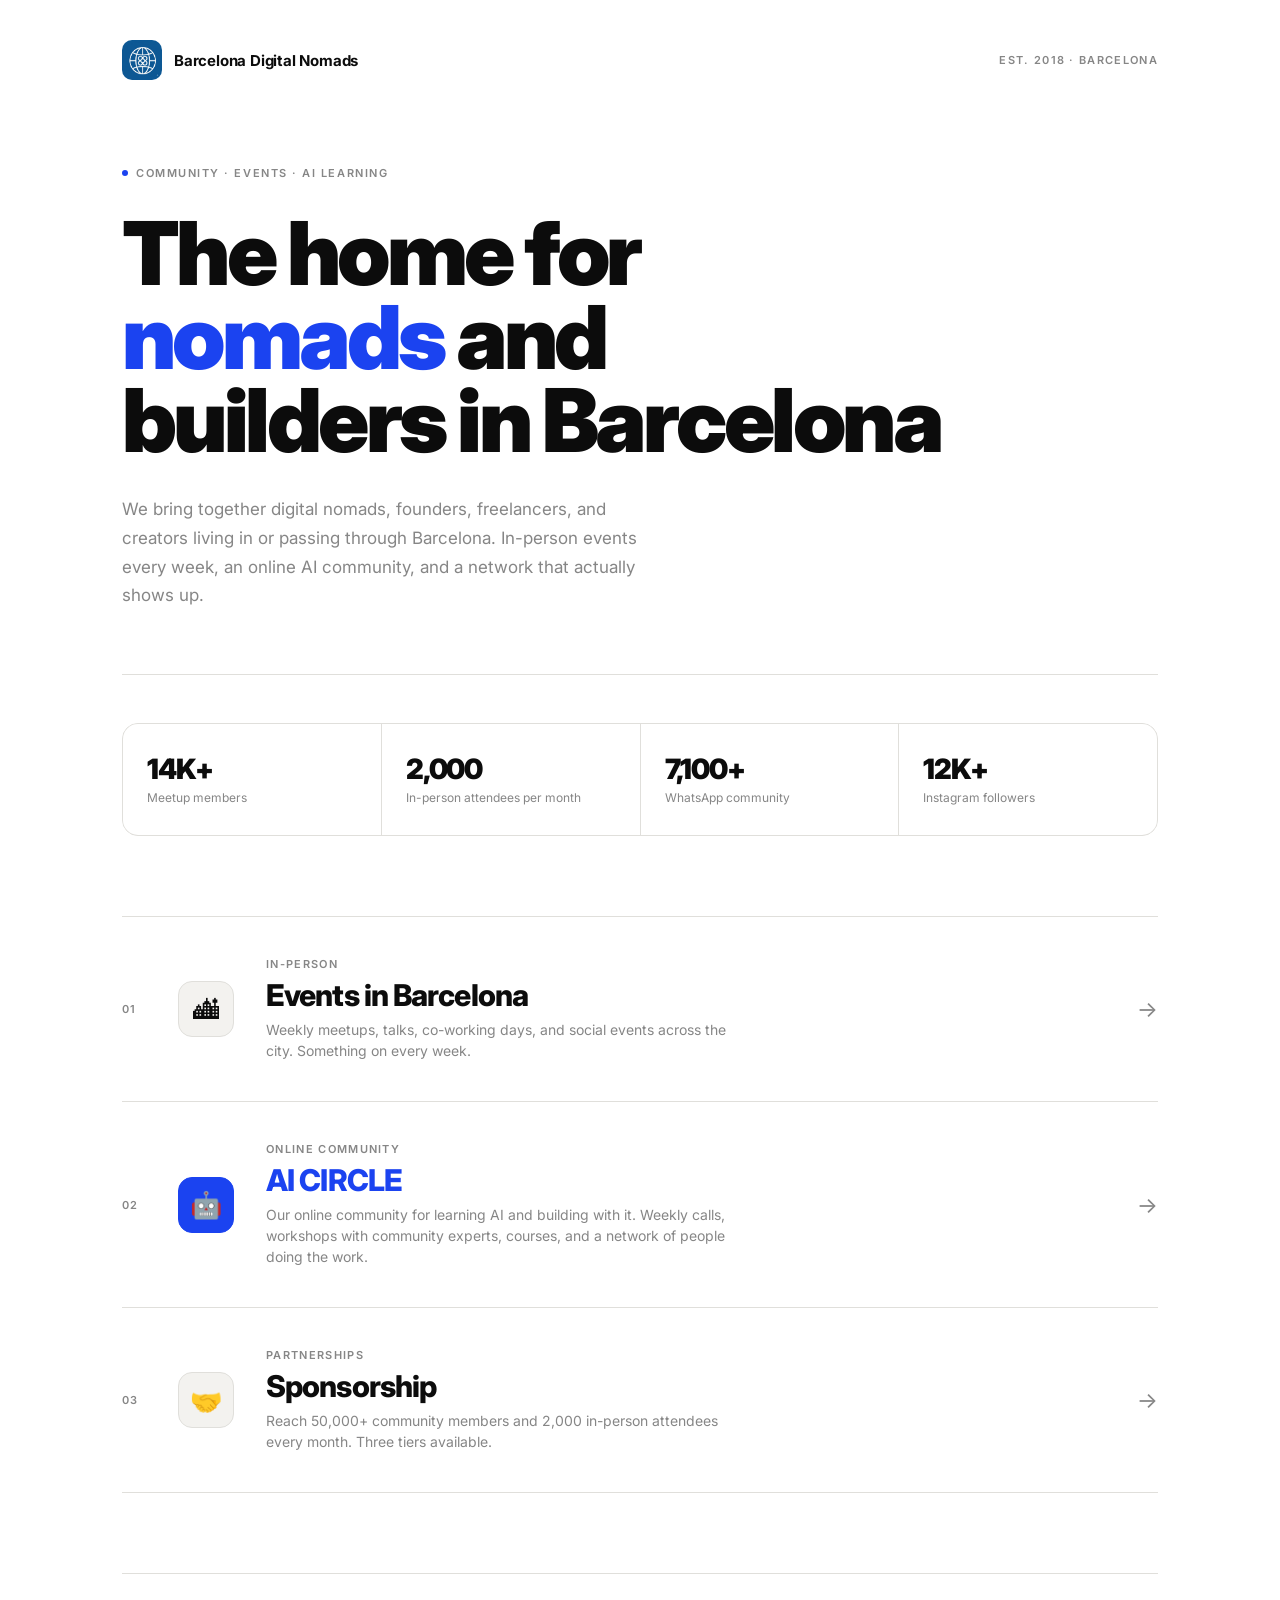
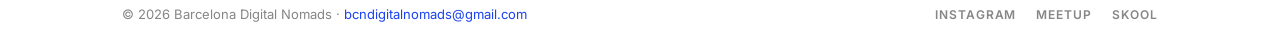
==== commit ba37f445: "Add files via upload" ====
--- a/index.html
+++ b/index.html
@@ -3,995 +3,379 @@
 <head>
   <meta charset="UTF-8" />
   <meta name="viewport" content="width=device-width, initial-scale=1.0" />
-  <title>AI CIRCLE — AI CIRCLE for Entrepreneurs in Barcelona</title>
-  <meta name="description" content="Join Barcelona's AI community for entrepreneurs, builders and digital nomads. Weekly AI calls, weekly events, co-working and a trusted network." />
+  <title>Barcelona Digital Nomads</title>
+  <meta name="description" content="Barcelona's community for digital nomads, founders, and builders. Events, AI learning, and sponsorship." />
   <link rel="preconnect" href="https://fonts.googleapis.com" />
   <link rel="preconnect" href="https://fonts.gstatic.com" crossorigin />
   <link href="https://fonts.googleapis.com/css2?family=Inter:wght@300;400;500;600;700;800;900&display=swap" rel="stylesheet" />
   <style>
     *, *::before, *::after { box-sizing: border-box; margin: 0; padding: 0; }
+
     :root {
-      --blue: #3B7BF6;
-      --blue-dark: #2563EB;
-      --blue-light: #EFF6FF;
-      --ink: #0A0F1E;
-      --ink-2: #1E2A3B;
-      --slate: #64748B;
-      --slate-light: #94A3B8;
-      --border: #E2E8F0;
-      --border-dark: #1E293B;
-      --white: #FFFFFF;
-      --off-white: #F8FAFC;
-      --card-bg: #FFFFFF;
-      --radius: 12px;
-      --radius-lg: 16px;
-    }
-    html { scroll-behavior: smooth; }
-    body { font-family: 'Inter', sans-serif; background: var(--white); color: var(--ink); -webkit-font-smoothing: antialiased; }
-
-    /* NAV */
-    nav {
-      position: fixed; top: 0; left: 0; right: 0; z-index: 100;
-      height: 60px;
-      display: flex; align-items: center;
+      --bg: #FFFFFF;
+      --bg-alt: #F3F2EF;
+      --ink: #0C0C0C;
+      --muted: #868686;
+      --border: #E0DFDB;
+      --blue: #1B43F0;
+      --blue-light: #EEF2FF;
+    }
+
+
+    body {
+      font-family: 'Inter', system-ui, sans-serif;
+      background: var(--bg);
+      color: var(--ink);
+      min-height: 100vh;
+      transition: background 0.2s, color 0.2s;
+    }
+
+    /* ── LAYOUT ── */
+    .page {
+      max-width: 1100px;
+      margin: 0 auto;
+      padding: 0 32px;
+    }
+
+    /* ── HEADER ── */
+    header {
+      padding: 40px 0 0;
+      display: flex;
+      align-items: center;
+      justify-content: space-between;
+    }
+    .logo {
+      display: flex;
+      align-items: center;
+      gap: 12px;
+      text-decoration: none;
+    }
+    .logo img {
+      width: 40px;
+      height: 40px;
+      border-radius: 10px;
+    }
+    .logo-text {
+      font-size: 15px;
+      font-weight: 700;
+      color: var(--ink);
+      letter-spacing: -0.2px;
+    }
+    .header-tag {
+      font-size: 11px;
+      font-weight: 600;
+      letter-spacing: 0.12em;
+      text-transform: uppercase;
+      color: var(--muted);
+    }
+
+    /* ── HERO ── */
+    .hero {
+      padding: 80px 0 64px;
       border-bottom: 1px solid var(--border);
-      background: rgba(255,255,255,0.92);
-      backdrop-filter: blur(16px);
-      -webkit-backdrop-filter: blur(16px);
-    }
-    .nav-inner {
-      max-width: 1100px; margin: 0 auto; padding: 0 24px;
-      width: 100%; display: flex; align-items: center; justify-content: space-between;
-    }
-    .nav-logo { display: flex; align-items: center; gap: 10px; text-decoration: none; }
-    .nav-logo-mark {
-      width: 30px; height: 30px; border-radius: 8px;
-      background: linear-gradient(135deg, #3B7BF6, #3B7BF6);
-      display: flex; align-items: center; justify-content: center;
-      font-weight: 800; font-size: 13px; color: white;
-    }
-    .nav-logo-text { font-weight: 600; font-size: 14px; color: var(--ink); }
-    .nav-links { display: flex; align-items: center; gap: 32px; }
-    .nav-links a { font-size: 13px; color: var(--slate); text-decoration: none; transition: color 0.15s; }
-    .nav-links a:hover { color: var(--ink); }
-    .nav-cta {
-      font-size: 13px; font-weight: 600; color: white; text-decoration: none;
+    }
+    .hero-label {
+      display: inline-flex;
+      align-items: center;
+      gap: 8px;
+      font-size: 11px;
+      font-weight: 600;
+      letter-spacing: 0.14em;
+      text-transform: uppercase;
+      color: var(--muted);
+      margin-bottom: 32px;
+    }
+    .hero-label-dot {
+      width: 6px; height: 6px;
+      border-radius: 50%;
       background: var(--blue);
-      padding: 8px 18px; border-radius: 8px;
-      transition: background 0.15s, transform 0.15s;
-    }
-    .nav-cta:hover { background: var(--blue-dark); transform: translateY(-1px); }
-
-    /* HERO */
-    .hero {
-      background: url('WhatsApp Image 2026-07-13 at 17.10.27.jpeg') center center / cover no-repeat;
+      flex-shrink: 0;
+    }
+    .hero h1 {
+      font-size: clamp(48px, 7vw, 88px);
+      font-weight: 900;
+      line-height: 0.95;
+      letter-spacing: -0.04em;
+      color: var(--ink);
+      text-wrap: balance;
+      max-width: 820px;
+      margin-bottom: 32px;
+    }
+    .hero h1 em {
+      font-style: normal;
+      color: var(--blue);
+    }
+    .hero-body {
+      font-size: 17px;
+      line-height: 1.7;
+      color: var(--muted);
+      max-width: 540px;
+    }
+
+    /* ── SECTIONS ── */
+    .sections {
+      padding: 0 0 80px;
+    }
+
+    .section-row {
+      display: flex;
+      align-items: center;
+      justify-content: space-between;
+      gap: 24px;
+      padding: 40px 0;
+      border-bottom: 1px solid var(--border);
+      text-decoration: none;
+      color: inherit;
+      transition: background 0.15s;
+      cursor: pointer;
       position: relative;
-      padding: 140px 24px 80px;
-      text-align: center;
-      position: relative;
-      overflow: hidden;
-      border-bottom: 1px solid var(--border);
-    }
-    .hero::before {
+    }
+    .section-row:first-child {
+      border-top: 1px solid var(--border);
+    }
+    .section-row::after {
       content: '';
       position: absolute;
       inset: 0;
-      background: rgba(0,0,0,0.55);
-      z-index: 0;
-    }
-    .hero-inner { position: relative; z-index: 1; }
-    .hero h1 { color: white !important; }
-    .hero h1 span { color: white !important; -webkit-text-fill-color: white !important; background: none !important; }
-    .hero p { color: rgba(255,255,255,0.85) !important; }
-    .hero-badge { background: rgba(255,255,255,0.15); border-color: rgba(255,255,255,0.3); color: white; }
-    .hero-badge-dot { background: white; }
-    .OLD-hero::before {
-      content: '';
-      position: absolute;
-      top: -200px; left: 50%; transform: translateX(-50%);
-      width: 900px; height: 600px;
-      background: radial-gradient(ellipse at center, rgba(59,123,246,0.07) 0%, transparent 70%);
+      background: var(--ink);
+      opacity: 0;
+      transition: opacity 0.15s;
       pointer-events: none;
-    }
-    .hero-inner { max-width: 780px; margin: 0 auto; position: relative; }
-    .hero-badge {
-      display: inline-flex; align-items: center; gap: 8px;
-      background: var(--blue-light);
-      border: 1px solid rgba(59,123,246,0.25);
-      color: var(--blue);
-      font-size: 12px; font-weight: 500;
-      padding: 6px 14px; border-radius: 100px;
-      margin-bottom: 32px;
-    }
-    .hero-badge-dot { width: 6px; height: 6px; border-radius: 50%; background: #3B7BF6; }
-    .hero h1 {
-      font-size: clamp(2.4rem, 6vw, 4.2rem);
+      border-radius: 4px;
+    }
+    .section-row:hover::after { opacity: 0.03; }
+
+    .section-left {
+      display: flex;
+      align-items: center;
+      gap: 32px;
+      flex: 1;
+    }
+    .section-num {
+      font-size: 11px;
+      font-weight: 600;
+      letter-spacing: 0.1em;
+      color: var(--muted);
+      min-width: 24px;
+    }
+    .section-icon {
+      width: 56px;
+      height: 56px;
+      border-radius: 14px;
+      display: flex;
+      align-items: center;
+      justify-content: center;
+      font-size: 26px;
+      flex-shrink: 0;
+      background: var(--bg-alt);
+      border: 1px solid var(--border);
+    }
+    .section-icon-blue {
+      background: var(--blue);
+      border-color: var(--blue);
+    }
+    .section-content {}
+    .section-label {
+      font-size: 11px;
+      font-weight: 600;
+      letter-spacing: 0.12em;
+      text-transform: uppercase;
+      color: var(--muted);
+      margin-bottom: 6px;
+    }
+    .section-title {
+      font-size: clamp(22px, 3vw, 30px);
       font-weight: 800;
-      color: var(--ink);
-      line-height: 1.1;
       letter-spacing: -0.03em;
-      margin-bottom: 24px;
-    }
-    .hero h1 span {
-      background: linear-gradient(135deg, #3B7BF6, #60A5FA);
-      -webkit-background-clip: text;
-      -webkit-text-fill-color: transparent;
-      background-clip: text;
-    }
-    .hero p {
-      font-size: 17px;
-      color: var(--slate);
-      line-height: 1.7;
-      max-width: 560px;
-      margin: 0 auto 40px;
-    }
-    .hero-actions { display: flex; gap: 12px; justify-content: center; flex-wrap: wrap; margin-bottom: 0; }
-    .btn-primary {
-      display: inline-flex; align-items: center; gap: 8px;
-      background: var(--blue);
-      color: white; text-decoration: none;
-      font-size: 14px; font-weight: 600;
-      padding: 13px 24px; border-radius: 10px;
-      transition: background 0.15s, transform 0.15s;
-    }
-    .btn-primary:hover { background: var(--blue-dark); transform: translateY(-1px); }
-    .btn-ghost {
-      display: inline-flex; align-items: center; gap: 8px;
-      background: white;
-      border: 1px solid var(--border);
-      color: var(--ink); text-decoration: none;
-      font-size: 14px; font-weight: 500;
-      padding: 13px 24px; border-radius: 10px;
-      transition: background 0.15s, border-color 0.15s;
-    }
-    .btn-ghost:hover { background: var(--off-white); border-color: #CBD5E1; }
-
-    /* HERO PREVIEW */
-    .hero-preview {
-      max-width: 860px; margin: 64px auto 0;
-      background: var(--off-white);
+      color: var(--ink);
+      margin-bottom: 6px;
+    }
+    .section-desc {
+      font-size: 14px;
+      color: var(--muted);
+      line-height: 1.5;
+      max-width: 480px;
+    }
+
+    .section-arrow {
+      font-size: 22px;
+      color: var(--muted);
+      transition: transform 0.2s, color 0.15s;
+      flex-shrink: 0;
+    }
+    .section-row:hover .section-arrow {
+      transform: translateX(4px);
+      color: var(--ink);
+    }
+
+    /* AI CIRCLE highlight */
+    .section-row-featured .section-title { color: var(--blue); }
+
+    /* ── STATS ── */
+    .stats {
+      display: grid;
+      grid-template-columns: repeat(4, 1fr);
+      gap: 1px;
+      background: var(--border);
       border: 1px solid var(--border);
       border-radius: 16px;
       overflow: hidden;
-    }
-    .hero-preview-bar {
-      height: 40px; background: white;
-      border-bottom: 1px solid var(--border);
-      display: flex; align-items: center; padding: 0 16px; gap: 6px;
-    }
-    .dot { width: 10px; height: 10px; border-radius: 50%; }
-    .dot-r { background: #FF5F57; }
-    .dot-y { background: #FFBD2E; }
-    .dot-g { background: #28C840; }
-    .preview-label { font-size: 12px; color: var(--slate-light); margin-left: 12px; }
-    .hero-preview-grid {
-      display: grid; grid-template-columns: repeat(4, 1fr);
-      gap: 12px; padding: 20px;
-    }
-    .preview-card {
-      background: white;
-      border: 1px solid var(--border);
-      border-radius: 10px; padding: 16px;
-    }
-    .preview-card-icon { font-size: 18px; margin-bottom: 8px; }
-    .preview-card-title { font-size: 12px; font-weight: 600; color: var(--ink); margin-bottom: 4px; }
-    .preview-card-sub { font-size: 11px; color: var(--slate-light); }
-
-    /* CONTAINER */
-    .container { max-width: 1100px; margin: 0 auto; padding: 0 24px; }
-
-    /* SOCIAL PROOF */
-    .proof {
-      border-bottom: 1px solid var(--border);
-      padding: 56px 24px;
-      background: var(--off-white);
-    }
-    .proof-label {
-      text-align: center; font-size: 11px; font-weight: 600;
-      letter-spacing: 0.12em; text-transform: uppercase;
-      color: var(--slate-light); margin-bottom: 36px;
-    }
-    .proof-grid {
-      display: grid; grid-template-columns: repeat(4, 1fr);
-      gap: 20px; max-width: 860px; margin: 0 auto;
-    }
-    .proof-card {
-      background: white; border: 1px solid var(--border);
-      border-radius: var(--radius); padding: 24px 20px; text-align: center;
-    }
-    .proof-num {
-      font-size: 28px; font-weight: 800; color: var(--ink);
-      letter-spacing: -0.02em; margin-bottom: 4px;
-    }
-    .proof-num span { color: var(--blue); }
-    .proof-desc { font-size: 13px; color: var(--slate); }
-    .proof-footer {
-      text-align: center; margin-top: 28px;
-      font-size: 12px; color: var(--slate-light);
-      letter-spacing: 0.05em;
-    }
-
-    /* SECTION HEADER */
-    .section-header { text-align: center; margin-bottom: 56px; }
-    .section-eyebrow {
-      display: inline-block;
-      font-size: 11px; font-weight: 700; letter-spacing: 0.14em;
-      text-transform: uppercase; color: var(--blue);
-      margin-bottom: 12px;
-    }
-    .section-title {
-      font-size: clamp(1.75rem, 3.5vw, 2.5rem);
-      font-weight: 800; color: var(--ink);
-      letter-spacing: -0.025em; line-height: 1.2;
-      margin-bottom: 16px;
-    }
-    .section-sub {
-      font-size: 16px; color: var(--slate);
-      max-width: 480px; margin: 0 auto; line-height: 1.65;
-    }
-
-    /* INCLUDES */
-    .includes { padding: 48px 24px 96px; background: white; }
-    .includes-grid {
-      display: grid; grid-template-columns: repeat(4, 1fr); gap: 16px;
-    }
-    .feature-card {
-      background: var(--off-white);
-      border: 1px solid var(--border);
-      border-radius: var(--radius-lg); padding: 28px 24px;
-      transition: border-color 0.2s, transform 0.2s, box-shadow 0.2s;
-    }
-    .feature-card:hover {
-      border-color: #BFDBFE;
-      transform: translateY(-3px);
-      box-shadow: 0 12px 32px rgba(59,123,246,0.08);
-    }
-    .feature-icon {
-      width: 40px; height: 40px; border-radius: 10px;
-      background: var(--blue-light); display: flex;
-      align-items: center; justify-content: center;
-      font-size: 18px; margin-bottom: 16px;
-    }
-    .feature-title { font-size: 14px; font-weight: 700; color: var(--ink); margin-bottom: 8px; }
-    .feature-desc { font-size: 13px; color: var(--slate); line-height: 1.6; }
-
-    /* DIFFERENT */
-    .different { padding: 56px 24px; background: url('crowd.jpeg') center center / cover no-repeat; position: relative; border-top: none; border-bottom: none; }
-    .different::before { content: ''; position: absolute; inset: 0; background: rgba(0,0,0,0.6); z-index: 0; }
-    .different .container { position: relative; z-index: 1; }
-    .different .section-eyebrow { color: rgba(255,255,255,0.7); }
-    .different .section-title, .different .different-body, .different .section-sub { color: white !important; }
-    .different .different-card { background: rgba(255,255,255,0.1); border-color: rgba(255,255,255,0.2); }
-    .different .different-card-title { color: white; }
-    .different .different-card-body { color: rgba(255,255,255,0.75); }
-    .different-grid { display: grid; grid-template-columns: 1fr 1fr; gap: 72px; align-items: center; }
-    .different-text .section-header { text-align: left; margin-bottom: 32px; }
-    .different-text .section-sub { margin: 0; max-width: 100%; }
-    .different-body { font-size: 15px; color: var(--slate); line-height: 1.75; margin: 16px 0 28px; }
-    .check-list { display: flex; flex-direction: column; gap: 12px; }
-    .check-item { display: flex; align-items: flex-start; gap: 12px; }
-    .check-icon {
-      width: 20px; height: 20px; border-radius: 50%;
-      background: var(--blue); color: white;
-      font-size: 11px; font-weight: 700;
-      display: flex; align-items: center; justify-content: center;
-      flex-shrink: 0; margin-top: 1px;
-    }
-    .check-text { font-size: 14px; color: var(--ink); font-weight: 500; line-height: 1.5; }
-    .different .check-text { color: white !important; }
-    .different-cards { display: grid; grid-template-columns: 1fr 1fr; gap: 12px; }
-    .diff-card {
-      background: white; border: 1px solid var(--border);
-      border-radius: var(--radius-lg); padding: 24px;
-      text-align: center; transition: border-color 0.2s;
-    }
-    .diff-card:hover { border-color: #BFDBFE; }
-    .diff-card-icon { font-size: 28px; margin-bottom: 12px; }
-    .diff-card-title { font-size: 13px; font-weight: 700; color: var(--ink); margin-bottom: 6px; }
-    .diff-card-desc { font-size: 12px; color: var(--slate); line-height: 1.5; }
-
-    /* WHO */
-    .who { padding: 56px 24px; background: white; }
-    .tag-cloud { display: flex; flex-wrap: wrap; gap: 10px; justify-content: center; max-width: 680px; margin: 0 auto 24px; }
-    .tag {
-      background: var(--blue-light); color: var(--blue-dark);
-      font-size: 13px; font-weight: 500;
-      padding: 8px 16px; border-radius: 100px;
-      border: 1px solid #BFDBFE;
-    }
-    .who-note { text-align: center; font-size: 14px; color: var(--slate); max-width: 420px; margin: 0 auto; line-height: 1.6; }
-
-    /* FOUNDERS */
-    .founders { padding: 56px 24px; background: var(--off-white); border-top: 1px solid var(--border); border-bottom: 1px solid var(--border); }
-    .founders .section-title { color: var(--ink); }
-    .founders .section-sub { color: var(--slate); }
-    .founders-grid { display: grid; grid-template-columns: repeat(3, 1fr); gap: 20px; }
-    .founder-card {
-      background: white;
-      border: 1px solid var(--border);
-      border-radius: var(--radius-lg); padding: 32px;
-      text-align: center;
-      transition: border-color 0.2s, box-shadow 0.2s;
-    }
-    .founder-card:hover {
-      border-color: #BFDBFE;
-      box-shadow: 0 8px 24px rgba(59,123,246,0.08);
-    }
-    .founder-avatar {
-      width: 144px; height: 144px; border-radius: 50%;
-      margin: 0 auto 16px;
-      display: flex; align-items: center; justify-content: center;
-      font-size: 20px; font-weight: 800; color: white;
-      border: 2px solid var(--border);
-    }
-    .founder-name { font-size: 16px; font-weight: 700; color: var(--ink); margin-bottom: 4px; }
-    .founder-role { font-size: 12px; color: var(--blue); font-weight: 500; margin-bottom: 16px; }
-    .founder-bio { font-size: 13px; color: var(--slate); line-height: 1.65; margin-bottom: 20px; }
-    .linkedin-btn {
-      display: inline-flex; align-items: center; gap: 6px;
-      font-size: 12px; color: var(--slate);
-      border: 1px solid var(--border);
-      padding: 6px 14px; border-radius: 8px; text-decoration: none;
-      transition: color 0.15s, border-color 0.15s;
-    }
-    .linkedin-btn:hover { color: var(--blue); border-color: #BFDBFE; }
-    .linkedin-btn svg { width: 13px; height: 13px; }
-
-    /* AMBASSADORS */
-    .ambassadors { padding: 56px 24px; background: white; }
-    .ambassador-grid { display: grid; grid-template-columns: repeat(3, 1fr); gap: 14px; }
-    .ambassador-card {
-      background: var(--off-white); border: 1px solid var(--border);
-      border-radius: var(--radius-lg); padding: 24px 16px; text-align: center;
-      transition: border-color 0.2s, transform 0.2s, box-shadow 0.2s;
-    }
-    .ambassador-card:hover {
-      border-color: #BFDBFE; transform: translateY(-2px);
-      box-shadow: 0 8px 24px rgba(59,123,246,0.08);
-    }
-    .amb-avatar {
-      width: 104px; height: 104px; border-radius: 50%;
-      margin: 0 auto 12px;
-      display: flex; align-items: center; justify-content: center;
-      font-size: 14px; font-weight: 800; color: white;
-    }
-    .amb-name { font-size: 13px; font-weight: 700; color: var(--ink); margin-bottom: 4px; }
-    .amb-spec { font-size: 11px; font-weight: 600; margin-bottom: 8px; }
-    .amb-bio { font-size: 11px; color: var(--slate); line-height: 1.5; margin-bottom: 12px; }
-    .amb-link { font-size: 11px; color: var(--blue); text-decoration: none; font-weight: 500; }
-    .amb-link:hover { text-decoration: underline; }
-
-    /* BUILDING */
-    .building { padding: 56px 24px; background: var(--off-white); border-top: 1px solid var(--border); border-bottom: 1px solid var(--border); }
-    .building-grid { display: grid; grid-template-columns: repeat(3, 1fr); gap: 16px; }
-    .update-card {
-      background: white; border: 1px solid var(--border);
-      border-radius: var(--radius-lg); padding: 28px;
-      transition: border-color 0.2s, box-shadow 0.2s;
-    }
-    .update-card:hover { border-color: #BFDBFE; box-shadow: 0 8px 24px rgba(59,123,246,0.06); }
-    .update-badge {
-      display: inline-block;
-      font-size: 10px; font-weight: 700; letter-spacing: 0.08em;
+      margin-bottom: 80px;
+    }
+    .stat {
+      background: var(--bg);
+      padding: 28px 24px;
+    }
+    .stat-num {
+      font-size: 28px;
+      font-weight: 900;
+      letter-spacing: -0.04em;
+      color: var(--ink);
+      margin-bottom: 4px;
+    }
+    .stat-label {
+      font-size: 12px;
+      color: var(--muted);
+      line-height: 1.4;
+    }
+
+    /* ── FOOTER ── */
+    footer {
+      border-top: 1px solid var(--border);
+      padding: 32px 0;
+      display: flex;
+      align-items: center;
+      justify-content: space-between;
+      gap: 16px;
+      flex-wrap: wrap;
+    }
+    .footer-left {
+      font-size: 13px;
+      color: var(--muted);
+    }
+    .footer-left a { color: var(--blue); text-decoration: none; }
+    .footer-socials {
+      display: flex;
+      gap: 20px;
+    }
+    .footer-socials a {
+      font-size: 12px;
+      font-weight: 600;
+      letter-spacing: 0.08em;
       text-transform: uppercase;
-      padding: 4px 10px; border-radius: 100px;
-      margin-bottom: 16px;
-    }
-    .badge-blue { background: var(--blue-light); color: var(--blue-dark); }
-    .badge-purple { background: #EFF6FF; color: #2563EB; }
-    .badge-green { background: #ECFDF5; color: #065F46; }
-    .badge-amber { background: #FFFBEB; color: #92400E; }
-    .update-title { font-size: 15px; font-weight: 700; color: var(--ink); margin-bottom: 10px; }
-    .update-desc { font-size: 13px; color: var(--slate); line-height: 1.65; margin-bottom: 20px; }
-    .update-meta { font-size: 12px; color: var(--slate-light); padding-top: 16px; border-top: 1px solid var(--border); }
-
-    /* EVENTS */
-    .events { padding: 56px 24px; background: white; }
-    .events-grid { display: grid; grid-template-columns: repeat(3, 1fr); gap: 16px; }
-    .event-card {
-      background: white; border: 1px solid var(--border);
-      border-radius: var(--radius-lg); overflow: hidden;
-      transition: border-color 0.2s, transform 0.2s, box-shadow 0.2s;
-    }
-    .event-card:hover { border-color: #BFDBFE; transform: translateY(-3px); box-shadow: 0 12px 32px rgba(59,123,246,0.08); }
-    .event-stripe { height: 3px; }
-    .event-body { padding: 24px; }
-    .event-label {
-      display: inline-block;
-      font-size: 10px; font-weight: 700; letter-spacing: 0.1em;
-      text-transform: uppercase; color: var(--blue);
-      background: var(--blue-light); padding: 4px 10px; border-radius: 100px;
-      margin-bottom: 14px;
-    }
-    .event-title { font-size: 15px; font-weight: 700; color: var(--ink); margin-bottom: 10px; }
-    .event-desc { font-size: 13px; color: var(--slate); line-height: 1.6; margin-bottom: 18px; }
-    .event-meta { display: flex; align-items: center; gap: 12px; font-size: 12px; color: var(--slate-light); }
-    .event-cta-card {
-      background: linear-gradient(135deg, #EFF6FF, #F0F0FF);
-      border: 1px solid #BFDBFE;
-      border-radius: var(--radius-lg); padding: 32px;
-      display: flex; flex-direction: column;
-      align-items: center; justify-content: center; text-align: center;
-    }
-    .event-cta-icon { font-size: 32px; margin-bottom: 12px; }
-    .event-cta-title { font-size: 15px; font-weight: 700; color: var(--ink); margin-bottom: 8px; }
-    .event-cta-desc { font-size: 13px; color: var(--slate); margin-bottom: 20px; }
-
-    /* FINAL CTA */
-    .final-cta {
-      background: white;
-      padding: 120px 24px;
-      text-align: center;
-      position: relative; overflow: hidden;
-      border-top: 1px solid var(--border);
-    }
-    .final-cta::before {
-      content: '';
-      position: absolute;
-      top: -100px; left: 50%; transform: translateX(-50%);
-      width: 700px; height: 500px;
-      background: radial-gradient(ellipse at center, rgba(59,123,246,0.08), transparent 70%);
-      pointer-events: none;
-    }
-    .final-cta-inner { max-width: 580px; margin: 0 auto; position: relative; }
-    .final-cta h2 {
-      font-size: clamp(2rem, 5vw, 3.2rem);
-      font-weight: 800; color: var(--ink);
-      letter-spacing: -0.03em; line-height: 1.15;
-      margin-bottom: 20px;
-    }
-    .final-cta h2 span {
-      background: linear-gradient(135deg, #3B7BF6, #60A5FA);
-      -webkit-background-clip: text;
-      -webkit-text-fill-color: transparent;
-      background-clip: text;
-    }
-    .final-cta p { font-size: 16px; color: var(--slate); line-height: 1.7; margin-bottom: 40px; }
-    .final-cta-meta { margin-top: 24px; font-size: 13px; color: var(--slate-light); }
-
-    /* FOOTER */
-    footer {
-      background: white;
-      border-top: 1px solid var(--border);
-      padding: 32px 24px;
-    }
-    .footer-inner {
-      max-width: 1100px; margin: 0 auto;
-      display: flex; align-items: center; justify-content: space-between;
-    }
-    .footer-left { display: flex; align-items: center; gap: 10px; }
-    .footer-logo-mark {
-      width: 26px; height: 26px; border-radius: 7px;
-      background: linear-gradient(135deg, #3B7BF6, #3B7BF6);
-      display: flex; align-items: center; justify-content: center;
-      font-weight: 800; font-size: 11px; color: white;
-    }
-    .footer-name { font-size: 13px; color: var(--slate); }
-    .footer-links { display: flex; align-items: center; gap: 24px; }
-    .footer-links a { font-size: 13px; color: var(--slate); text-decoration: none; transition: color 0.15s; }
-    .footer-links a:hover { color: var(--ink); }
-
-    /* RESPONSIVE */
-    @media (max-width: 900px) {
-      .includes-grid { grid-template-columns: repeat(2, 1fr); }
-      .founders-grid { grid-template-columns: 1fr; }
-      .ambassador-grid { grid-template-columns: repeat(2, 1fr); }
-      .different-grid { grid-template-columns: 1fr; gap: 48px; }
-      .building-grid { grid-template-columns: 1fr; }
-      .events-grid { grid-template-columns: 1fr; }
-      .proof-grid { grid-template-columns: repeat(2, 1fr); }
-      .nav-links { display: none; }
-      .hero-preview-grid { grid-template-columns: repeat(2, 1fr); }
-    }
-    @media (max-width: 600px) {
-      .includes-grid { grid-template-columns: 1fr; }
-      .ambassador-grid { grid-template-columns: 1fr; }
-      .proof-grid { grid-template-columns: 1fr; }
-      .hero { padding: 120px 20px 72px; }
-      .footer-inner { flex-direction: column; gap: 20px; text-align: center; }
+      color: var(--muted);
+      text-decoration: none;
+      transition: color 0.15s;
+    }
+    .footer-socials a:hover { color: var(--ink); }
+
+    /* ── RESPONSIVE ── */
+    @media (max-width: 640px) {
+      .page { padding: 0 20px; }
+      .stats { grid-template-columns: repeat(2, 1fr); }
+      .section-left { gap: 16px; }
+      .section-num { display: none; }
+      .header-tag { display: none; }
+      footer { flex-direction: column; gap: 12px; }
     }
   </style>
 </head>
 <body>
-
-  <!-- NAV -->
-  <nav>
-    <div class="nav-inner">
-      <a href="#" class="nav-logo">
-        <!-- REPLACE: swap the letter B for your actual logo -->
-        <div class="nav-logo-mark" style="background:none;padding:0;overflow:hidden;"><img src="logo.png" alt="BDN Logo" style="width:100%;height:100%;object-fit:contain;display:block;"></div>
-        <span class="nav-logo-text">AI CIRCLE</span>
-      </a>
-      <div class="nav-links">
-        <a href="#includes">What's included</a>
-        <a href="#team">Team</a>
-        <a href="#ambassadors">Community Experts</a>
-        <a href="#events">Events</a>
-        <a href="sponsorship.html">Sponsorship</a>
-      </div>
-      <!-- REPLACE href with your actual Skool URL -->
-      <a href="https://www.skool.com/ai-circle/about" target="_blank" class="nav-cta">Join the Community</a>
-    </div>
-  </nav>
+<div class="page">
+
+  <!-- HEADER -->
+  <header>
+    <a href="index.html" class="logo">
+      <img src="logo.png" alt="BDN Logo" />
+      <span class="logo-text">Barcelona Digital Nomads</span>
+    </a>
+    <span class="header-tag">Est. 2018 · Barcelona</span>
+  </header>
 
   <!-- HERO -->
   <section class="hero">
-    <div class="hero-inner">
-      <h1>Learn AI. Build Real<br />Projects. <span>Meet in Barcelona.</span></h1>
-      <p>The online home for BDN's AI CIRCLE — weekly calls, weekly Barcelona events, co-working, recordings, practical tools, and a trusted network of entrepreneurs learning AI together.</p>
-      <div class="hero-actions">
-        <!-- REPLACE href with your actual Skool URL -->
-        <a href="https://www.skool.com/ai-circle/about" target="_blank" class="btn-primary">Join the Skool Community →</a>
-        <a href="#includes" class="btn-ghost">See What's Included</a>
-      </div>
-    </div>
-
+    <div class="hero-label">
+      <span class="hero-label-dot"></span>
+      Community · Events · AI Learning
+    </div>
+    <h1>The home for <em>nomads</em> and builders in Barcelona</h1>
+    <p class="hero-body">We bring together digital nomads, founders, freelancers, and creators living in or passing through Barcelona. In-person events every week, an online AI community, and a network that actually shows up.</p>
   </section>
 
-  <!-- SOCIAL PROOF -->
-
-  <!-- WHAT'S INCLUDED -->
-  <section class="includes" id="includes">
-    <div class="container">
-      <div class="section-header">
-        <span class="section-eyebrow">What you get</span>
-        <h2 class="section-title">Everything in one membership</h2>
-        <p class="section-sub">Live calls, in-person events, recordings, tools, and the community — all inside Skool.</p>
-      </div>
-      <div class="includes-grid">
-        <div class="feature-card">
-          <div class="feature-icon">🎓</div>
-          <div class="feature-title">Over 15 Online Modules and Learning Courses</div>
-          <div class="feature-desc">Structured AI courses and modules you can work through at your own pace — built for entrepreneurs who want real results.</div>
-        </div>
-        <div class="feature-card">
-          <div class="feature-icon">🧠</div>
-          <div class="feature-title">A Community of Experts with Decades of AI Experience</div>
-          <div class="feature-desc">Tap into a network of practitioners who have been building with AI for years — not just talking about it.</div>
-        </div>
-        <div class="feature-card">
-          <div class="feature-icon">💻</div>
-          <div class="feature-title">Weekly Co-working Days</div>
-          <div class="feature-desc">Work alongside likeminded individuals on their AI journey. Show up, collaborate, and make real progress together.</div>
-        </div>
-        <div class="feature-card">
-          <div class="feature-icon">🎙</div>
-          <div class="feature-title">Weekly Online Workshops with Community Experts</div>
-          <div class="feature-desc">Live weekly workshops with industry experts covering the latest in AI — so you're always learning, always ahead.</div>
-        </div>
-        <div class="feature-card">
-          <div class="feature-icon">🔨</div>
-          <div class="feature-title">Build Together</div>
-          <div class="feature-desc">An initiative where we build different technologies and platforms with direct input and support from the community — from idea to launch, together.</div>
-        </div>
-        <div class="feature-card">
-          <div class="feature-icon">📚</div>
-          <div class="feature-title">An Ever Growing Library of Content</div>
-          <div class="feature-desc">New modules and courses added every month, from beginner to expert — so we can grow our knowledge together as a community.</div>
-        </div>
-        <div class="feature-card">
-          <div class="feature-icon">🤝</div>
-          <div class="feature-title">Founder & Community Expert Access</div>
-          <div class="feature-desc">Direct access to founders and community experts doing the work. Ask questions, get feedback, and connect.</div>
-        </div>
-        <div class="feature-card">
-          <div class="feature-icon">🎯</div>
-          <div class="feature-title">Community Accountability</div>
-          <div class="feature-desc">Share what you're working on. Get support and move faster with people who are building alongside you.</div>
+  <!-- STATS -->
+  <div class="stats" style="margin-top: 48px;">
+    <div class="stat">
+      <div class="stat-num">14K+</div>
+      <div class="stat-label">Meetup members</div>
+    </div>
+    <div class="stat">
+      <div class="stat-num">2,000</div>
+      <div class="stat-label">In-person attendees per month</div>
+    </div>
+    <div class="stat">
+      <div class="stat-num">7,100+</div>
+      <div class="stat-label">WhatsApp community</div>
+    </div>
+    <div class="stat">
+      <div class="stat-num">12K+</div>
+      <div class="stat-label">Instagram followers</div>
+    </div>
+  </div>
+
+  <!-- SECTIONS -->
+  <div class="sections">
+
+    <a href="#" class="section-row" id="events-link">
+      <div class="section-left">
+        <span class="section-num">01</span>
+        <div class="section-icon">🏙</div>
+        <div class="section-content">
+          <div class="section-label">In-person</div>
+          <div class="section-title">Events in Barcelona</div>
+          <div class="section-desc">Weekly meetups, talks, co-working days, and social events across the city. Something on every week.</div>
         </div>
       </div>
-
-      <div style="margin-top: 56px; text-align: center; padding: 40px 24px; background: var(--blue-light); border-radius: var(--radius-lg); border: 1px solid rgba(59,123,246,0.2);">
-        <p style="font-size: 13px; font-weight: 600; letter-spacing: 0.1em; text-transform: uppercase; color: var(--blue); margin-bottom: 12px;">All of this for just</p>
-        <div style="font-size: clamp(3rem, 8vw, 5rem); font-weight: 800; color: var(--ink); letter-spacing: -0.03em; line-height: 1;">$49<span style="font-size: 1.2rem; font-weight: 500; color: var(--slate); vertical-align: super;">/month</span></div>
-        <p style="font-size: 15px; color: var(--slate); margin-top: 12px; margin-bottom: 28px;">Cancel anytime. No contracts. No hidden fees.</p>
-        <a href="https://www.skool.com/ai-circle/about" target="_blank" class="btn-primary" style="font-size: 15px; padding: 14px 32px;">Join the AI CIRCLE Community →</a>
-      </div>
-
-    </div>
-  </section>
-
-  <!-- WHY DIFFERENT -->
-  <section class="different">
-    <div class="container">
-      <div class="different-grid">
-        <div class="different-text">
-          <div class="section-header">
-            <span class="section-eyebrow">Why this is different</span>
-            <h2 class="section-title">Not another AI course</h2>
-          </div>
-          <p class="different-body">Most AI content is passive. You watch a video, feel inspired, then carry on as before. AI CIRCLE is connected to live events, people doing real work, and a Barcelona network you can tap into in person.</p>
-          <p class="different-body" style="margin-top:0;">We're not selling a course. We're building an operating environment for entrepreneurs who want to learn AI by using it.</p>
-          <div class="check-list">
-            <div class="check-item">
-              <div class="check-icon">✓</div>
-              <span class="check-text">Learn by doing — real tools, real builds, real workflows</span>
-            </div>
-            <div class="check-item">
-              <div class="check-icon">✓</div>
-              <span class="check-text">Meet people in real life, not just online</span>
-            </div>
-            <div class="check-item">
-              <div class="check-icon">✓</div>
-              <span class="check-text">Share what works — tools, prompts, automations, results</span>
-            </div>
-            <div class="check-item">
-              <div class="check-icon">✓</div>
-              <span class="check-text">Get inspired by other builders in the network</span>
-            </div>
-            <div class="check-item">
-              <div class="check-icon">✓</div>
-              <span class="check-text">Turn AI curiosity into practical, usable capability</span>
-            </div>
-          </div>
+      <span class="section-arrow">→</span>
+    </a>
+
+    <a href="community.html" class="section-row section-row-featured">
+      <div class="section-left">
+        <span class="section-num">02</span>
+        <div class="section-icon section-icon-blue">🤖</div>
+        <div class="section-content">
+          <div class="section-label">Online community</div>
+          <div class="section-title">AI CIRCLE</div>
+          <div class="section-desc">Our online community for learning AI and building with it. Weekly calls, workshops with community experts, courses, and a network of people doing the work.</div>
         </div>
       </div>
-    </div>
-  </section>
-
-  <!-- WHO IT'S FOR -->
-  <section class="who">
-    <div class="container">
-      <div class="section-header">
-        <span class="section-eyebrow">Who it's for</span>
-        <h2 class="section-title">Built for people doing the work</h2>
-        <p class="section-sub">Not for passive learners. For people who want to use AI practically and connect with others doing the same.</p>
-      </div>
-      <div class="tag-cloud">
-        <span class="tag">Entrepreneurs</span>
-        <span class="tag">Freelancers</span>
-        <span class="tag">Startup Founders</span>
-        <span class="tag">Digital Nomads</span>
-        <span class="tag">Marketers</span>
-        <span class="tag">Salespeople</span>
-        <span class="tag">Operators</span>
-        <span class="tag">Creators</span>
-        <span class="tag">Consultants</span>
-        <span class="tag">Growth Hackers</span>
-        <span class="tag">Product Builders</span>
-        <span class="tag">AI Enthusiasts</span>
-      </div>
-      <p class="who-note">If you want to use AI practically — not just read about it — and meet ambitious people in Barcelona, this community is for you.</p>
-    </div>
-  </section>
-
-  <!-- FOUNDERS -->
-  <section class="founders" id="team">
-    <div class="container">
-      <div class="section-header">
-        <span class="section-eyebrow" style="color:#60A5FA;">The team</span>
-        <h2 class="section-title">Who's behind AI CIRCLE</h2>
-        <p class="section-sub">Community-led and founder-operated. We're builders and entrepreneurs learning in public.</p>
-      </div>
-      <div class="founders-grid">
-
-        <div class="founder-card">
-          <div class="founder-avatar" style="background:none;border:none;overflow:hidden;"><img src="vik.png" alt="Viktor Vincej" style="width:100%;height:100%;object-fit:cover;border-radius:50%;display:block;"></div>
-          <div class="founder-name">Viktor Vincej</div>
-          <div class="founder-role">Co-founder</div>
-          <div class="founder-bio">Builder, connector, and the driving force behind BDN. Viktor brings together entrepreneurs, nomads, and builders across Barcelona.</div>
-          <a href="https://linkedin.com/in/REPLACE" target="_blank" class="linkedin-btn">
-            <svg fill="currentColor" viewBox="0 0 24 24"><path d="M20.447 20.452h-3.554v-5.569c0-1.328-.027-3.037-1.852-3.037-1.853 0-2.136 1.445-2.136 2.939v5.667H9.351V9h3.414v1.561h.046c.477-.9 1.637-1.85 3.37-1.85 3.601 0 4.267 2.37 4.267 5.455v6.286zM5.337 7.433c-1.144 0-2.063-.926-2.063-2.065 0-1.138.92-2.063 2.063-2.063 1.14 0 2.064.925 2.064 2.063 0 1.139-.925 2.065-2.064 2.065zm1.782 13.019H3.555V9h3.564v11.452zM22.225 0H1.771C.792 0 0 .774 0 1.729v20.542C0 23.227.792 24 1.771 24h20.451C23.2 24 24 23.227 24 22.271V1.729C24 .774 23.2 0 22.222 0h.003z"/></svg>
-            LinkedIn
-          </a>
-        </div>
-
-        <div class="founder-card">
-          <div class="founder-avatar" style="background:none;border:none;overflow:hidden;"><img src="neil-ewington.jpeg" alt="Neil Ewington" style="width:100%;height:100%;object-fit:cover;border-radius:50%;display:block;"></div>
-          <div class="founder-name">Neil Ewington</div>
-          <div class="founder-role">Co-founder</div>
-          <div class="founder-bio">Entrepreneur and strategist helping founders build smarter. Neil brings structure, systems, and sharp thinking to the BDN community.</div>
-          <a href="https://linkedin.com/in/REPLACE" target="_blank" class="linkedin-btn">
-            <svg fill="currentColor" viewBox="0 0 24 24"><path d="M20.447 20.452h-3.554v-5.569c0-1.328-.027-3.037-1.852-3.037-1.853 0-2.136 1.445-2.136 2.939v5.667H9.351V9h3.414v1.561h.046c.477-.9 1.637-1.85 3.37-1.85 3.601 0 4.267 2.37 4.267 5.455v6.286zM5.337 7.433c-1.144 0-2.063-.926-2.063-2.065 0-1.138.92-2.063 2.063-2.063 1.14 0 2.064.925 2.064 2.063 0 1.139-.925 2.065-2.064 2.065zm1.782 13.019H3.555V9h3.564v11.452zM22.225 0H1.771C.792 0 0 .774 0 1.729v20.542C0 23.227.792 24 1.771 24h20.451C23.2 24 24 23.227 24 22.271V1.729C24 .774 23.2 0 22.222 0h.003z"/></svg>
-            LinkedIn
-          </a>
-        </div>
-
-        <div class="founder-card">
-          <div class="founder-avatar" style="background:none;border:none;overflow:hidden;"><img src="jonas-alfonso.jpeg" alt="Jonas Alfonso" style="width:100%;height:100%;object-fit:cover;border-radius:50%;display:block;"></div>
-          <div class="founder-name">Jonas Alfonso</div>
-          <div class="founder-role">Co-founder</div>
-          <div class="founder-bio">Developer, AI builder, and technical backbone of AI CIRCLE. Jonas turns ideas into real products and helps the community do the same.</div>
-          <a href="https://linkedin.com/in/REPLACE" target="_blank" class="linkedin-btn">
-            <svg fill="currentColor" viewBox="0 0 24 24"><path d="M20.447 20.452h-3.554v-5.569c0-1.328-.027-3.037-1.852-3.037-1.853 0-2.136 1.445-2.136 2.939v5.667H9.351V9h3.414v1.561h.046c.477-.9 1.637-1.85 3.37-1.85 3.601 0 4.267 2.37 4.267 5.455v6.286zM5.337 7.433c-1.144 0-2.063-.926-2.063-2.065 0-1.138.92-2.063 2.063-2.063 1.14 0 2.064.925 2.064 2.063 0 1.139-.925 2.065-2.064 2.065zm1.782 13.019H3.555V9h3.564v11.452zM22.225 0H1.771C.792 0 0 .774 0 1.729v20.542C0 23.227.792 24 1.771 24h20.451C23.2 24 24 23.227 24 22.271V1.729C24 .774 23.2 0 22.222 0h.003z"/></svg>
-            LinkedIn
-          </a>
-        </div>
-
-      </div>
-    </div>
-  </section>
-
-  <!-- AMBASSADORS -->
-  <section class="ambassadors" id="ambassadors">
-    <div class="container">
-      <div class="section-header">
-        <span class="section-eyebrow">Community experts</span>
-        <h2 class="section-title">Meet the Community Experts</h2>
-        <p class="section-sub">Practitioners, builders, and operators who bring real expertise into the community.</p>
-      </div>
-      <div class="ambassador-grid">
-
-        <div class="ambassador-card">
-          <div class="amb-avatar" style="background:none;border:none;overflow:hidden;"><img src="Kate-busby.jpeg" alt="Kate Busby" style="width:100%;height:100%;object-fit:cover;border-radius:50%;display:block;"></div>
-          <div class="amb-name">Kate Busby</div>
-          <div class="amb-spec" style="color:#3B7BF6;">AI-Native Growth Expert</div>
-          <div class="amb-bio">Helping founders grow faster using AI-first strategies and systems. Kate specialises in turning early-stage ideas into scalable growth engines with AI at the core.</div>
-          <a href="https://linkedin.com/in/REPLACE" target="_blank" class="amb-link">LinkedIn →</a>
-        </div>
-
-        <div class="ambassador-card">
-          <div class="amb-avatar" style="background:none;border:none;overflow:hidden;"><img src="Katya-Dominguez.jpeg" alt="Katya Dominguez" style="width:100%;height:100%;object-fit:cover;border-radius:50%;display:block;"></div>
-          <div class="amb-name">Katya Dominguez</div>
-          <div class="amb-spec" style="color:#3B7BF6;">Founder & CEO</div>
-          <div class="amb-bio">Serial founder building at the intersection of AI and entrepreneurship. Katya brings hard-won experience launching and scaling ventures across multiple industries.</div>
-          <a href="https://linkedin.com/in/REPLACE" target="_blank" class="amb-link">LinkedIn →</a>
-        </div>
-
-        <div class="ambassador-card">
-          <div class="amb-avatar" style="background:none;border:none;overflow:hidden;"><img src="katja-rubin.jpeg" alt="Katja Rubin" style="width:100%;height:100%;object-fit:cover;border-radius:50%;display:block;"></div>
-          <div class="amb-name">Katja Rubin</div>
-          <div class="amb-spec" style="color:#3B7BF6;">Head of AI Education</div>
-          <div class="amb-bio">Making AI practical and accessible for entrepreneurs and teams. Katja designs learning frameworks that take people from curious to confident in record time.</div>
-          <a href="https://linkedin.com/in/REPLACE" target="_blank" class="amb-link">LinkedIn →</a>
-        </div>
-
-        <div class="ambassador-card">
-          <div class="amb-avatar" style="background:none;border:none;overflow:hidden;"><img src="lauren-peikert.jpeg" alt="Lauren Peikert" style="width:100%;height:100%;object-fit:cover;border-radius:50%;display:block;"></div>
-          <div class="amb-name">Lauren Peikert</div>
-          <div class="amb-spec" style="color:#3B7BF6;">Growth Marketing & AI Automation</div>
-          <div class="amb-bio">Scaling brands through AI-powered marketing and automation systems. Lauren helps businesses cut through noise and build growth systems that actually compound.</div>
-          <a href="https://linkedin.com/in/REPLACE" target="_blank" class="amb-link">LinkedIn →</a>
-        </div>
-
-        <div class="ambassador-card">
-          <div class="amb-avatar" style="background:none;border:none;overflow:hidden;"><img src="Patrick-Farrell.jpeg" alt="Patrick Farrell" style="width:100%;height:100%;object-fit:cover;border-radius:50%;display:block;"></div>
-          <div class="amb-name">Patrick Farrell</div>
-          <div class="amb-spec" style="color:#3B7BF6;">Tech Founder & Business Mentor</div>
-          <div class="amb-bio">Connecting founders with the right people, ideas, and opportunities. Patrick has built an extraordinary network across the tech and startup world and opens doors others can't.</div>
-          <a href="https://linkedin.com/in/REPLACE" target="_blank" class="amb-link">LinkedIn →</a>
-        </div>
-
-        <div class="ambassador-card">
-          <div class="amb-avatar" style="background:none;border:none;overflow:hidden;"><img src="matthias-kupka.jpeg" alt="Matthias Kupka" style="width:100%;height:100%;object-fit:cover;border-radius:50%;display:block;"></div>
-          <div class="amb-name">Matthias Kupka</div>
-          <div class="amb-spec" style="color:#3B7BF6;">Lead Generation Specialist</div>
-          <div class="amb-bio">Building high-converting lead gen systems for ambitious businesses. Matthias combines deep funnel expertise with cutting-edge AI tools to drive consistent, predictable pipeline.</div>
-          <a href="https://linkedin.com/in/REPLACE" target="_blank" class="amb-link">LinkedIn →</a>
-        </div>
-
-        <div class="ambassador-card">
-          <div class="amb-avatar" style="background:none;border:none;overflow:hidden;"><img src="Max-Matronin.jpeg" alt="Max Matronin" style="width:100%;height:100%;object-fit:cover;border-radius:50%;display:block;"></div>
-          <div class="amb-name">Max Matronin</div>
-          <div class="amb-spec" style="color:#3B7BF6;">Expert AI Developer</div>
-          <div class="amb-bio">Building custom AI solutions and integrations for founders and teams. Max takes complex technical problems and turns them into clean, deployable products that actually work.</div>
-          <a href="https://linkedin.com/in/REPLACE" target="_blank" class="amb-link">LinkedIn →</a>
-        </div>
-
-        <div class="ambassador-card">
-          <div class="amb-avatar" style="background:none;border:none;overflow:hidden;"><img src="Surya-Sanchez.jpeg" alt="Surya Sanchez" style="width:100%;height:100%;object-fit:cover;border-radius:50%;display:block;"></div>
-          <div class="amb-name">Surya Sanchez</div>
-          <div class="amb-spec" style="color:#3B7BF6;">AI Automation Expert</div>
-          <div class="amb-bio">Automating workflows so founders can focus on what matters most. Surya builds AI-powered systems that eliminate repetitive work and free up time for high-leverage decisions.</div>
-          <a href="https://linkedin.com/in/REPLACE" target="_blank" class="amb-link">LinkedIn →</a>
-        </div>
-
-        <div class="ambassador-card">
-          <div class="amb-avatar" style="background:none;border:none;overflow:hidden;"><img src="Greg-Olmstead.jpeg" alt="Greg Olmstead" style="width:100%;height:100%;object-fit:cover;border-radius:50%;display:block;"></div>
-          <div class="amb-name">Greg Olmstead</div>
-          <div class="amb-spec" style="color:#3B7BF6;">Architect, Author & Engineer</div>
-          <div class="amb-bio">Multi-disciplinary builder turning complex ideas into real products. Greg brings together architecture, engineering, and entrepreneurship to build things that are both bold and functional.</div>
-          <a href="https://linkedin.com/in/REPLACE" target="_blank" class="amb-link">LinkedIn →</a>
-        </div>
-
-      </div>
-    </div>
-  </section>
-
-  <!-- WHAT WE'RE BUILDING -->
-  <section class="building">
-    <div class="container">
-      <div class="section-header">
-        <span class="section-eyebrow">Live updates</span>
-        <h2 class="section-title">What We're Building</h2>
-        <p class="section-sub">We share openly. Here's what the community is working on right now inside Skool.</p>
-      </div>
-      <div class="building-grid">
-
-        <!-- REPLACE all update cards with real content -->
-
-        <div class="update-card">
-          <div class="update-badge badge-blue">AI Tools</div>
-          <div class="update-title">Testing new AI agent stacks</div>
-          <div class="update-desc">Running experiments with multi-agent workflows for content, outreach, and research automation — sharing results live with the community.</div>
-          <div class="update-meta">Ongoing · Open to all members</div>
-        </div>
-
-        <div class="update-card">
-          <div class="update-badge badge-purple">Platform</div>
-          <div class="update-title">Community platform experiments</div>
-          <div class="update-desc">Building out the Skool space — resource libraries, member spotlights, ambassador sessions, and better onboarding flows.</div>
-          <div class="update-meta">In progress · Members contributing</div>
-        </div>
-
-        <div class="update-card">
-          <div class="update-badge badge-blue">Events</div>
-          <div class="update-title">Next Barcelona event planning</div>
-          <div class="update-desc">Next event topic and venue in progress. Members vote on themes. Recordings go into the Skool library straight after.</div>
-          <div class="update-meta">Coming soon · Date TBC</div>
-        </div>
-
-        <div class="update-card">
-          <div class="update-badge badge-purple">Recordings</div>
-          <div class="update-title">Latest call recordings uploaded</div>
-          <div class="update-desc">Weekly call recordings go into the library within 24 hours. Members catch up on anything they missed, in full.</div>
-          <div class="update-meta">Updated weekly</div>
-        </div>
-
-        <div class="update-card">
-          <div class="update-badge badge-blue">Ambassador Sessions</div>
-          <div class="update-title">Ambassador-led deep dives</div>
-          <div class="update-desc">Ambassadors run specialist sessions on their area — prompt engineering, AI for sales, funding, and more.</div>
-          <div class="update-meta">Weekly sessions · See inside Skool</div>
-        </div>
-
-        <div class="update-card">
-          <div class="update-badge badge-blue">Member Projects</div>
-          <div class="update-title">Member projects & launches</div>
-          <div class="update-desc">Members share what they're building — new tools, workflows, businesses, and experiments. Real builds, real feedback.</div>
-          <div class="update-meta">Active discussions daily</div>
-        </div>
-
-        <div class="update-card">
-          <div class="update-badge badge-purple">Co-working App</div>
-          <div class="update-title">A co-working platform for the community</div>
-          <div class="update-desc">We're building a co-working app — think Croissant, but built for and by our community. Find spaces, book sessions, and work alongside people you already know.</div>
-          <div class="update-meta">In development · Community input welcome</div>
-        </div>
-
-        <div class="update-card">
-          <div class="update-badge badge-blue">Ticketing Platform</div>
-          <div class="update-title">Our own event ticketing platform</div>
-          <div class="update-desc">A Luma-style ticketing and events platform built specifically for BDN — so we own the data, the experience, and the community around every event.</div>
-          <div class="update-meta">In development · Launching soon</div>
-        </div>
-
-        <div class="update-card">
-          <div class="update-badge badge-purple">CRM</div>
-          <div class="update-title">A CRM system built for founders</div>
-          <div class="update-desc">A lightweight CRM designed around how founders actually work — managing contacts, follow-ups, and relationships without the overhead of enterprise tools.</div>
-          <div class="update-meta">In development · Early access for members</div>
-        </div>
-
-      </div>
-    </div>
-  </section>
-
-  <!-- EVENTS -->
-  <section class="events" id="events">
-    <div class="container">
-      <div class="section-header">
-        <span class="section-eyebrow">Barcelona events</span>
-        <h2 class="section-title">Weekly meetups, recorded for you</h2>
-        <p class="section-sub">Every month we run events in Barcelona — recorded and uploaded to Skool so no member misses out.</p>
-      </div>
-      <div class="events-grid">
-
-        <!-- REPLACE all event cards with real upcoming events -->
-
-        <div class="event-card">
-          <div class="event-stripe" style="background:linear-gradient(90deg,#3B7BF6,#3B7BF6);"></div>
-          <div class="event-body">
-            <div class="event-label">Upcoming</div>
-            <div class="event-title">Making Money with AI</div>
-            <div class="event-desc">Real business models, side projects, and revenue streams built using AI. Practitioners share what's working now.</div>
-            <div class="event-meta"><span>📍 Barcelona</span><span>·</span><span>📹 Recorded for Skool</span></div>
-          </div>
-        </div>
-
-        <div class="event-card">
-          <div class="event-stripe" style="background:linear-gradient(90deg,#0EA5E9,#3B7BF6);"></div>
-          <div class="event-body">
-            <div class="event-label">Upcoming</div>
-            <div class="event-title">AI for Entrepreneurs</div>
-            <div class="event-desc">Practical AI tools for running and growing a business. Operations, marketing, sales — applied, not theoretical.</div>
-            <div class="event-meta"><span>📍 Barcelona</span><span>·</span><span>📹 Recorded for Skool</span></div>
-          </div>
-        </div>
-
-        <div class="event-card">
-          <div class="event-stripe" style="background:linear-gradient(90deg,#3B7BF6,#3B7BF6);"></div>
-          <div class="event-body">
-            <div class="event-label">Weekly</div>
-            <div class="event-title">Builder Night</div>
-            <div class="event-desc">Show and tell for builders. Demos, experiments, tools in progress, and honest feedback from people building too.</div>
-            <div class="event-meta"><span>📍 Barcelona</span><span>·</span><span>📹 Recorded for Skool</span></div>
-          </div>
-        </div>
-
-        <div class="event-card">
-          <div class="event-stripe" style="background:linear-gradient(90deg,#059669,#0EA5E9);"></div>
-          <div class="event-body">
-            <div class="event-label">Weekly</div>
-            <div class="event-title">AI Co-working Day</div>
-            <div class="event-desc">Weekly co-working in Barcelona. Work alongside other entrepreneurs. No agenda — just show up and get things done.</div>
-            <div class="event-meta"><span>📍 Barcelona</span><span>·</span><span>Open to members</span></div>
-          </div>
-        </div>
-
-        <div class="event-card">
-          <div class="event-stripe" style="background:linear-gradient(90deg,#3B7BF6,#0EA5E9);"></div>
-          <div class="event-body">
-            <div class="event-label">Upcoming</div>
-            <div class="event-title">Startup Tools Session</div>
-            <div class="event-desc">The best AI tools for startups and early-stage founders. Hands-on demos, comparisons, and open discussion.</div>
-            <div class="event-meta"><span>📍 Barcelona</span><span>·</span><span>📹 Recorded for Skool</span></div>
-          </div>
-        </div>
-
-        <div class="event-cta-card">
-          <div class="event-cta-icon">📅</div>
-          <div class="event-cta-title">More events inside</div>
-          <div class="event-cta-desc">Full calendar and all recordings available inside the Skool community.</div>
-          <!-- REPLACE href with your actual Skool URL -->
-          <a href="https://www.skool.com/ai-circle/about" target="_blank" class="btn-primary">See All Events →</a>
-        </div>
-
-      </div>
-    </div>
-  </section>
-
-  <!-- FINAL CTA -->
-  <section class="proof">
-    <div class="container">
-      <p class="proof-label">Part of an established Barcelona community</p>
-      <div class="proof-grid">
-        <div class="proof-card">
-          <div class="proof-num">8,500<span>+</span></div>
-          <div class="proof-desc">Meetup Members</div>
-        </div>
-        <div class="proof-card">
-          <div class="proof-num">12,000<span>+</span></div>
-          <div class="proof-desc">Instagram Followers</div>
-        </div>
-        <div class="proof-card">
-          <div class="proof-num">6,500<span>+</span></div>
-          <div class="proof-desc">Newsletter Subscribers</div>
-        </div>
-        <div class="proof-card">
-          <div class="proof-num">5,500<span>+</span></div>
-          <div class="proof-desc">WhatsApp Community</div>
+      <span class="section-arrow">→</span>
+    </a>
+
+    <a href="sponsorship.html" class="section-row">
+      <div class="section-left">
+        <span class="section-num">03</span>
+        <div class="section-icon">🤝</div>
+        <div class="section-content">
+          <div class="section-label">Partnerships</div>
+          <div class="section-title">Sponsorship</div>
+          <div class="section-desc">Reach 50,000+ community members and 2,000 in-person attendees every month. Three tiers available.</div>
         </div>
       </div>
-      <p class="proof-footer">Entrepreneurs · Founders · Freelancers · Digital Nomads · Marketers · Builders · Creators</p>
-    </div>
-  </section>
-
-  <section class="final-cta">
-    <div class="final-cta-inner">
-      <h2>Join the community.<br />Come to the events.<br /><span>Meet the builders.</span></h2>
-      <p>Join the online community, come to the live events in Barcelona, and meet the people building seriously with AI. This is the network you've been looking for.</p>
-      <!-- REPLACE href with your actual Skool URL -->
-      <a href="https://www.skool.com/ai-circle/about" target="_blank" class="btn-primary" style="font-size:15px;padding:15px 32px;">Join the AI CIRCLE Community →</a>
-      <div class="final-cta-meta">Weekly AI calls · Weekly Barcelona events · Recordings · Co-working · Real community</div>
-    </div>
-  </section>
+      <span class="section-arrow">→</span>
+    </a>
+
+  </div>
 
   <!-- FOOTER -->
   <footer>
-    <div class="footer-inner">
-      <div class="footer-left">
-        <div class="footer-logo-mark">B</div>
-        <span class="footer-name">AI CIRCLE Community — Barcelona Digital Nomads</span>
-      </div>
-      <div class="footer-links">
-        <!-- REPLACE with real social links -->
-        <a href="https://instagram.com/REPLACE" target="_blank">Instagram</a>
-        <a href="https://www.meetup.com/REPLACE" target="_blank">Meetup</a>
-        <a href="https://www.skool.com/ai-circle/about" target="_blank">Skool</a>
-      </div>
-    </div>
+    <span class="footer-left">© 2026 Barcelona Digital Nomads · <a href="mailto:bcndigitalnomads@gmail.com">bcndigitalnomads@gmail.com</a></span>
+    <nav class="footer-socials">
+      <a href="https://www.instagram.com/bcndigitalnomads" target="_blank">Instagram</a>
+      <a href="https://www.meetup.com/barcelona-digital-nomads" target="_blank">Meetup</a>
+      <a href="https://www.skool.com/ai-circle/about" target="_blank">Skool</a>
+    </nav>
   </footer>
 
+</div>
 </body>
 </html>
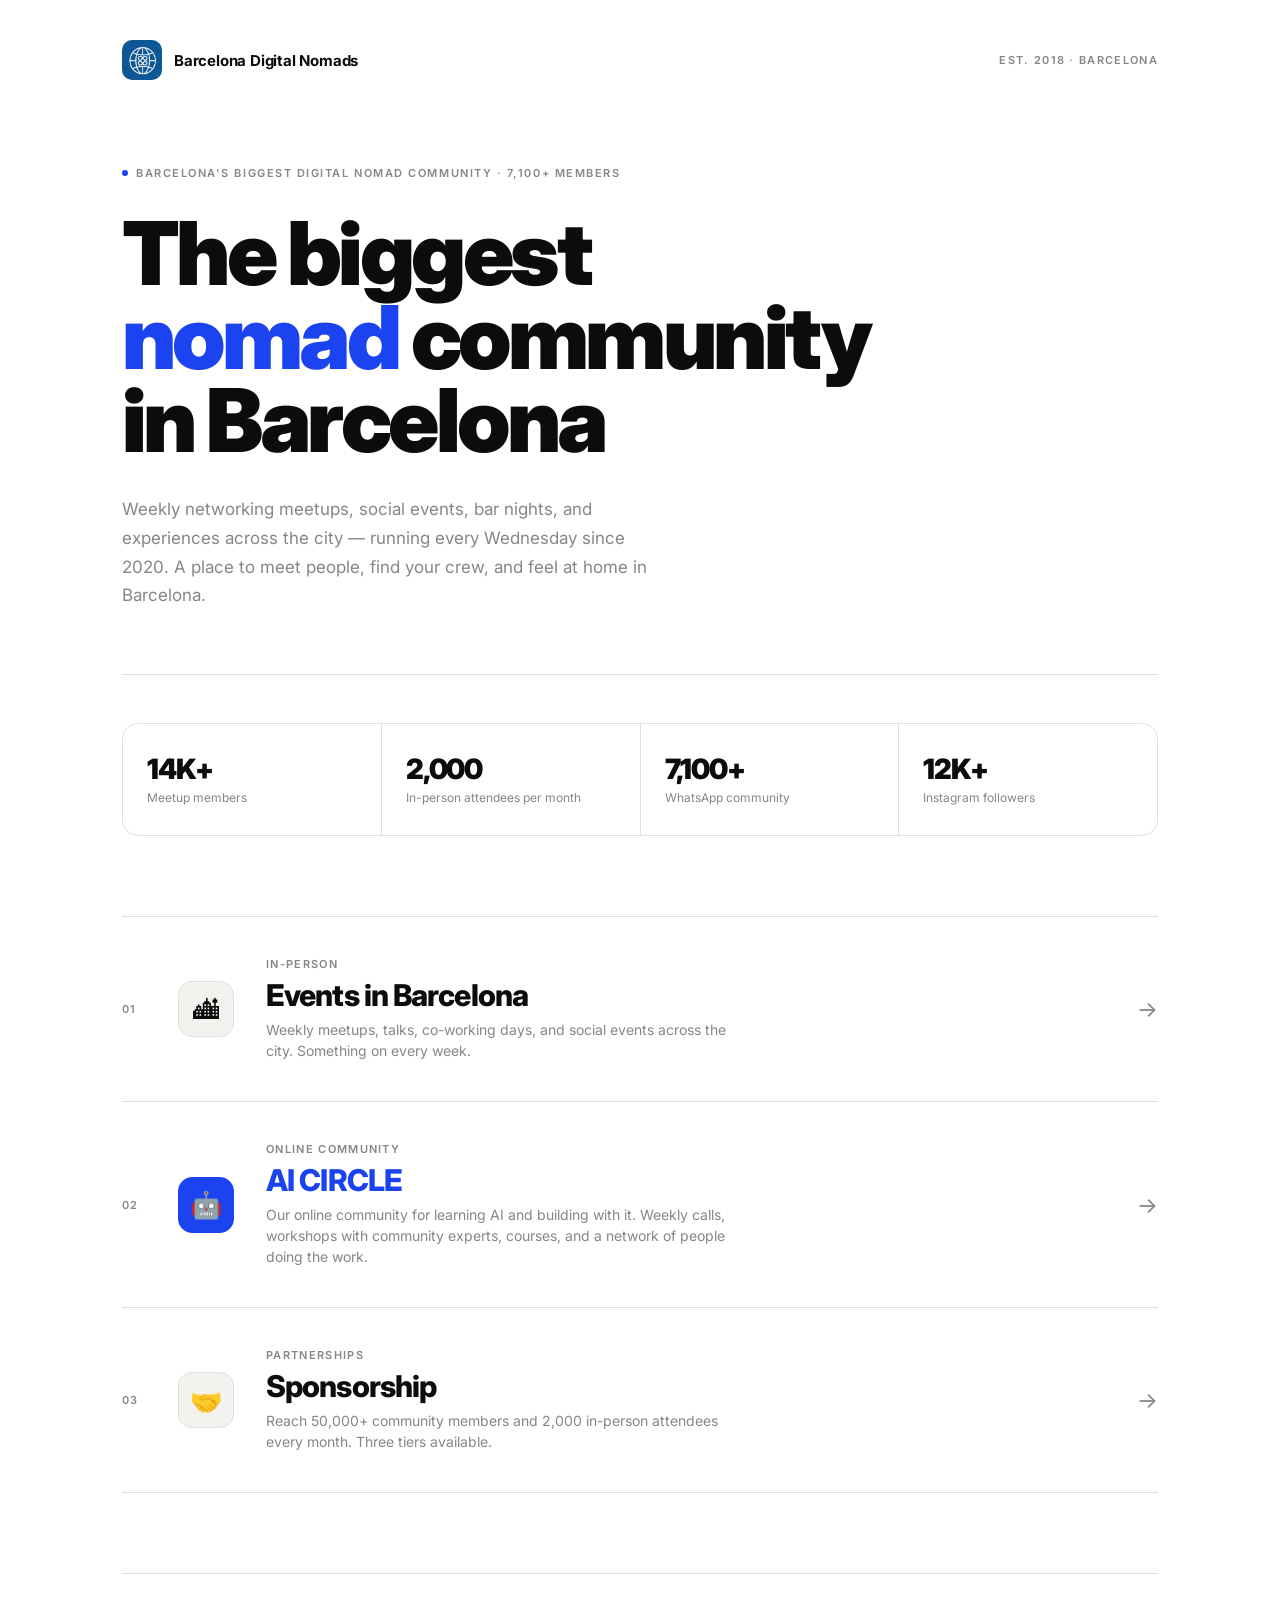
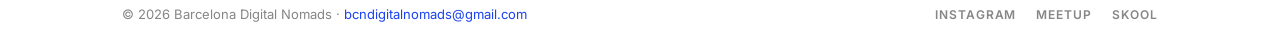
==== commit 710f7777: "Add files via upload" ====
--- a/index.html
+++ b/index.html
@@ -296,10 +296,10 @@
   <section class="hero">
     <div class="hero-label">
       <span class="hero-label-dot"></span>
-      Community · Events · AI Learning
-    </div>
-    <h1>The home for <em>nomads</em> and builders in Barcelona</h1>
-    <p class="hero-body">We bring together digital nomads, founders, freelancers, and creators living in or passing through Barcelona. In-person events every week, an online AI community, and a network that actually shows up.</p>
+      Barcelona's Biggest Digital Nomad Community · 7,100+ Members
+    </div>
+    <h1>The biggest <em>nomad</em> community in Barcelona</h1>
+    <p class="hero-body">Weekly networking meetups, social events, bar nights, and experiences across the city — running every Wednesday since 2020. A place to meet people, find your crew, and feel at home in Barcelona.</p>
   </section>
 
   <!-- STATS -->
@@ -325,7 +325,7 @@
   <!-- SECTIONS -->
   <div class="sections">
 
-    <a href="#" class="section-row" id="events-link">
+    <a href="https://luma.com/barcelonadigitalnomads" target="_blank" class="section-row" id="events-link">
       <div class="section-left">
         <span class="section-num">01</span>
         <div class="section-icon">🏙</div>
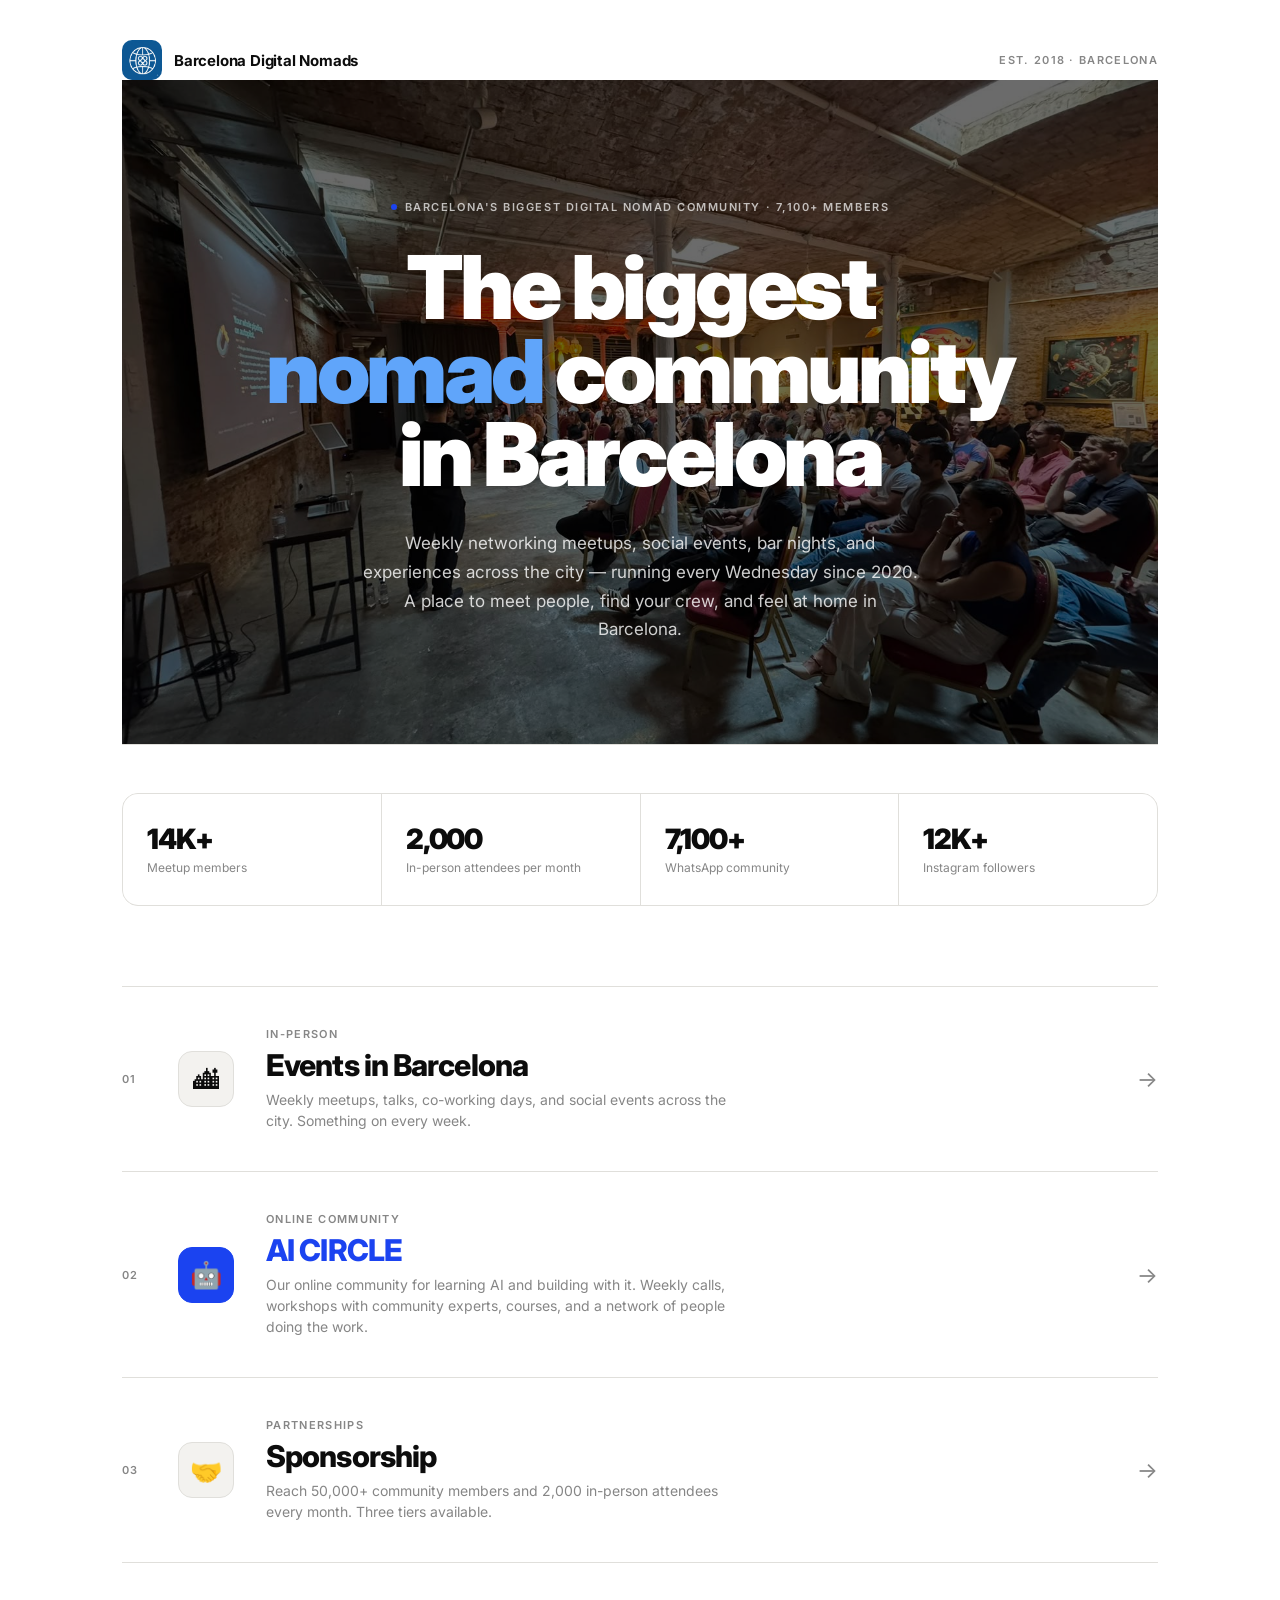
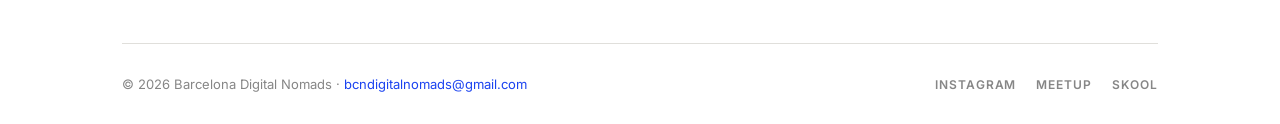
==== commit b2b883d5: "Add files via upload" ====
--- a/index.html
+++ b/index.html
@@ -71,8 +71,20 @@
 
     /* ── HERO ── */
     .hero {
-      padding: 80px 0 64px;
+      padding: 120px 32px 100px;
       border-bottom: 1px solid var(--border);
+      background: url('crowd.jpeg') center center / cover no-repeat;
+      position: relative;
+      text-align: center;
+    }
+    .hero::before {
+      content: '';
+      position: absolute; inset: 0;
+      background: rgba(0,0,0,0.58);
+    }
+    .hero-inner-content {
+      position: relative; z-index: 1;
+      display: flex; flex-direction: column; align-items: center;
     }
     .hero-label {
       display: inline-flex;
@@ -82,7 +94,7 @@
       font-weight: 600;
       letter-spacing: 0.14em;
       text-transform: uppercase;
-      color: var(--muted);
+      color: rgba(255,255,255,0.7);
       margin-bottom: 32px;
     }
     .hero-label-dot {
@@ -96,20 +108,20 @@
       font-weight: 900;
       line-height: 0.95;
       letter-spacing: -0.04em;
-      color: var(--ink);
+      color: white;
       text-wrap: balance;
       max-width: 820px;
       margin-bottom: 32px;
     }
     .hero h1 em {
       font-style: normal;
-      color: var(--blue);
+      color: #60A5FA;
     }
     .hero-body {
       font-size: 17px;
       line-height: 1.7;
-      color: var(--muted);
-      max-width: 540px;
+      color: rgba(255,255,255,0.8);
+      max-width: 560px;
     }
 
     /* ── SECTIONS ── */
@@ -294,12 +306,14 @@
 
   <!-- HERO -->
   <section class="hero">
-    <div class="hero-label">
-      <span class="hero-label-dot"></span>
-      Barcelona's Biggest Digital Nomad Community · 7,100+ Members
-    </div>
-    <h1>The biggest <em>nomad</em> community in Barcelona</h1>
-    <p class="hero-body">Weekly networking meetups, social events, bar nights, and experiences across the city — running every Wednesday since 2020. A place to meet people, find your crew, and feel at home in Barcelona.</p>
+    <div class="hero-inner-content">
+      <div class="hero-label">
+        <span class="hero-label-dot"></span>
+        Barcelona's Biggest Digital Nomad Community · 7,100+ Members
+      </div>
+      <h1>The biggest <em>nomad</em> community in Barcelona</h1>
+      <p class="hero-body">Weekly networking meetups, social events, bar nights, and experiences across the city — running every Wednesday since 2020. A place to meet people, find your crew, and feel at home in Barcelona.</p>
+    </div>
   </section>
 
   <!-- STATS -->
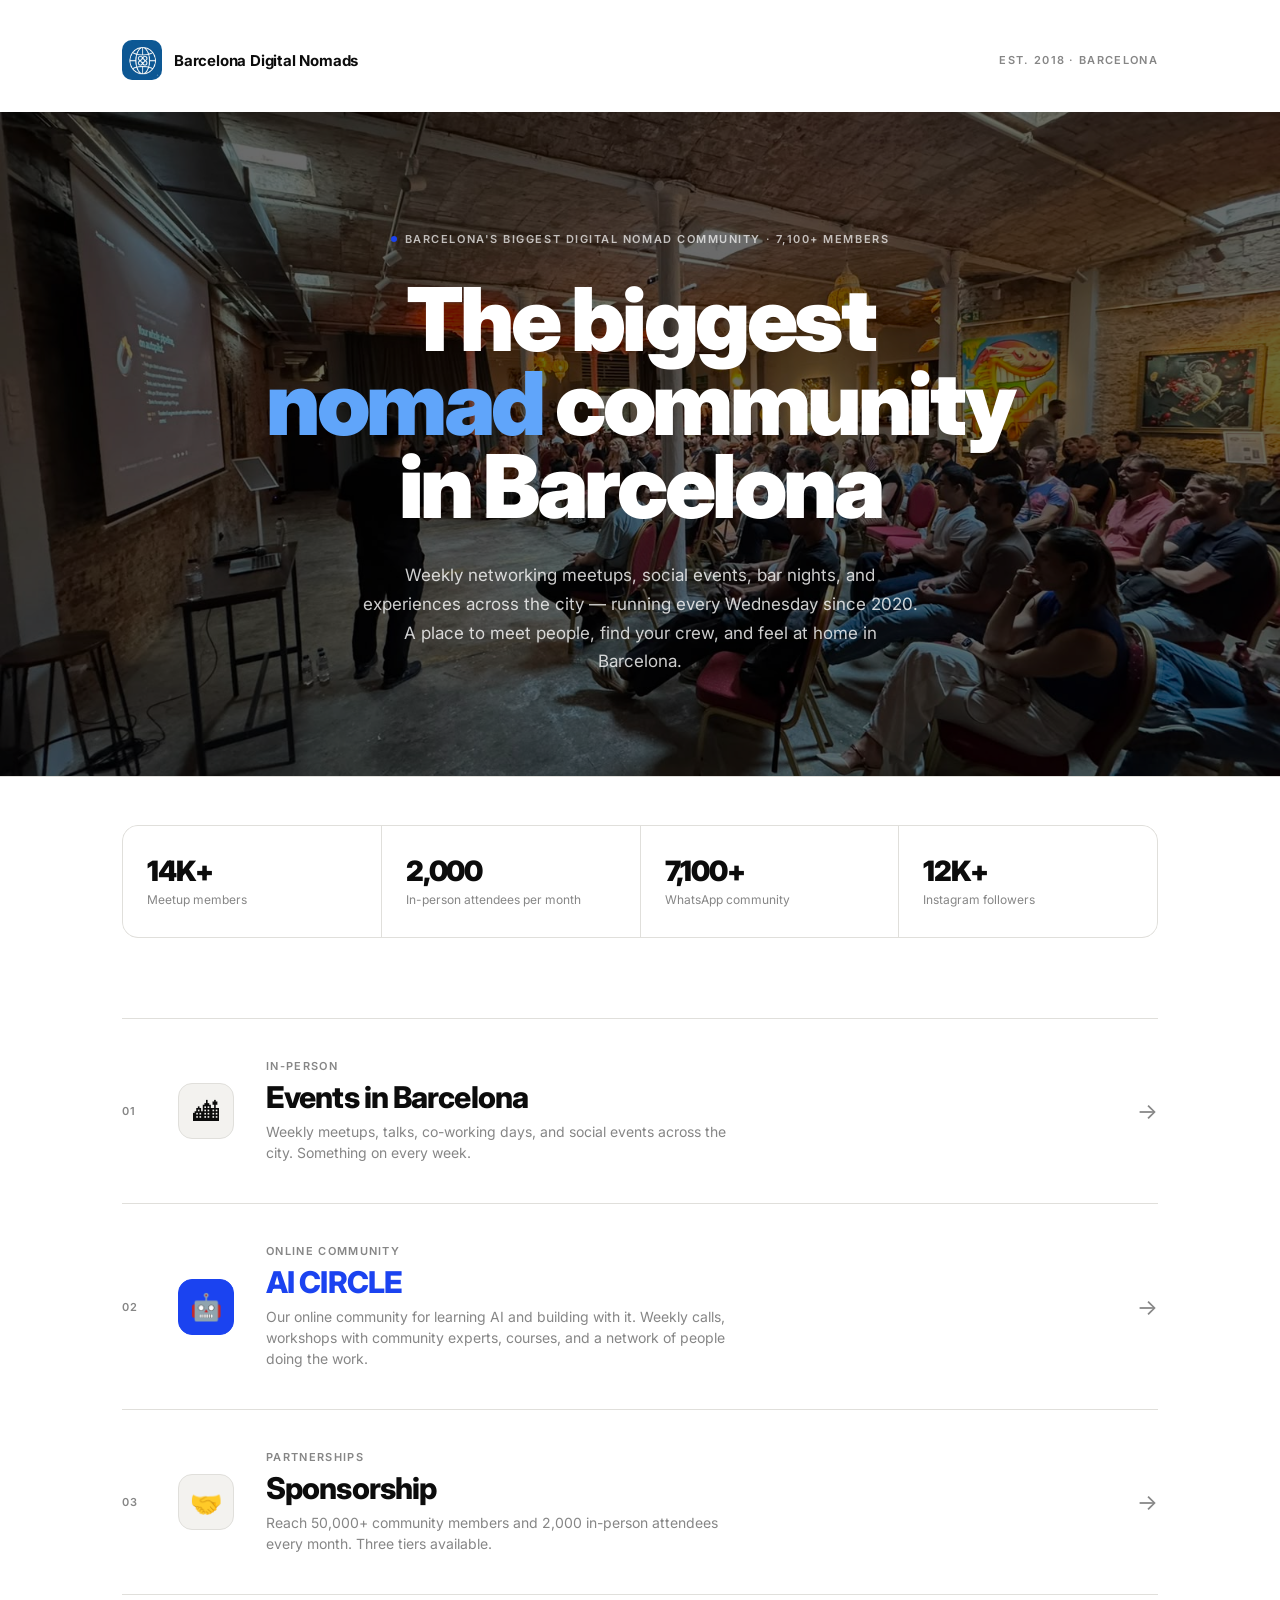
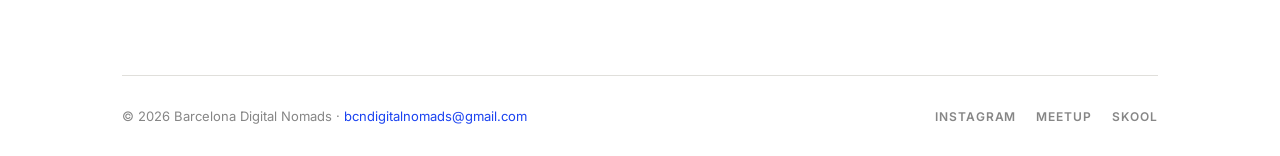
==== commit 16b196e4: "Add files via upload" ====
--- a/index.html
+++ b/index.html
@@ -76,6 +76,9 @@
       background: url('crowd.jpeg') center center / cover no-repeat;
       position: relative;
       text-align: center;
+      margin-top: 32px;
+      width: 100vw;
+      margin-left: calc(-50vw + 50%);
     }
     .hero::before {
       content: '';
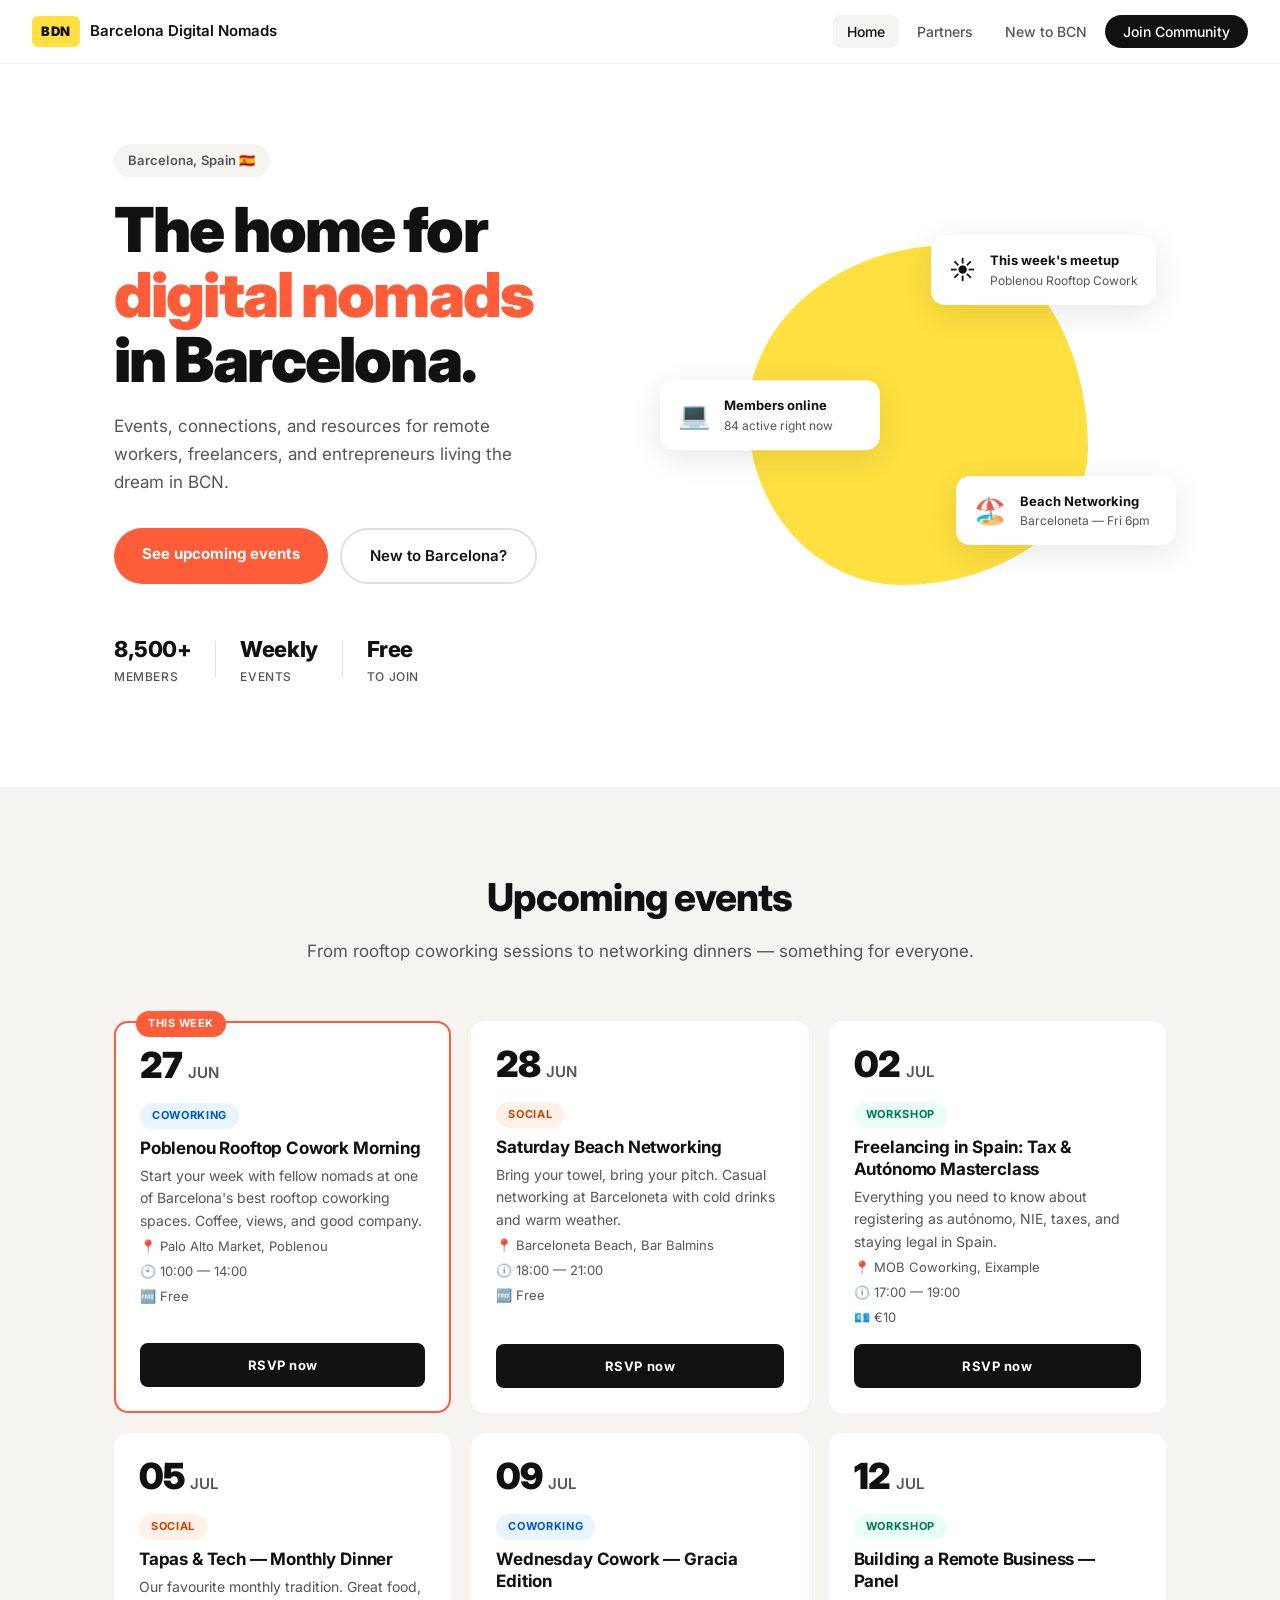
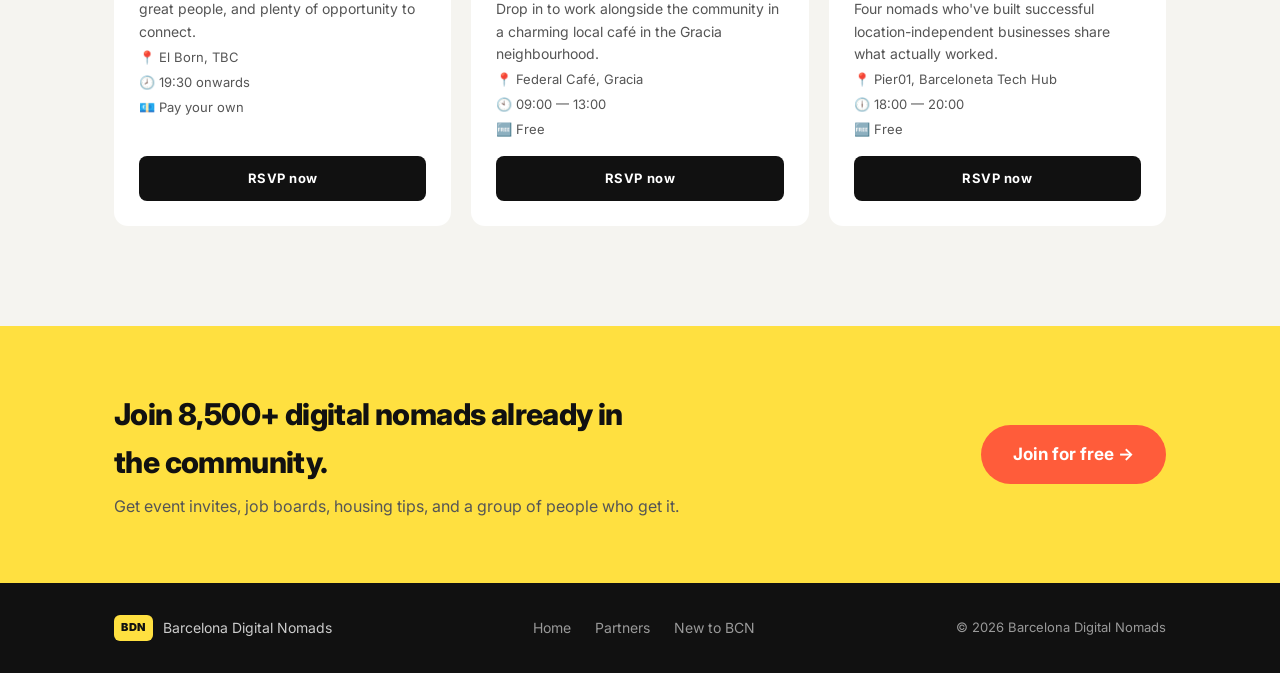
==== commit 34feb2b7: "Add files via upload" ====
--- a/index.html
+++ b/index.html
@@ -1,398 +1,238 @@
 <!DOCTYPE html>
 <html lang="en">
 <head>
-  <meta charset="UTF-8" />
-  <meta name="viewport" content="width=device-width, initial-scale=1.0" />
+  <meta charset="UTF-8">
+  <meta name="viewport" content="width=device-width, initial-scale=1.0">
   <title>Barcelona Digital Nomads</title>
-  <meta name="description" content="Barcelona's community for digital nomads, founders, and builders. Events, AI learning, and sponsorship." />
-  <link rel="preconnect" href="https://fonts.googleapis.com" />
-  <link rel="preconnect" href="https://fonts.gstatic.com" crossorigin />
-  <link href="https://fonts.googleapis.com/css2?family=Inter:wght@300;400;500;600;700;800;900&display=swap" rel="stylesheet" />
-  <style>
-    *, *::before, *::after { box-sizing: border-box; margin: 0; padding: 0; }
-
-    :root {
-      --bg: #FFFFFF;
-      --bg-alt: #F3F2EF;
-      --ink: #0C0C0C;
-      --muted: #868686;
-      --border: #E0DFDB;
-      --blue: #1B43F0;
-      --blue-light: #EEF2FF;
-    }
-
-
-    body {
-      font-family: 'Inter', system-ui, sans-serif;
-      background: var(--bg);
-      color: var(--ink);
-      min-height: 100vh;
-      transition: background 0.2s, color 0.2s;
-    }
-
-    /* ── LAYOUT ── */
-    .page {
-      max-width: 1100px;
-      margin: 0 auto;
-      padding: 0 32px;
-    }
-
-    /* ── HEADER ── */
-    header {
-      padding: 40px 0 0;
-      display: flex;
-      align-items: center;
-      justify-content: space-between;
-    }
-    .logo {
-      display: flex;
-      align-items: center;
-      gap: 12px;
-      text-decoration: none;
-    }
-    .logo img {
-      width: 40px;
-      height: 40px;
-      border-radius: 10px;
-    }
-    .logo-text {
-      font-size: 15px;
-      font-weight: 700;
-      color: var(--ink);
-      letter-spacing: -0.2px;
-    }
-    .header-tag {
-      font-size: 11px;
-      font-weight: 600;
-      letter-spacing: 0.12em;
-      text-transform: uppercase;
-      color: var(--muted);
-    }
-
-    /* ── HERO ── */
-    .hero {
-      padding: 120px 32px 100px;
-      border-bottom: 1px solid var(--border);
-      background: url('crowd.jpeg') center center / cover no-repeat;
-      position: relative;
-      text-align: center;
-      margin-top: 32px;
-      width: 100vw;
-      margin-left: calc(-50vw + 50%);
-    }
-    .hero::before {
-      content: '';
-      position: absolute; inset: 0;
-      background: rgba(0,0,0,0.58);
-    }
-    .hero-inner-content {
-      position: relative; z-index: 1;
-      display: flex; flex-direction: column; align-items: center;
-    }
-    .hero-label {
-      display: inline-flex;
-      align-items: center;
-      gap: 8px;
-      font-size: 11px;
-      font-weight: 600;
-      letter-spacing: 0.14em;
-      text-transform: uppercase;
-      color: rgba(255,255,255,0.7);
-      margin-bottom: 32px;
-    }
-    .hero-label-dot {
-      width: 6px; height: 6px;
-      border-radius: 50%;
-      background: var(--blue);
-      flex-shrink: 0;
-    }
-    .hero h1 {
-      font-size: clamp(48px, 7vw, 88px);
-      font-weight: 900;
-      line-height: 0.95;
-      letter-spacing: -0.04em;
-      color: white;
-      text-wrap: balance;
-      max-width: 820px;
-      margin-bottom: 32px;
-    }
-    .hero h1 em {
-      font-style: normal;
-      color: #60A5FA;
-    }
-    .hero-body {
-      font-size: 17px;
-      line-height: 1.7;
-      color: rgba(255,255,255,0.8);
-      max-width: 560px;
-    }
-
-    /* ── SECTIONS ── */
-    .sections {
-      padding: 0 0 80px;
-    }
-
-    .section-row {
-      display: flex;
-      align-items: center;
-      justify-content: space-between;
-      gap: 24px;
-      padding: 40px 0;
-      border-bottom: 1px solid var(--border);
-      text-decoration: none;
-      color: inherit;
-      transition: background 0.15s;
-      cursor: pointer;
-      position: relative;
-    }
-    .section-row:first-child {
-      border-top: 1px solid var(--border);
-    }
-    .section-row::after {
-      content: '';
-      position: absolute;
-      inset: 0;
-      background: var(--ink);
-      opacity: 0;
-      transition: opacity 0.15s;
-      pointer-events: none;
-      border-radius: 4px;
-    }
-    .section-row:hover::after { opacity: 0.03; }
-
-    .section-left {
-      display: flex;
-      align-items: center;
-      gap: 32px;
-      flex: 1;
-    }
-    .section-num {
-      font-size: 11px;
-      font-weight: 600;
-      letter-spacing: 0.1em;
-      color: var(--muted);
-      min-width: 24px;
-    }
-    .section-icon {
-      width: 56px;
-      height: 56px;
-      border-radius: 14px;
-      display: flex;
-      align-items: center;
-      justify-content: center;
-      font-size: 26px;
-      flex-shrink: 0;
-      background: var(--bg-alt);
-      border: 1px solid var(--border);
-    }
-    .section-icon-blue {
-      background: var(--blue);
-      border-color: var(--blue);
-    }
-    .section-content {}
-    .section-label {
-      font-size: 11px;
-      font-weight: 600;
-      letter-spacing: 0.12em;
-      text-transform: uppercase;
-      color: var(--muted);
-      margin-bottom: 6px;
-    }
-    .section-title {
-      font-size: clamp(22px, 3vw, 30px);
-      font-weight: 800;
-      letter-spacing: -0.03em;
-      color: var(--ink);
-      margin-bottom: 6px;
-    }
-    .section-desc {
-      font-size: 14px;
-      color: var(--muted);
-      line-height: 1.5;
-      max-width: 480px;
-    }
-
-    .section-arrow {
-      font-size: 22px;
-      color: var(--muted);
-      transition: transform 0.2s, color 0.15s;
-      flex-shrink: 0;
-    }
-    .section-row:hover .section-arrow {
-      transform: translateX(4px);
-      color: var(--ink);
-    }
-
-    /* AI CIRCLE highlight */
-    .section-row-featured .section-title { color: var(--blue); }
-
-    /* ── STATS ── */
-    .stats {
-      display: grid;
-      grid-template-columns: repeat(4, 1fr);
-      gap: 1px;
-      background: var(--border);
-      border: 1px solid var(--border);
-      border-radius: 16px;
-      overflow: hidden;
-      margin-bottom: 80px;
-    }
-    .stat {
-      background: var(--bg);
-      padding: 28px 24px;
-    }
-    .stat-num {
-      font-size: 28px;
-      font-weight: 900;
-      letter-spacing: -0.04em;
-      color: var(--ink);
-      margin-bottom: 4px;
-    }
-    .stat-label {
-      font-size: 12px;
-      color: var(--muted);
-      line-height: 1.4;
-    }
-
-    /* ── FOOTER ── */
-    footer {
-      border-top: 1px solid var(--border);
-      padding: 32px 0;
-      display: flex;
-      align-items: center;
-      justify-content: space-between;
-      gap: 16px;
-      flex-wrap: wrap;
-    }
-    .footer-left {
-      font-size: 13px;
-      color: var(--muted);
-    }
-    .footer-left a { color: var(--blue); text-decoration: none; }
-    .footer-socials {
-      display: flex;
-      gap: 20px;
-    }
-    .footer-socials a {
-      font-size: 12px;
-      font-weight: 600;
-      letter-spacing: 0.08em;
-      text-transform: uppercase;
-      color: var(--muted);
-      text-decoration: none;
-      transition: color 0.15s;
-    }
-    .footer-socials a:hover { color: var(--ink); }
-
-    /* ── RESPONSIVE ── */
-    @media (max-width: 640px) {
-      .page { padding: 0 20px; }
-      .stats { grid-template-columns: repeat(2, 1fr); }
-      .section-left { gap: 16px; }
-      .section-num { display: none; }
-      .header-tag { display: none; }
-      footer { flex-direction: column; gap: 12px; }
-    }
-  </style>
+  <link rel="stylesheet" href="style.css">
+  <link rel="preconnect" href="https://fonts.googleapis.com">
+  <link rel="preconnect" href="https://fonts.gstatic.com" crossorigin>
+  <link href="https://fonts.googleapis.com/css2?family=Inter:wght@400;500;600;700;900&display=swap" rel="stylesheet">
 </head>
 <body>
-<div class="page">
-
-  <!-- HEADER -->
-  <header>
-    <a href="index.html" class="logo">
-      <img src="logo.png" alt="BDN Logo" />
+
+  <nav class="nav">
+    <a href="index.html" class="nav-logo">
+      <span class="logo-mark">BDN</span>
       <span class="logo-text">Barcelona Digital Nomads</span>
     </a>
-    <span class="header-tag">Est. 2018 · Barcelona</span>
+    <ul class="nav-links">
+      <li><a href="index.html" class="active">Home</a></li>
+      <li><a href="partners.html">Partners</a></li>
+      <li><a href="newtobarcelona.html">New to BCN</a></li>
+      <li><a href="#join" class="btn-nav">Join Community</a></li>
+    </ul>
+    <button class="hamburger" id="hamburger" aria-label="Open menu">
+      <span></span><span></span><span></span>
+    </button>
+  </nav>
+
+  <div class="mobile-menu" id="mobileMenu">
+    <a href="index.html">Home</a>
+    <a href="partners.html">Partners</a>
+    <a href="newtobarcelona.html">New to BCN</a>
+    <a href="#join">Join Community</a>
+  </div>
+
+  <header class="hero">
+    <div class="hero-content">
+      <div class="hero-tag">Barcelona, Spain 🇪🇸</div>
+      <h1>The home for<br><span class="accent">digital nomads</span><br>in Barcelona.</h1>
+      <p class="hero-sub">Events, connections, and resources for remote workers, freelancers, and entrepreneurs living the dream in BCN.</p>
+      <div class="hero-actions">
+        <a href="#events" class="btn-primary">See upcoming events</a>
+        <a href="newtobarcelona.html" class="btn-ghost">New to Barcelona?</a>
+      </div>
+      <div class="hero-stats">
+        <div class="stat"><span class="stat-num">8,500+</span><span class="stat-label">Members</span></div>
+        <div class="stat-divider"></div>
+        <div class="stat"><span class="stat-num">Weekly</span><span class="stat-label">Events</span></div>
+        <div class="stat-divider"></div>
+        <div class="stat"><span class="stat-num">Free</span><span class="stat-label">To join</span></div>
+      </div>
+    </div>
+    <div class="hero-visual">
+      <div class="bcn-card card-1">
+        <div class="card-icon">☀️</div>
+        <div>
+          <div class="card-title">This week's meetup</div>
+          <div class="card-sub">Poblenou Rooftop Cowork</div>
+        </div>
+      </div>
+      <div class="bcn-card card-2">
+        <div class="card-icon">🏖️</div>
+        <div>
+          <div class="card-title">Beach Networking</div>
+          <div class="card-sub">Barceloneta — Fri 6pm</div>
+        </div>
+      </div>
+      <div class="bcn-card card-3">
+        <div class="card-icon">💻</div>
+        <div>
+          <div class="card-title">Members online</div>
+          <div class="card-sub">84 active right now</div>
+        </div>
+      </div>
+      <div class="hero-blob"></div>
+    </div>
   </header>
 
-  <!-- HERO -->
-  <section class="hero">
-    <div class="hero-inner-content">
-      <div class="hero-label">
-        <span class="hero-label-dot"></span>
-        Barcelona's Biggest Digital Nomad Community · 7,100+ Members
-      </div>
-      <h1>The biggest <em>nomad</em> community in Barcelona</h1>
-      <p class="hero-body">Weekly networking meetups, social events, bar nights, and experiences across the city — running every Wednesday since 2020. A place to meet people, find your crew, and feel at home in Barcelona.</p>
+  <section id="events" class="events-section">
+    <div class="container">
+      <div class="section-header">
+        <h2>Upcoming events</h2>
+        <p>From rooftop coworking sessions to networking dinners — something for everyone.</p>
+      </div>
+
+      <div class="events-grid">
+
+        <div class="event-card featured">
+          <div class="event-badge">This week</div>
+          <div class="event-date">
+            <span class="date-day">27</span>
+            <span class="date-month">Jun</span>
+          </div>
+          <div class="event-body">
+            <div class="event-type cowork">Coworking</div>
+            <h3>Poblenou Rooftop Cowork Morning</h3>
+            <p>Start your week with fellow nomads at one of Barcelona's best rooftop coworking spaces. Coffee, views, and good company.</p>
+            <div class="event-meta">
+              <span>📍 Palo Alto Market, Poblenou</span>
+              <span>🕙 10:00 — 14:00</span>
+              <span>🆓 Free</span>
+            </div>
+          </div>
+          <a href="#" class="btn-event">RSVP now</a>
+        </div>
+
+        <div class="event-card">
+          <div class="event-date">
+            <span class="date-day">28</span>
+            <span class="date-month">Jun</span>
+          </div>
+          <div class="event-body">
+            <div class="event-type social">Social</div>
+            <h3>Saturday Beach Networking</h3>
+            <p>Bring your towel, bring your pitch. Casual networking at Barceloneta with cold drinks and warm weather.</p>
+            <div class="event-meta">
+              <span>📍 Barceloneta Beach, Bar Balmins</span>
+              <span>🕕 18:00 — 21:00</span>
+              <span>🆓 Free</span>
+            </div>
+          </div>
+          <a href="#" class="btn-event">RSVP now</a>
+        </div>
+
+        <div class="event-card">
+          <div class="event-date">
+            <span class="date-day">02</span>
+            <span class="date-month">Jul</span>
+          </div>
+          <div class="event-body">
+            <div class="event-type workshop">Workshop</div>
+            <h3>Freelancing in Spain: Tax & Autónomo Masterclass</h3>
+            <p>Everything you need to know about registering as autónomo, NIE, taxes, and staying legal in Spain.</p>
+            <div class="event-meta">
+              <span>📍 MOB Coworking, Eixample</span>
+              <span>🕕 17:00 — 19:00</span>
+              <span>💶 €10</span>
+            </div>
+          </div>
+          <a href="#" class="btn-event">RSVP now</a>
+        </div>
+
+        <div class="event-card">
+          <div class="event-date">
+            <span class="date-day">05</span>
+            <span class="date-month">Jul</span>
+          </div>
+          <div class="event-body">
+            <div class="event-type social">Social</div>
+            <h3>Tapas & Tech — Monthly Dinner</h3>
+            <p>Our favourite monthly tradition. Great food, great people, and plenty of opportunity to connect.</p>
+            <div class="event-meta">
+              <span>📍 El Born, TBC</span>
+              <span>🕗 19:30 onwards</span>
+              <span>💶 Pay your own</span>
+            </div>
+          </div>
+          <a href="#" class="btn-event">RSVP now</a>
+        </div>
+
+        <div class="event-card">
+          <div class="event-date">
+            <span class="date-day">09</span>
+            <span class="date-month">Jul</span>
+          </div>
+          <div class="event-body">
+            <div class="event-type cowork">Coworking</div>
+            <h3>Wednesday Cowork — Gracia Edition</h3>
+            <p>Drop in to work alongside the community in a charming local café in the Gracia neighbourhood.</p>
+            <div class="event-meta">
+              <span>📍 Federal Café, Gracia</span>
+              <span>🕙 09:00 — 13:00</span>
+              <span>🆓 Free</span>
+            </div>
+          </div>
+          <a href="#" class="btn-event">RSVP now</a>
+        </div>
+
+        <div class="event-card">
+          <div class="event-date">
+            <span class="date-day">12</span>
+            <span class="date-month">Jul</span>
+          </div>
+          <div class="event-body">
+            <div class="event-type workshop">Workshop</div>
+            <h3>Building a Remote Business — Panel</h3>
+            <p>Four nomads who've built successful location-independent businesses share what actually worked.</p>
+            <div class="event-meta">
+              <span>📍 Pier01, Barceloneta Tech Hub</span>
+              <span>🕕 18:00 — 20:00</span>
+              <span>🆓 Free</span>
+            </div>
+          </div>
+          <a href="#" class="btn-event">RSVP now</a>
+        </div>
+
+      </div>
     </div>
   </section>
 
-  <!-- STATS -->
-  <div class="stats" style="margin-top: 48px;">
-    <div class="stat">
-      <div class="stat-num">14K+</div>
-      <div class="stat-label">Meetup members</div>
-    </div>
-    <div class="stat">
-      <div class="stat-num">2,000</div>
-      <div class="stat-label">In-person attendees per month</div>
-    </div>
-    <div class="stat">
-      <div class="stat-num">7,100+</div>
-      <div class="stat-label">WhatsApp community</div>
-    </div>
-    <div class="stat">
-      <div class="stat-num">12K+</div>
-      <div class="stat-label">Instagram followers</div>
-    </div>
-  </div>
-
-  <!-- SECTIONS -->
-  <div class="sections">
-
-    <a href="https://luma.com/barcelonadigitalnomads" target="_blank" class="section-row" id="events-link">
-      <div class="section-left">
-        <span class="section-num">01</span>
-        <div class="section-icon">🏙</div>
-        <div class="section-content">
-          <div class="section-label">In-person</div>
-          <div class="section-title">Events in Barcelona</div>
-          <div class="section-desc">Weekly meetups, talks, co-working days, and social events across the city. Something on every week.</div>
-        </div>
-      </div>
-      <span class="section-arrow">→</span>
-    </a>
-
-    <a href="community.html" class="section-row section-row-featured">
-      <div class="section-left">
-        <span class="section-num">02</span>
-        <div class="section-icon section-icon-blue">🤖</div>
-        <div class="section-content">
-          <div class="section-label">Online community</div>
-          <div class="section-title">AI CIRCLE</div>
-          <div class="section-desc">Our online community for learning AI and building with it. Weekly calls, workshops with community experts, courses, and a network of people doing the work.</div>
-        </div>
-      </div>
-      <span class="section-arrow">→</span>
-    </a>
-
-    <a href="sponsorship.html" class="section-row">
-      <div class="section-left">
-        <span class="section-num">03</span>
-        <div class="section-icon">🤝</div>
-        <div class="section-content">
-          <div class="section-label">Partnerships</div>
-          <div class="section-title">Sponsorship</div>
-          <div class="section-desc">Reach 50,000+ community members and 2,000 in-person attendees every month. Three tiers available.</div>
-        </div>
-      </div>
-      <span class="section-arrow">→</span>
-    </a>
-
-  </div>
-
-  <!-- FOOTER -->
-  <footer>
-    <span class="footer-left">© 2026 Barcelona Digital Nomads · <a href="mailto:bcndigitalnomads@gmail.com">bcndigitalnomads@gmail.com</a></span>
-    <nav class="footer-socials">
-      <a href="https://www.instagram.com/bcndigitalnomads" target="_blank">Instagram</a>
-      <a href="https://www.meetup.com/barcelona-digital-nomads" target="_blank">Meetup</a>
-      <a href="https://www.skool.com/ai-circle/about" target="_blank">Skool</a>
-    </nav>
+  <section class="community-strip">
+    <div class="container">
+      <div class="strip-content">
+        <div class="strip-text">
+          <h2>Join 8,500+ digital nomads already in the community.</h2>
+          <p>Get event invites, job boards, housing tips, and a group of people who get it.</p>
+        </div>
+        <a id="join" href="https://skool.com" class="btn-primary large">Join for free →</a>
+      </div>
+    </div>
+  </section>
+
+  <footer class="footer">
+    <div class="container footer-inner">
+      <div class="footer-brand">
+        <span class="logo-mark small">BDN</span>
+        <span>Barcelona Digital Nomads</span>
+      </div>
+      <div class="footer-links">
+        <a href="index.html">Home</a>
+        <a href="partners.html">Partners</a>
+        <a href="newtobarcelona.html">New to BCN</a>
+      </div>
+      <div class="footer-copy">© 2026 Barcelona Digital Nomads</div>
+    </div>
   </footer>
 
-</div>
+  <script>
+    const hamburger = document.getElementById('hamburger');
+    const mobileMenu = document.getElementById('mobileMenu');
+    hamburger.addEventListener('click', () => {
+      mobileMenu.classList.toggle('open');
+      hamburger.classList.toggle('open');
+    });
+  </script>
 </body>
 </html>
--- a/style.css
+++ b/style.css
@@ -0,0 +1,758 @@
+*, *::before, *::after { box-sizing: border-box; margin: 0; padding: 0; }
+
+:root {
+  --yellow: #FFE040;
+  --coral: #FF5C3A;
+  --pink: #FF3E7F;
+  --blue: #0057FF;
+  --teal: #00C9A7;
+  --dark: #111111;
+  --mid: #555555;
+  --light: #F5F4F0;
+  --white: #FFFFFF;
+  --radius: 14px;
+  --radius-sm: 8px;
+}
+
+html { scroll-behavior: smooth; }
+
+body {
+  font-family: 'Inter', sans-serif;
+  color: var(--dark);
+  background: var(--white);
+  line-height: 1.6;
+  -webkit-font-smoothing: antialiased;
+}
+
+.container {
+  max-width: 1100px;
+  margin: 0 auto;
+  padding: 0 24px;
+}
+
+/* NAV */
+.nav {
+  position: sticky;
+  top: 0;
+  z-index: 100;
+  background: var(--white);
+  border-bottom: 1.5px solid #EFEFEF;
+  display: flex;
+  align-items: center;
+  justify-content: space-between;
+  padding: 0 32px;
+  height: 64px;
+}
+
+.nav-logo {
+  display: flex;
+  align-items: center;
+  gap: 10px;
+  text-decoration: none;
+  color: var(--dark);
+}
+
+.logo-mark {
+  background: var(--yellow);
+  color: var(--dark);
+  font-weight: 900;
+  font-size: 13px;
+  letter-spacing: 0.05em;
+  padding: 5px 9px;
+  border-radius: 6px;
+}
+
+.logo-mark.small { font-size: 11px; padding: 4px 7px; }
+
+.logo-text {
+  font-weight: 600;
+  font-size: 15px;
+}
+
+.nav-links {
+  display: flex;
+  align-items: center;
+  gap: 4px;
+  list-style: none;
+}
+
+.nav-links a {
+  text-decoration: none;
+  color: var(--mid);
+  font-size: 14px;
+  font-weight: 500;
+  padding: 8px 14px;
+  border-radius: var(--radius-sm);
+  transition: color 0.15s, background 0.15s;
+}
+
+.nav-links a:hover, .nav-links a.active {
+  color: var(--dark);
+  background: var(--light);
+}
+
+.nav-links .btn-nav {
+  background: var(--dark);
+  color: var(--white) !important;
+  padding: 8px 18px;
+  border-radius: 40px;
+}
+
+.nav-links .btn-nav:hover { background: #333; }
+
+.hamburger {
+  display: none;
+  flex-direction: column;
+  gap: 5px;
+  background: none;
+  border: none;
+  cursor: pointer;
+  padding: 4px;
+}
+
+.hamburger span {
+  display: block;
+  width: 22px;
+  height: 2px;
+  background: var(--dark);
+  border-radius: 2px;
+  transition: transform 0.2s, opacity 0.2s;
+}
+
+.hamburger.open span:nth-child(1) { transform: translateY(7px) rotate(45deg); }
+.hamburger.open span:nth-child(2) { opacity: 0; }
+.hamburger.open span:nth-child(3) { transform: translateY(-7px) rotate(-45deg); }
+
+.mobile-menu {
+  display: none;
+  flex-direction: column;
+  background: var(--white);
+  border-bottom: 1.5px solid #EFEFEF;
+  padding: 12px 24px 20px;
+  gap: 4px;
+}
+
+.mobile-menu a {
+  text-decoration: none;
+  color: var(--dark);
+  font-size: 16px;
+  font-weight: 500;
+  padding: 10px 0;
+  border-bottom: 1px solid #F0F0F0;
+}
+
+.mobile-menu.open { display: flex; }
+
+/* HERO */
+.hero {
+  display: grid;
+  grid-template-columns: 1fr 1fr;
+  align-items: center;
+  gap: 60px;
+  max-width: 1100px;
+  margin: 0 auto;
+  padding: 80px 24px 100px;
+}
+
+.hero-tag {
+  display: inline-block;
+  background: var(--light);
+  color: var(--mid);
+  font-size: 13px;
+  font-weight: 600;
+  padding: 6px 14px;
+  border-radius: 40px;
+  margin-bottom: 20px;
+  letter-spacing: 0.02em;
+}
+
+.hero h1 {
+  font-size: clamp(40px, 5vw, 62px);
+  font-weight: 900;
+  line-height: 1.05;
+  letter-spacing: -0.03em;
+  margin-bottom: 20px;
+}
+
+.accent { color: var(--coral); }
+
+.hero-sub {
+  font-size: 17px;
+  color: var(--mid);
+  max-width: 440px;
+  margin-bottom: 32px;
+  line-height: 1.65;
+}
+
+.hero-actions {
+  display: flex;
+  gap: 12px;
+  margin-bottom: 48px;
+  flex-wrap: wrap;
+}
+
+.btn-primary {
+  background: var(--coral);
+  color: var(--white);
+  text-decoration: none;
+  font-weight: 700;
+  font-size: 15px;
+  padding: 14px 28px;
+  border-radius: 40px;
+  transition: background 0.15s, transform 0.1s;
+  display: inline-block;
+}
+
+.btn-primary:hover { background: #e04a2a; transform: translateY(-1px); }
+.btn-primary.large { font-size: 17px; padding: 16px 32px; }
+
+.btn-ghost {
+  background: transparent;
+  color: var(--dark);
+  text-decoration: none;
+  font-weight: 600;
+  font-size: 15px;
+  padding: 14px 28px;
+  border-radius: 40px;
+  border: 2px solid #E0E0E0;
+  transition: border-color 0.15s;
+  display: inline-block;
+}
+
+.btn-ghost:hover { border-color: var(--dark); }
+
+.hero-stats {
+  display: flex;
+  align-items: center;
+  gap: 24px;
+}
+
+.stat { display: flex; flex-direction: column; }
+.stat-num { font-size: 22px; font-weight: 800; letter-spacing: -0.02em; }
+.stat-label { font-size: 12px; color: var(--mid); font-weight: 500; text-transform: uppercase; letter-spacing: 0.05em; }
+.stat-divider { width: 1px; height: 36px; background: #E0E0E0; }
+
+.hero-visual {
+  position: relative;
+  height: 420px;
+}
+
+.hero-blob {
+  position: absolute;
+  top: 50%;
+  left: 50%;
+  transform: translate(-50%, -50%);
+  width: 340px;
+  height: 340px;
+  background: var(--yellow);
+  border-radius: 60% 40% 55% 45% / 50% 60% 40% 50%;
+  z-index: 0;
+}
+
+.bcn-card {
+  position: absolute;
+  z-index: 1;
+  background: var(--white);
+  border-radius: var(--radius);
+  padding: 14px 18px;
+  display: flex;
+  align-items: center;
+  gap: 14px;
+  box-shadow: 0 8px 32px rgba(0,0,0,0.10);
+  min-width: 220px;
+}
+
+.card-icon { font-size: 26px; }
+.card-title { font-size: 13px; font-weight: 700; }
+.card-sub { font-size: 12px; color: var(--mid); }
+
+.card-1 { top: 30px; right: 10px; }
+.card-2 { bottom: 80px; right: -10px; }
+.card-3 { top: 50%; left: -10px; transform: translateY(-50%); }
+
+/* EVENTS */
+.events-section {
+  padding: 80px 0 100px;
+  background: var(--light);
+}
+
+.section-header {
+  text-align: center;
+  margin-bottom: 56px;
+}
+
+.section-header h2 {
+  font-size: clamp(28px, 3vw, 40px);
+  font-weight: 800;
+  letter-spacing: -0.02em;
+  margin-bottom: 10px;
+}
+
+.section-header p {
+  font-size: 17px;
+  color: var(--mid);
+}
+
+.events-grid {
+  display: grid;
+  grid-template-columns: repeat(auto-fill, minmax(300px, 1fr));
+  gap: 20px;
+}
+
+.event-card {
+  background: var(--white);
+  border-radius: var(--radius);
+  padding: 24px;
+  display: flex;
+  flex-direction: column;
+  gap: 16px;
+  position: relative;
+  border: 1.5px solid transparent;
+  transition: border-color 0.15s, transform 0.15s;
+}
+
+.event-card:hover { transform: translateY(-3px); border-color: #E0E0E0; }
+
+.event-card.featured {
+  border: 2px solid var(--coral);
+  grid-column: span 1;
+}
+
+.event-badge {
+  position: absolute;
+  top: -12px;
+  left: 20px;
+  background: var(--coral);
+  color: var(--white);
+  font-size: 11px;
+  font-weight: 700;
+  padding: 4px 12px;
+  border-radius: 40px;
+  text-transform: uppercase;
+  letter-spacing: 0.05em;
+}
+
+.event-date {
+  display: flex;
+  align-items: baseline;
+  gap: 6px;
+}
+
+.date-day {
+  font-size: 36px;
+  font-weight: 900;
+  letter-spacing: -0.03em;
+  line-height: 1;
+}
+
+.date-month {
+  font-size: 15px;
+  font-weight: 600;
+  color: var(--mid);
+  text-transform: uppercase;
+}
+
+.event-type {
+  display: inline-block;
+  font-size: 11px;
+  font-weight: 700;
+  padding: 4px 12px;
+  border-radius: 40px;
+  text-transform: uppercase;
+  letter-spacing: 0.06em;
+  width: fit-content;
+}
+
+.event-type.cowork { background: #E8F4FF; color: #0057CC; }
+.event-type.social { background: #FFF0E8; color: #CC4400; }
+.event-type.workshop { background: #E8FFF5; color: #007A52; }
+
+.event-body h3 {
+  font-size: 17px;
+  font-weight: 700;
+  letter-spacing: -0.01em;
+  margin: 8px 0 6px;
+  line-height: 1.3;
+}
+
+.event-body p {
+  font-size: 14px;
+  color: var(--mid);
+  line-height: 1.6;
+}
+
+.event-meta {
+  display: flex;
+  flex-direction: column;
+  gap: 4px;
+  margin-top: 4px;
+}
+
+.event-meta span {
+  font-size: 13px;
+  color: var(--mid);
+}
+
+.btn-event {
+  display: block;
+  text-align: center;
+  background: var(--dark);
+  color: var(--white);
+  text-decoration: none;
+  font-weight: 700;
+  font-size: 13px;
+  padding: 12px;
+  border-radius: var(--radius-sm);
+  letter-spacing: 0.04em;
+  margin-top: auto;
+  transition: background 0.15s;
+}
+
+.btn-event:hover { background: #333; }
+
+/* COMMUNITY STRIP */
+.community-strip {
+  background: var(--yellow);
+  padding: 64px 0;
+}
+
+.strip-content {
+  display: flex;
+  align-items: center;
+  justify-content: space-between;
+  gap: 40px;
+  flex-wrap: wrap;
+}
+
+.strip-text h2 {
+  font-size: clamp(22px, 2.5vw, 30px);
+  font-weight: 800;
+  letter-spacing: -0.02em;
+  margin-bottom: 8px;
+  max-width: 540px;
+}
+
+.strip-text p {
+  font-size: 16px;
+  color: #555;
+}
+
+/* FOOTER */
+.footer {
+  background: var(--dark);
+  color: #999;
+  padding: 32px 0;
+}
+
+.footer-inner {
+  display: flex;
+  align-items: center;
+  justify-content: space-between;
+  gap: 24px;
+  flex-wrap: wrap;
+}
+
+.footer-brand {
+  display: flex;
+  align-items: center;
+  gap: 10px;
+  font-size: 14px;
+  color: #ccc;
+}
+
+.footer-brand .logo-mark { background: var(--yellow); }
+
+.footer-links {
+  display: flex;
+  gap: 24px;
+}
+
+.footer-links a {
+  color: #999;
+  text-decoration: none;
+  font-size: 14px;
+  transition: color 0.15s;
+}
+
+.footer-links a:hover { color: #fff; }
+.footer-copy { font-size: 13px; }
+
+/* PAGE HERO */
+.page-hero {
+  padding: 80px 0 80px;
+  background: var(--light);
+}
+
+.page-hero.yellow { background: var(--yellow); }
+.page-hero.pink { background: #FFE8F2; }
+
+.page-hero-tag {
+  display: inline-block;
+  background: rgba(0,0,0,0.08);
+  color: var(--dark);
+  font-size: 13px;
+  font-weight: 600;
+  padding: 6px 14px;
+  border-radius: 40px;
+  margin-bottom: 20px;
+  letter-spacing: 0.02em;
+}
+
+.page-hero h1 {
+  font-size: clamp(36px, 5vw, 58px);
+  font-weight: 900;
+  line-height: 1.05;
+  letter-spacing: -0.03em;
+  margin-bottom: 16px;
+}
+
+.page-hero p {
+  font-size: 18px;
+  color: var(--mid);
+  max-width: 560px;
+  line-height: 1.65;
+}
+
+/* PARTNERS */
+.partners-section { padding: 80px 0; }
+
+.partner-category { margin-bottom: 64px; }
+
+.category-title {
+  font-size: 13px;
+  font-weight: 700;
+  text-transform: uppercase;
+  letter-spacing: 0.08em;
+  color: var(--mid);
+  margin-bottom: 24px;
+  padding-bottom: 12px;
+  border-bottom: 1.5px solid #EFEFEF;
+}
+
+.partners-grid {
+  display: grid;
+  grid-template-columns: repeat(auto-fill, minmax(290px, 1fr));
+  gap: 20px;
+}
+
+.partner-card {
+  background: var(--light);
+  border-radius: var(--radius);
+  padding: 24px;
+  display: flex;
+  flex-direction: column;
+  gap: 16px;
+  transition: transform 0.15s;
+}
+
+.partner-card:hover { transform: translateY(-3px); }
+
+.partner-logo {
+  width: 56px;
+  height: 56px;
+  border-radius: 12px;
+  display: flex;
+  align-items: center;
+  justify-content: center;
+  font-weight: 900;
+  font-size: 14px;
+  letter-spacing: 0.05em;
+}
+
+.cowork-logo { background: #E8F4FF; color: #0057CC; }
+.pier-logo { background: #FFF0E8; color: #CC4400; }
+.betahaus-logo { background: #E8FFF5; color: #007A52; }
+.cafe-logo { background: #FFF6E0; color: #B87000; }
+.cafe2-logo { background: #F4E8FF; color: #7700CC; }
+.legal-logo { background: #FFE8E8; color: #CC0022; }
+.bank-logo { background: #E0F7FF; color: #006699; }
+.health-logo { background: #E8FFE8; color: #007700; }
+
+.partner-info h3 {
+  font-size: 17px;
+  font-weight: 700;
+  margin-bottom: 6px;
+}
+
+.partner-info p {
+  font-size: 14px;
+  color: var(--mid);
+  line-height: 1.6;
+}
+
+.partner-deal {
+  display: flex;
+  align-items: center;
+  gap: 10px;
+  flex-wrap: wrap;
+  margin-top: 8px;
+}
+
+.deal-badge {
+  background: var(--yellow);
+  color: var(--dark);
+  font-size: 11px;
+  font-weight: 700;
+  padding: 4px 10px;
+  border-radius: 40px;
+  text-transform: uppercase;
+  letter-spacing: 0.05em;
+  white-space: nowrap;
+}
+
+.partner-deal span:last-child {
+  font-size: 13px;
+  color: var(--mid);
+}
+
+.btn-partner {
+  display: inline-block;
+  text-decoration: none;
+  color: var(--dark);
+  font-weight: 700;
+  font-size: 14px;
+  padding: 10px 0;
+  border-top: 1.5px solid #E0E0E0;
+  margin-top: auto;
+  transition: color 0.15s;
+}
+
+.btn-partner:hover { color: var(--coral); }
+
+.become-partner {
+  background: var(--dark);
+  padding: 64px 0;
+}
+
+.become-partner .strip-content { align-items: center; }
+.become-partner .strip-text h2 { color: var(--white); }
+.become-partner .strip-text p { color: #999; }
+
+/* NEW TO BCN */
+.guide-section { padding: 64px 0 100px; }
+
+.guide-intro {
+  max-width: 680px;
+  margin: 0 auto 40px;
+  text-align: center;
+}
+
+.guide-intro p {
+  font-size: 17px;
+  color: var(--mid);
+  line-height: 1.7;
+}
+
+.guide-toc {
+  display: flex;
+  flex-wrap: wrap;
+  gap: 10px;
+  justify-content: center;
+  margin-bottom: 64px;
+}
+
+.guide-toc a {
+  text-decoration: none;
+  color: var(--dark);
+  font-size: 14px;
+  font-weight: 600;
+  padding: 8px 18px;
+  border-radius: 40px;
+  background: var(--light);
+  transition: background 0.15s, color 0.15s;
+}
+
+.guide-toc a:hover {
+  background: var(--dark);
+  color: var(--white);
+}
+
+.guide-block {
+  display: grid;
+  grid-template-columns: 60px 1fr;
+  gap: 24px;
+  margin-bottom: 72px;
+  padding-bottom: 72px;
+  border-bottom: 1.5px solid #EFEFEF;
+}
+
+.guide-block:last-child { border-bottom: none; }
+
+.guide-icon { font-size: 36px; padding-top: 4px; }
+
+.guide-content h2 {
+  font-size: 26px;
+  font-weight: 800;
+  letter-spacing: -0.02em;
+  margin-bottom: 20px;
+}
+
+.guide-cards {
+  display: grid;
+  grid-template-columns: repeat(auto-fill, minmax(220px, 1fr));
+  gap: 16px;
+  margin-bottom: 20px;
+}
+
+.guide-card {
+  background: var(--light);
+  border-radius: var(--radius);
+  padding: 20px;
+}
+
+.guide-card.highlight {
+  background: var(--yellow);
+}
+
+.guide-card h4 {
+  font-size: 14px;
+  font-weight: 700;
+  margin-bottom: 8px;
+}
+
+.guide-card p {
+  font-size: 14px;
+  color: #444;
+  line-height: 1.6;
+}
+
+.guide-tip {
+  background: #FFF5E0;
+  border-left: 4px solid var(--yellow);
+  border-radius: 0 var(--radius-sm) var(--radius-sm) 0;
+  padding: 14px 18px;
+  font-size: 14px;
+  color: #555;
+  line-height: 1.6;
+}
+
+.guide-tip strong { color: var(--dark); }
+
+/* RESPONSIVE */
+@media (max-width: 768px) {
+  .nav { padding: 0 20px; }
+  .nav-links { display: none; }
+  .hamburger { display: flex; }
+
+  .hero {
+    grid-template-columns: 1fr;
+    padding: 48px 24px 60px;
+    gap: 40px;
+  }
+
+  .hero-visual { height: 280px; }
+
+  .hero-blob { width: 240px; height: 240px; }
+
+  .card-1 { top: 10px; right: 0; min-width: 180px; }
+  .card-2 { bottom: 20px; right: 0; min-width: 180px; }
+  .card-3 { display: none; }
+
+  .strip-content { flex-direction: column; text-align: center; }
+
+  .guide-block { grid-template-columns: 1fr; }
+  .guide-icon { display: none; }
+
+  .footer-inner { flex-direction: column; text-align: center; }
+  .footer-links { justify-content: center; }
+}
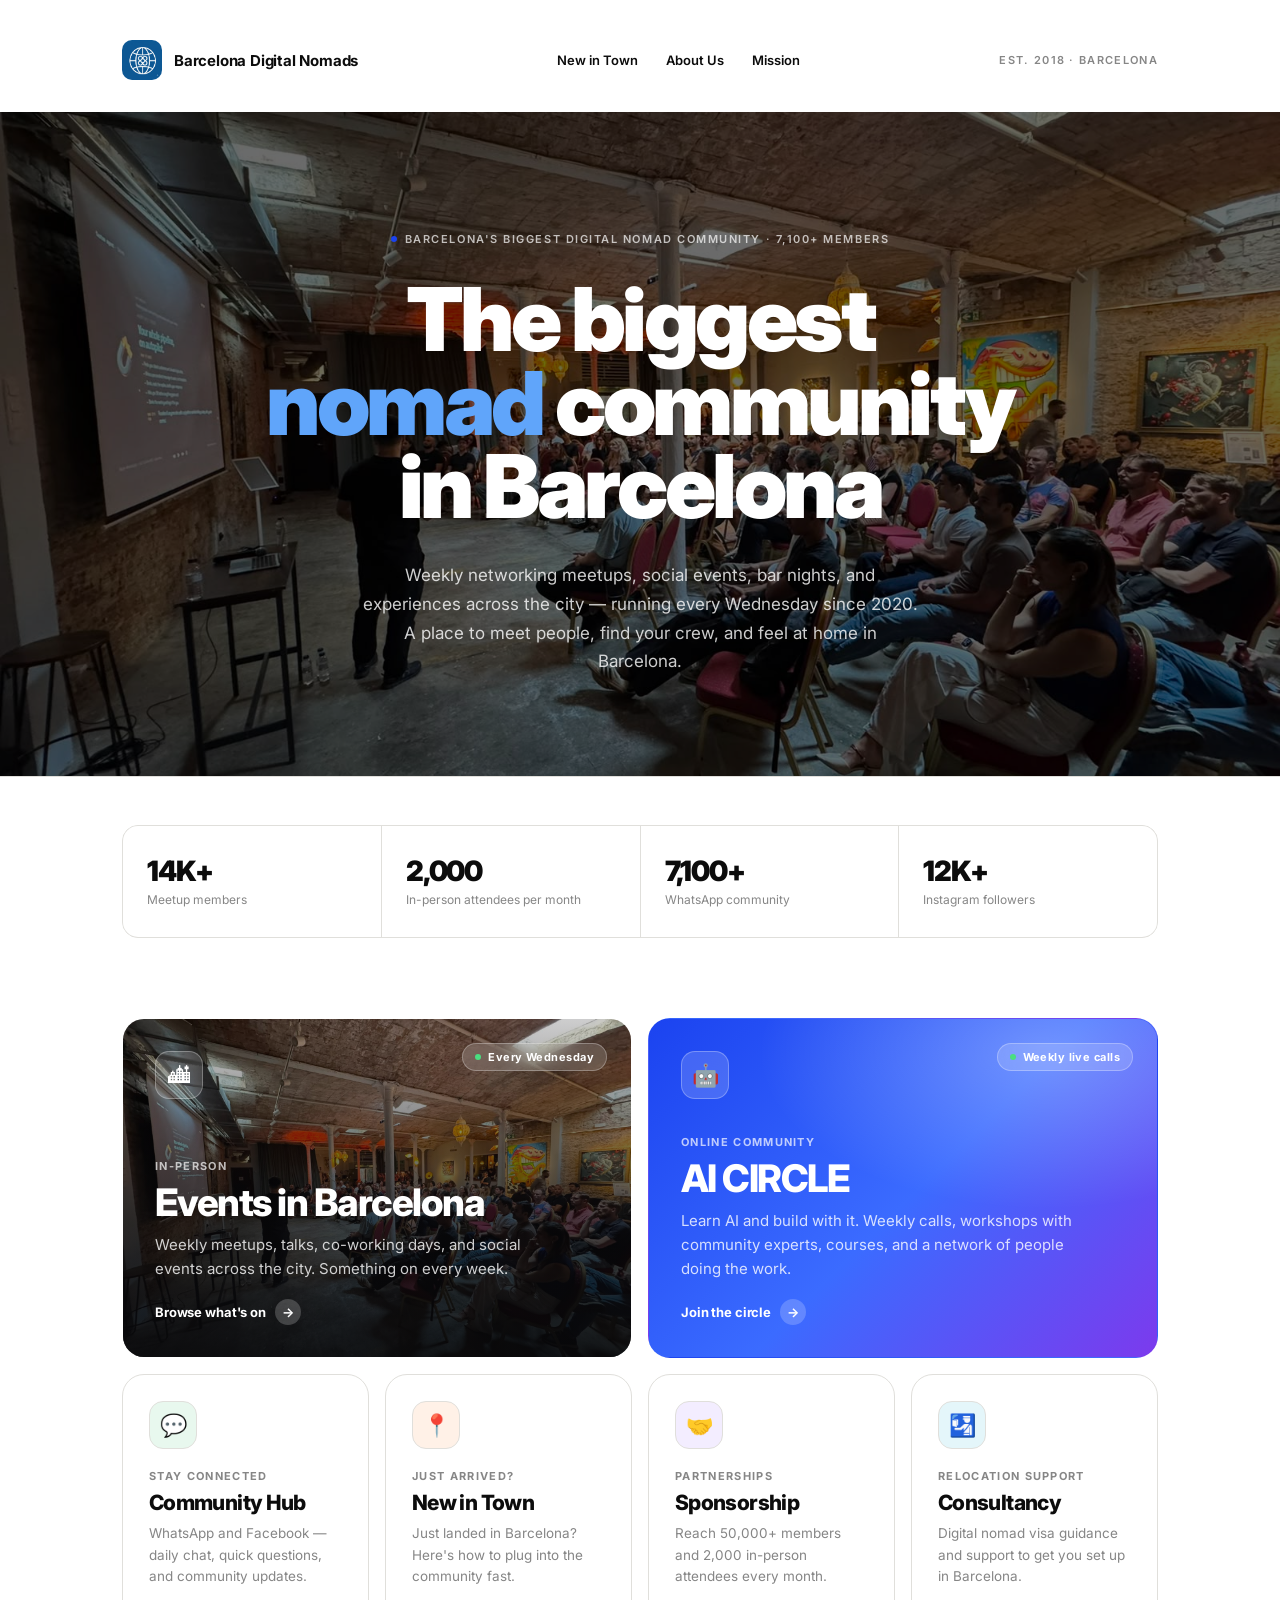
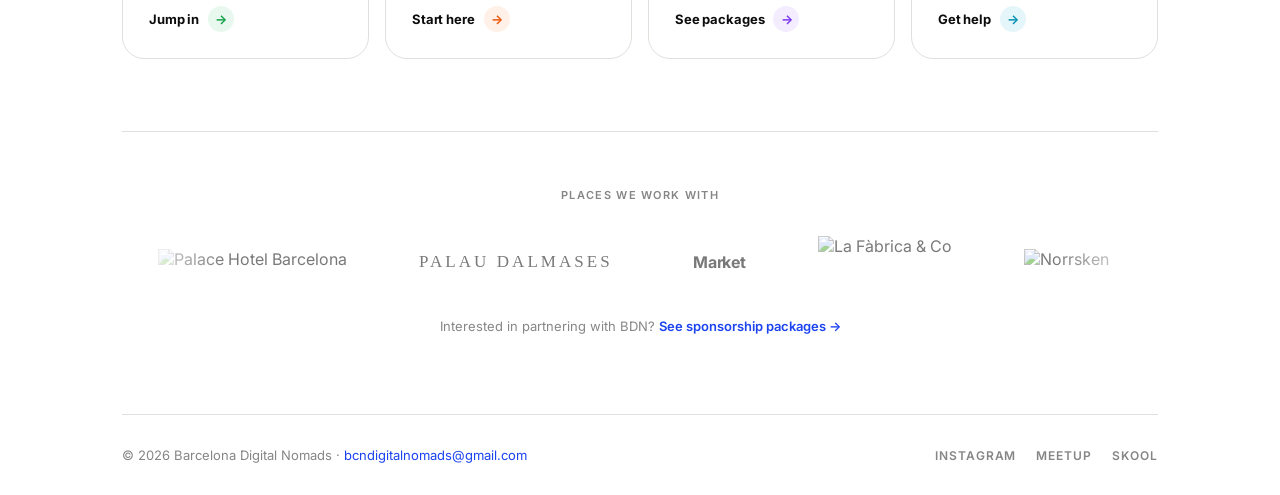
==== commit 31e7f69b: "Add files via upload" ====
--- a/index.html
+++ b/index.html
@@ -1,238 +1,705 @@
 <!DOCTYPE html>
 <html lang="en">
 <head>
-  <meta charset="UTF-8">
-  <meta name="viewport" content="width=device-width, initial-scale=1.0">
+  <meta charset="UTF-8" />
+  <meta name="viewport" content="width=device-width, initial-scale=1.0" />
   <title>Barcelona Digital Nomads</title>
-  <link rel="stylesheet" href="style.css">
-  <link rel="preconnect" href="https://fonts.googleapis.com">
-  <link rel="preconnect" href="https://fonts.gstatic.com" crossorigin>
-  <link href="https://fonts.googleapis.com/css2?family=Inter:wght@400;500;600;700;900&display=swap" rel="stylesheet">
+  <meta name="description" content="Barcelona's community for digital nomads, founders, and builders. Events, AI learning, and sponsorship." />
+  <link rel="preconnect" href="https://fonts.googleapis.com" />
+  <link rel="preconnect" href="https://fonts.gstatic.com" crossorigin />
+  <link href="https://fonts.googleapis.com/css2?family=Inter:wght@300;400;500;600;700;800;900&display=swap" rel="stylesheet" />
+  <style>
+    *, *::before, *::after { box-sizing: border-box; margin: 0; padding: 0; }
+
+    :root {
+      --bg: #FFFFFF;
+      --bg-alt: #F3F2EF;
+      --ink: #0C0C0C;
+      --muted: #868686;
+      --border: #E0DFDB;
+      --blue: #1B43F0;
+      --blue-light: #EEF2FF;
+    }
+
+
+    body {
+      font-family: 'Inter', system-ui, sans-serif;
+      background: var(--bg);
+      color: var(--ink);
+      min-height: 100vh;
+      transition: background 0.2s, color 0.2s;
+    }
+
+    /* ── LAYOUT ── */
+    .page {
+      max-width: 1100px;
+      margin: 0 auto;
+      padding: 0 32px;
+    }
+
+    /* ── HEADER ── */
+    header {
+      padding: 40px 0 0;
+      display: flex;
+      align-items: center;
+      justify-content: space-between;
+    }
+    .logo {
+      display: flex;
+      align-items: center;
+      gap: 12px;
+      text-decoration: none;
+    }
+    .logo img {
+      width: 40px;
+      height: 40px;
+      border-radius: 10px;
+    }
+    .logo-text {
+      font-size: 15px;
+      font-weight: 700;
+      color: var(--ink);
+      letter-spacing: -0.2px;
+    }
+    .header-tag {
+      font-size: 11px;
+      font-weight: 600;
+      letter-spacing: 0.12em;
+      text-transform: uppercase;
+      color: var(--muted);
+    }
+    .nav-links {
+      display: flex;
+      align-items: center;
+      gap: 28px;
+    }
+    .nav-links a {
+      font-size: 13px;
+      font-weight: 600;
+      color: var(--ink);
+      text-decoration: none;
+      transition: color 0.15s;
+    }
+    .nav-links a:hover { color: var(--blue); }
+
+    /* ── HERO ── */
+    .hero {
+      padding: 120px 32px 100px;
+      border-bottom: 1px solid var(--border);
+      background: url('crowd.jpeg') center center / cover no-repeat;
+      position: relative;
+      text-align: center;
+      margin-top: 32px;
+      width: 100vw;
+      margin-left: calc(-50vw + 50%);
+    }
+    .hero::before {
+      content: '';
+      position: absolute; inset: 0;
+      background: rgba(0,0,0,0.58);
+    }
+    .hero-inner-content {
+      position: relative; z-index: 1;
+      display: flex; flex-direction: column; align-items: center;
+    }
+    .hero-label {
+      display: inline-flex;
+      align-items: center;
+      gap: 8px;
+      font-size: 11px;
+      font-weight: 600;
+      letter-spacing: 0.14em;
+      text-transform: uppercase;
+      color: rgba(255,255,255,0.7);
+      margin-bottom: 32px;
+    }
+    .hero-label-dot {
+      width: 6px; height: 6px;
+      border-radius: 50%;
+      background: var(--blue);
+      flex-shrink: 0;
+    }
+    .hero h1 {
+      font-size: clamp(48px, 7vw, 88px);
+      font-weight: 900;
+      line-height: 0.95;
+      letter-spacing: -0.04em;
+      color: white;
+      text-wrap: balance;
+      max-width: 820px;
+      margin-bottom: 32px;
+    }
+    .hero h1 em {
+      font-style: normal;
+      color: #60A5FA;
+    }
+    .hero-body {
+      font-size: 17px;
+      line-height: 1.7;
+      color: rgba(255,255,255,0.8);
+      max-width: 560px;
+    }
+
+    /* ── SECTIONS / BENTO CARDS ── */
+    .sections {
+      display: grid;
+      grid-template-columns: repeat(4, 1fr);
+      gap: 16px;
+      padding: 0 0 72px;
+    }
+
+    .card {
+      --accent: var(--blue);
+      --accent-soft: var(--blue-light);
+      position: relative;
+      isolation: isolate;
+      overflow: hidden;
+      display: flex;
+      flex-direction: column;
+      min-height: 212px;
+      padding: 26px;
+      border: 1px solid var(--border);
+      border-radius: 22px;
+      background: var(--bg);
+      text-decoration: none;
+      color: inherit;
+      transition: transform 0.4s cubic-bezier(.2,.8,.2,1), box-shadow 0.4s ease, border-color 0.3s ease;
+    }
+    .card:hover {
+      transform: translateY(-6px);
+      box-shadow: 0 24px 60px -14px rgba(12,12,12,0.22);
+    }
+    .card-veil {
+      position: absolute;
+      inset: 0;
+      z-index: -1;
+      pointer-events: none;
+    }
+    /* sheen sweep on hover */
+    .card::after {
+      content: '';
+      position: absolute;
+      top: 0; left: -70%;
+      width: 45%; height: 100%;
+      background: linear-gradient(100deg, transparent, rgba(255,255,255,0.5), transparent);
+      transform: skewX(-18deg);
+      opacity: 0;
+      pointer-events: none;
+      z-index: 2;
+    }
+    .card:hover::after { animation: sheen 0.9s ease forwards; }
+    @keyframes sheen {
+      0%   { left: -70%; opacity: 0; }
+      12%  { opacity: 1; }
+      100% { left: 130%; opacity: 0; }
+    }
+
+    .card-top {
+      display: flex;
+      align-items: flex-start;
+      justify-content: space-between;
+      gap: 12px;
+      margin-bottom: 20px;
+    }
+    .card-icon {
+      width: 48px; height: 48px;
+      border-radius: 14px;
+      display: grid;
+      place-items: center;
+      font-size: 22px;
+      background: var(--accent-soft);
+      border: 1px solid var(--border);
+      transition: transform 0.35s cubic-bezier(.2,.8,.2,1);
+    }
+    .card:hover .card-icon { transform: translateY(-2px) rotate(-6deg) scale(1.07); }
+
+    .card-main { margin-top: auto; }
+    .card-label {
+      display: block;
+      font-size: 11px;
+      font-weight: 700;
+      letter-spacing: 0.12em;
+      text-transform: uppercase;
+      color: var(--muted);
+      margin-bottom: 8px;
+    }
+    .card-title {
+      font-size: 21px;
+      font-weight: 800;
+      letter-spacing: -0.03em;
+      line-height: 1.15;
+      margin-bottom: 8px;
+    }
+    .card-desc {
+      font-size: 13.5px;
+      line-height: 1.6;
+      color: var(--muted);
+      max-width: 44ch;
+    }
+
+    .card-cta {
+      display: inline-flex;
+      align-items: center;
+      gap: 9px;
+      margin-top: 18px;
+      font-size: 13px;
+      font-weight: 700;
+      letter-spacing: -0.01em;
+    }
+    .card-arrow {
+      display: grid;
+      place-items: center;
+      width: 26px; height: 26px;
+      border-radius: 50%;
+      background: var(--accent-soft);
+      color: var(--accent);
+      font-size: 13px;
+      transition: transform 0.3s cubic-bezier(.2,.8,.2,1), background 0.3s, color 0.3s;
+    }
+    .card:hover .card-arrow { transform: translateX(4px); background: var(--accent); color: #fff; }
+
+    /* live badge */
+    .card-badge {
+      position: absolute;
+      top: 24px; right: 24px;
+      z-index: 1;
+      display: inline-flex;
+      align-items: center;
+      gap: 7px;
+      padding: 6px 12px;
+      border-radius: 100px;
+      font-size: 11px;
+      font-weight: 700;
+      letter-spacing: 0.04em;
+      background: rgba(255,255,255,0.16);
+      border: 1px solid rgba(255,255,255,0.28);
+      color: #fff;
+      backdrop-filter: blur(8px);
+      -webkit-backdrop-filter: blur(8px);
+    }
+    .card-badge i {
+      width: 6px; height: 6px;
+      border-radius: 50%;
+      background: #4ADE80;
+      box-shadow: 0 0 0 0 rgba(74,222,128,0.7);
+      animation: pulse 2s infinite;
+    }
+    @keyframes pulse {
+      0%   { box-shadow: 0 0 0 0 rgba(74,222,128,0.7); }
+      70%  { box-shadow: 0 0 0 8px rgba(74,222,128,0); }
+      100% { box-shadow: 0 0 0 0 rgba(74,222,128,0); }
+    }
+
+    /* large feature cards */
+    .card-lg {
+      grid-column: span 2;
+      min-height: 340px;
+      padding: 32px;
+    }
+    .card-lg .card-title { font-size: clamp(28px, 3.4vw, 38px); letter-spacing: -0.04em; }
+    .card-lg .card-desc { font-size: 15px; }
+
+    /* dark card treatment */
+    .card-dark { color: #fff; border-color: transparent; }
+    .card-dark .card-label { color: rgba(255,255,255,0.7); }
+    .card-dark .card-desc { color: rgba(255,255,255,0.8); }
+    .card-dark .card-icon {
+      background: rgba(255,255,255,0.16);
+      border-color: rgba(255,255,255,0.28);
+    }
+    .card-dark .card-arrow { background: rgba(255,255,255,0.2); color: #fff; }
+    .card-dark:hover .card-arrow { background: #fff; color: var(--ink); }
+
+    /* events card — photo */
+    .card-events::before {
+      content: '';
+      position: absolute;
+      inset: 0;
+      z-index: -2;
+      background: url('crowd.jpeg') center center / cover no-repeat;
+      transform: scale(1.02);
+      transition: transform 1.3s cubic-bezier(.2,.8,.2,1);
+    }
+    .card-events:hover::before { transform: scale(1.12); }
+    .card-events .card-veil {
+      background: linear-gradient(180deg, rgba(8,8,10,0.2) 0%, rgba(8,8,10,0.72) 58%, rgba(8,8,10,0.93) 100%);
+    }
+
+    /* AI circle card — gradient */
+    .card-ai { background: linear-gradient(135deg, #1B43F0 0%, #3B6BFF 52%, #7C3AED 100%); }
+    .card-ai .card-veil {
+      background: radial-gradient(440px 240px at 78% 10%, rgba(255,255,255,0.28), transparent 65%);
+      animation: drift 9s ease-in-out infinite alternate;
+    }
+    @keyframes drift {
+      from { transform: translate3d(0,0,0); }
+      to   { transform: translate3d(-26px,16px,0); }
+    }
+
+    /* small card accent wash */
+    .card-sm .card-veil {
+      background: radial-gradient(380px 190px at 50% 125%, var(--accent-soft), transparent 72%);
+      opacity: 0;
+      transition: opacity 0.35s ease;
+    }
+    .card-sm:hover .card-veil { opacity: 1; }
+    .card-sm:hover { border-color: var(--accent); }
+
+    /* scroll reveal */
+    .reveal {
+      opacity: 0;
+      transform: translateY(26px);
+      transition: opacity 0.65s ease, transform 0.65s cubic-bezier(.2,.8,.2,1);
+    }
+    .reveal.in { opacity: 1; transform: none; }
+
+    @media (prefers-reduced-motion: reduce) {
+      .reveal { opacity: 1 !important; transform: none !important; }
+      .card, .card-icon, .card-arrow, .card-events::before { transition: none !important; }
+      .card-ai .card-veil, .card-badge i { animation: none !important; }
+      .card:hover::after { animation: none !important; }
+      .card:hover { transform: none; }
+    }
+
+    /* ── STATS ── */
+    .stats {
+      display: grid;
+      grid-template-columns: repeat(4, 1fr);
+      gap: 1px;
+      background: var(--border);
+      border: 1px solid var(--border);
+      border-radius: 16px;
+      overflow: hidden;
+      margin-bottom: 80px;
+    }
+    .stat {
+      background: var(--bg);
+      padding: 28px 24px;
+    }
+    .stat-num {
+      font-size: 28px;
+      font-weight: 900;
+      letter-spacing: -0.04em;
+      color: var(--ink);
+      margin-bottom: 4px;
+    }
+    .stat-label {
+      font-size: 12px;
+      color: var(--muted);
+      line-height: 1.4;
+    }
+
+    /* ── FOOTER ── */
+    footer {
+      border-top: 1px solid var(--border);
+      padding: 32px 0;
+      display: flex;
+      align-items: center;
+      justify-content: space-between;
+      gap: 16px;
+      flex-wrap: wrap;
+    }
+    .footer-left {
+      font-size: 13px;
+      color: var(--muted);
+    }
+    .footer-left a { color: var(--blue); text-decoration: none; }
+    .footer-socials {
+      display: flex;
+      gap: 20px;
+    }
+    .footer-socials a {
+      font-size: 12px;
+      font-weight: 600;
+      letter-spacing: 0.08em;
+      text-transform: uppercase;
+      color: var(--muted);
+      text-decoration: none;
+      transition: color 0.15s;
+    }
+    .footer-socials a:hover { color: var(--ink); }
+
+    /* ── SPONSORS ── */
+    .sponsors {
+      padding: 56px 0 80px;
+      border-top: 1px solid var(--border);
+      text-align: center;
+    }
+    .sponsors-label {
+      font-size: 11px;
+      font-weight: 600;
+      letter-spacing: 0.12em;
+      text-transform: uppercase;
+      color: var(--muted);
+      margin-bottom: 28px;
+    }
+    .logo-marquee {
+      overflow: hidden;
+      -webkit-mask-image: linear-gradient(to right, transparent, #000 10%, #000 90%, transparent);
+              mask-image: linear-gradient(to right, transparent, #000 10%, #000 90%, transparent);
+    }
+    .logo-track {
+      display: flex;
+      align-items: center;
+      width: max-content;
+      animation: logo-scroll 40s linear infinite;
+    }
+    .logo-marquee:hover .logo-track { animation-play-state: paused; }
+    @keyframes logo-scroll {
+      from { transform: translateX(0); }
+      to   { transform: translateX(-50%); }
+    }
+    .logo-item {
+      flex: none;
+      display: flex;
+      align-items: center;
+      justify-content: center;
+      height: 64px;
+      padding: 0 36px;
+      color: var(--ink);
+      text-decoration: none;
+      opacity: 0.55;
+      transition: opacity 0.2s ease;
+    }
+    .logo-item:hover { opacity: 1; }
+    .logo-item img { display: block; height: 26px; width: auto; }
+    .logo-item img.logo-tall { height: 52px; }
+    .logo-item img.logo-png { filter: brightness(0); }
+    .logo-wordmark {
+      font-family: Georgia, 'Times New Roman', serif;
+      font-size: 17px;
+      letter-spacing: 0.18em;
+      text-transform: uppercase;
+      white-space: nowrap;
+    }
+    .logo-lockup { display: flex; align-items: center; gap: 8px; }
+    .logo-lockup img { height: 32px; }
+    .logo-lockup span { font-size: 16px; font-weight: 700; letter-spacing: -0.01em; }
+    @media (prefers-reduced-motion: reduce) {
+      .logo-marquee { -webkit-mask-image: none; mask-image: none; }
+      .logo-track { animation: none; width: auto; flex-wrap: wrap; justify-content: center; }
+      .logo-track [aria-hidden="true"] { display: none; }
+    }
+    .sponsors-cta {
+      margin-top: 24px;
+      font-size: 13px;
+      color: var(--muted);
+    }
+    .sponsors-cta a { color: var(--blue); text-decoration: none; font-weight: 600; }
+    .sponsors-cta a:hover { text-decoration: underline; }
+
+    /* ── RESPONSIVE ── */
+    @media (max-width: 980px) {
+      .sections { grid-template-columns: repeat(2, 1fr); }
+      .card-lg { grid-column: span 2; min-height: 300px; }
+    }
+    @media (max-width: 640px) {
+      .page { padding: 0 20px; }
+      .stats { grid-template-columns: repeat(2, 1fr); }
+      .header-tag { display: none; }
+      .nav-links { gap: 16px; }
+      .sections { grid-template-columns: 1fr; }
+      .card-lg { grid-column: span 1; min-height: 280px; padding: 26px; }
+      .logo-item { padding: 0 24px; }
+      footer { flex-direction: column; gap: 12px; }
+    }
+  </style>
 </head>
 <body>
-
-  <nav class="nav">
-    <a href="index.html" class="nav-logo">
-      <span class="logo-mark">BDN</span>
+<div class="page">
+
+  <!-- HEADER -->
+  <header>
+    <a href="index.html" class="logo">
+      <img src="logo.png" alt="BDN Logo" />
       <span class="logo-text">Barcelona Digital Nomads</span>
     </a>
-    <ul class="nav-links">
-      <li><a href="index.html" class="active">Home</a></li>
-      <li><a href="partners.html">Partners</a></li>
-      <li><a href="newtobarcelona.html">New to BCN</a></li>
-      <li><a href="#join" class="btn-nav">Join Community</a></li>
-    </ul>
-    <button class="hamburger" id="hamburger" aria-label="Open menu">
-      <span></span><span></span><span></span>
-    </button>
-  </nav>
-
-  <div class="mobile-menu" id="mobileMenu">
-    <a href="index.html">Home</a>
-    <a href="partners.html">Partners</a>
-    <a href="newtobarcelona.html">New to BCN</a>
-    <a href="#join">Join Community</a>
-  </div>
-
-  <header class="hero">
-    <div class="hero-content">
-      <div class="hero-tag">Barcelona, Spain 🇪🇸</div>
-      <h1>The home for<br><span class="accent">digital nomads</span><br>in Barcelona.</h1>
-      <p class="hero-sub">Events, connections, and resources for remote workers, freelancers, and entrepreneurs living the dream in BCN.</p>
-      <div class="hero-actions">
-        <a href="#events" class="btn-primary">See upcoming events</a>
-        <a href="newtobarcelona.html" class="btn-ghost">New to Barcelona?</a>
-      </div>
-      <div class="hero-stats">
-        <div class="stat"><span class="stat-num">8,500+</span><span class="stat-label">Members</span></div>
-        <div class="stat-divider"></div>
-        <div class="stat"><span class="stat-num">Weekly</span><span class="stat-label">Events</span></div>
-        <div class="stat-divider"></div>
-        <div class="stat"><span class="stat-num">Free</span><span class="stat-label">To join</span></div>
-      </div>
-    </div>
-    <div class="hero-visual">
-      <div class="bcn-card card-1">
-        <div class="card-icon">☀️</div>
-        <div>
-          <div class="card-title">This week's meetup</div>
-          <div class="card-sub">Poblenou Rooftop Cowork</div>
-        </div>
-      </div>
-      <div class="bcn-card card-2">
-        <div class="card-icon">🏖️</div>
-        <div>
-          <div class="card-title">Beach Networking</div>
-          <div class="card-sub">Barceloneta — Fri 6pm</div>
-        </div>
-      </div>
-      <div class="bcn-card card-3">
-        <div class="card-icon">💻</div>
-        <div>
-          <div class="card-title">Members online</div>
-          <div class="card-sub">84 active right now</div>
-        </div>
-      </div>
-      <div class="hero-blob"></div>
-    </div>
+    <nav class="nav-links">
+      <a href="new-in-town.html">New in Town</a>
+      <a href="about.html">About Us</a>
+      <a href="mission.html">Mission</a>
+    </nav>
+    <span class="header-tag">Est. 2018 · Barcelona</span>
   </header>
 
-  <section id="events" class="events-section">
-    <div class="container">
-      <div class="section-header">
-        <h2>Upcoming events</h2>
-        <p>From rooftop coworking sessions to networking dinners — something for everyone.</p>
-      </div>
-
-      <div class="events-grid">
-
-        <div class="event-card featured">
-          <div class="event-badge">This week</div>
-          <div class="event-date">
-            <span class="date-day">27</span>
-            <span class="date-month">Jun</span>
-          </div>
-          <div class="event-body">
-            <div class="event-type cowork">Coworking</div>
-            <h3>Poblenou Rooftop Cowork Morning</h3>
-            <p>Start your week with fellow nomads at one of Barcelona's best rooftop coworking spaces. Coffee, views, and good company.</p>
-            <div class="event-meta">
-              <span>📍 Palo Alto Market, Poblenou</span>
-              <span>🕙 10:00 — 14:00</span>
-              <span>🆓 Free</span>
-            </div>
-          </div>
-          <a href="#" class="btn-event">RSVP now</a>
-        </div>
-
-        <div class="event-card">
-          <div class="event-date">
-            <span class="date-day">28</span>
-            <span class="date-month">Jun</span>
-          </div>
-          <div class="event-body">
-            <div class="event-type social">Social</div>
-            <h3>Saturday Beach Networking</h3>
-            <p>Bring your towel, bring your pitch. Casual networking at Barceloneta with cold drinks and warm weather.</p>
-            <div class="event-meta">
-              <span>📍 Barceloneta Beach, Bar Balmins</span>
-              <span>🕕 18:00 — 21:00</span>
-              <span>🆓 Free</span>
-            </div>
-          </div>
-          <a href="#" class="btn-event">RSVP now</a>
-        </div>
-
-        <div class="event-card">
-          <div class="event-date">
-            <span class="date-day">02</span>
-            <span class="date-month">Jul</span>
-          </div>
-          <div class="event-body">
-            <div class="event-type workshop">Workshop</div>
-            <h3>Freelancing in Spain: Tax & Autónomo Masterclass</h3>
-            <p>Everything you need to know about registering as autónomo, NIE, taxes, and staying legal in Spain.</p>
-            <div class="event-meta">
-              <span>📍 MOB Coworking, Eixample</span>
-              <span>🕕 17:00 — 19:00</span>
-              <span>💶 €10</span>
-            </div>
-          </div>
-          <a href="#" class="btn-event">RSVP now</a>
-        </div>
-
-        <div class="event-card">
-          <div class="event-date">
-            <span class="date-day">05</span>
-            <span class="date-month">Jul</span>
-          </div>
-          <div class="event-body">
-            <div class="event-type social">Social</div>
-            <h3>Tapas & Tech — Monthly Dinner</h3>
-            <p>Our favourite monthly tradition. Great food, great people, and plenty of opportunity to connect.</p>
-            <div class="event-meta">
-              <span>📍 El Born, TBC</span>
-              <span>🕗 19:30 onwards</span>
-              <span>💶 Pay your own</span>
-            </div>
-          </div>
-          <a href="#" class="btn-event">RSVP now</a>
-        </div>
-
-        <div class="event-card">
-          <div class="event-date">
-            <span class="date-day">09</span>
-            <span class="date-month">Jul</span>
-          </div>
-          <div class="event-body">
-            <div class="event-type cowork">Coworking</div>
-            <h3>Wednesday Cowork — Gracia Edition</h3>
-            <p>Drop in to work alongside the community in a charming local café in the Gracia neighbourhood.</p>
-            <div class="event-meta">
-              <span>📍 Federal Café, Gracia</span>
-              <span>🕙 09:00 — 13:00</span>
-              <span>🆓 Free</span>
-            </div>
-          </div>
-          <a href="#" class="btn-event">RSVP now</a>
-        </div>
-
-        <div class="event-card">
-          <div class="event-date">
-            <span class="date-day">12</span>
-            <span class="date-month">Jul</span>
-          </div>
-          <div class="event-body">
-            <div class="event-type workshop">Workshop</div>
-            <h3>Building a Remote Business — Panel</h3>
-            <p>Four nomads who've built successful location-independent businesses share what actually worked.</p>
-            <div class="event-meta">
-              <span>📍 Pier01, Barceloneta Tech Hub</span>
-              <span>🕕 18:00 — 20:00</span>
-              <span>🆓 Free</span>
-            </div>
-          </div>
-          <a href="#" class="btn-event">RSVP now</a>
-        </div>
-
-      </div>
+  <!-- HERO -->
+  <section class="hero">
+    <div class="hero-inner-content">
+      <div class="hero-label">
+        <span class="hero-label-dot"></span>
+        Barcelona's Biggest Digital Nomad Community · 7,100+ Members
+      </div>
+      <h1>The biggest <em>nomad</em> community in Barcelona</h1>
+      <p class="hero-body">Weekly networking meetups, social events, bar nights, and experiences across the city — running every Wednesday since 2020. A place to meet people, find your crew, and feel at home in Barcelona.</p>
     </div>
   </section>
 
-  <section class="community-strip">
-    <div class="container">
-      <div class="strip-content">
-        <div class="strip-text">
-          <h2>Join 8,500+ digital nomads already in the community.</h2>
-          <p>Get event invites, job boards, housing tips, and a group of people who get it.</p>
-        </div>
-        <a id="join" href="https://skool.com" class="btn-primary large">Join for free →</a>
-      </div>
+  <!-- STATS -->
+  <div class="stats" style="margin-top: 48px;">
+    <div class="stat">
+      <div class="stat-num">14K+</div>
+      <div class="stat-label">Meetup members</div>
     </div>
-  </section>
-
-  <footer class="footer">
-    <div class="container footer-inner">
-      <div class="footer-brand">
-        <span class="logo-mark small">BDN</span>
-        <span>Barcelona Digital Nomads</span>
-      </div>
-      <div class="footer-links">
-        <a href="index.html">Home</a>
-        <a href="partners.html">Partners</a>
-        <a href="newtobarcelona.html">New to BCN</a>
-      </div>
-      <div class="footer-copy">© 2026 Barcelona Digital Nomads</div>
+    <div class="stat">
+      <div class="stat-num">2,000</div>
+      <div class="stat-label">In-person attendees per month</div>
     </div>
+    <div class="stat">
+      <div class="stat-num">7,100+</div>
+      <div class="stat-label">WhatsApp community</div>
+    </div>
+    <div class="stat">
+      <div class="stat-num">12K+</div>
+      <div class="stat-label">Instagram followers</div>
+    </div>
+  </div>
+
+  <!-- SECTIONS -->
+  <div class="sections">
+
+    <a href="https://luma.com/barcelonadigitalnomads" target="_blank" class="card card-lg card-dark card-events reveal" id="events-link">
+      <span class="card-veil"></span>
+      <span class="card-badge"><i></i> Every Wednesday</span>
+      <div class="card-top">
+        <span class="card-icon">🏙</span>
+      </div>
+      <div class="card-main">
+        <span class="card-label">In-person</span>
+        <h3 class="card-title">Events in Barcelona</h3>
+        <p class="card-desc">Weekly meetups, talks, co-working days, and social events across the city. Something on every week.</p>
+        <span class="card-cta">Browse what's on <span class="card-arrow">→</span></span>
+      </div>
+    </a>
+
+    <a href="community.html" class="card card-lg card-dark card-ai reveal">
+      <span class="card-veil"></span>
+      <span class="card-badge"><i></i> Weekly live calls</span>
+      <div class="card-top">
+        <span class="card-icon">🤖</span>
+      </div>
+      <div class="card-main">
+        <span class="card-label">Online community</span>
+        <h3 class="card-title">AI CIRCLE</h3>
+        <p class="card-desc">Learn AI and build with it. Weekly calls, workshops with community experts, courses, and a network of people doing the work.</p>
+        <span class="card-cta">Join the circle <span class="card-arrow">→</span></span>
+      </div>
+    </a>
+
+    <a href="community-hub.html" class="card card-sm reveal" style="--accent:#16A34A; --accent-soft:#E8F8EE;">
+      <span class="card-veil"></span>
+      <div class="card-top">
+        <span class="card-icon">💬</span>
+      </div>
+      <div class="card-main">
+        <span class="card-label">Stay connected</span>
+        <h3 class="card-title">Community Hub</h3>
+        <p class="card-desc">WhatsApp and Facebook — daily chat, quick questions, and community updates.</p>
+        <span class="card-cta">Jump in <span class="card-arrow">→</span></span>
+      </div>
+    </a>
+
+    <a href="new-in-town.html" class="card card-sm reveal" style="--accent:#EA580C; --accent-soft:#FFF1E7;">
+      <span class="card-veil"></span>
+      <div class="card-top">
+        <span class="card-icon">📍</span>
+      </div>
+      <div class="card-main">
+        <span class="card-label">Just arrived?</span>
+        <h3 class="card-title">New in Town</h3>
+        <p class="card-desc">Just landed in Barcelona? Here's how to plug into the community fast.</p>
+        <span class="card-cta">Start here <span class="card-arrow">→</span></span>
+      </div>
+    </a>
+
+    <a href="sponsorship.html" class="card card-sm reveal" style="--accent:#7C3AED; --accent-soft:#F3EDFF;">
+      <span class="card-veil"></span>
+      <div class="card-top">
+        <span class="card-icon">🤝</span>
+      </div>
+      <div class="card-main">
+        <span class="card-label">Partnerships</span>
+        <h3 class="card-title">Sponsorship</h3>
+        <p class="card-desc">Reach 50,000+ members and 2,000 in-person attendees every month.</p>
+        <span class="card-cta">See packages <span class="card-arrow">→</span></span>
+      </div>
+    </a>
+
+    <a href="consultancy.html" class="card card-sm reveal" style="--accent:#0891B2; --accent-soft:#E4F6FA;">
+      <span class="card-veil"></span>
+      <div class="card-top">
+        <span class="card-icon">🛂</span>
+      </div>
+      <div class="card-main">
+        <span class="card-label">Relocation support</span>
+        <h3 class="card-title">Consultancy</h3>
+        <p class="card-desc">Digital nomad visa guidance and support to get you set up in Barcelona.</p>
+        <span class="card-cta">Get help <span class="card-arrow">→</span></span>
+      </div>
+    </a>
+
+  </div>
+
+  <!-- PLACES WE WORK WITH -->
+  <div class="sponsors">
+    <div class="sponsors-label">Places we work with</div>
+    <div class="logo-marquee">
+      <div class="logo-track">
+        <a class="logo-item" href="https://www.hotelpalacebarcelona.com/" target="_blank" rel="noopener"><img src="partners/palace-hotel.svg" alt="Palace Hotel Barcelona" /></a>
+        <a class="logo-item" href="https://www.eventospalaudalmases.com/en" target="_blank" rel="noopener"><span class="logo-wordmark">Palau Dalmases</span></a>
+        <a class="logo-item" href="https://www.timeoutmarket.com/barcelona/" target="_blank" rel="noopener" aria-label="Time Out Market Barcelona"><span class="logo-lockup"><img src="partners/time-out.svg" alt="" /><span>Market</span></span></a>
+        <a class="logo-item" href="https://lafabrica-co.com/" target="_blank" rel="noopener"><img class="logo-tall" src="partners/la-fabrica-and-co.svg" alt="La Fàbrica &amp; Co" /></a>
+        <a class="logo-item" href="https://www.norrsken.org/" target="_blank" rel="noopener"><img src="partners/norrsken.svg" alt="Norrsken" /></a>
+        <a class="logo-item" href="https://www.nomadcruise.com/" target="_blank" rel="noopener"><img src="partners/nomad-cruise.svg" alt="Nomad Cruise" /></a>
+        <a class="logo-item" href="https://cashi.com/" target="_blank" rel="noopener"><img src="partners/cashi.svg" alt="Cashi" /></a>
+        <a class="logo-item" href="https://www.slshotels.com/barcelona/" target="_blank" rel="noopener"><img class="logo-png" src="partners/sls-barcelona.png" alt="SLS Hotel Barcelona" /></a>
+        <a class="logo-item" href="https://cosmicorooftop.com/" target="_blank" rel="noopener"><img src="partners/cosmico-rooftop.svg" alt="Cósmico Rooftop" /></a>
+        <a class="logo-item" href="https://www.hotelpalacebarcelona.com/" target="_blank" rel="noopener" tabindex="-1" aria-hidden="true"><img src="partners/palace-hotel.svg" alt="" /></a>
+        <a class="logo-item" href="https://www.eventospalaudalmases.com/en" target="_blank" rel="noopener" tabindex="-1" aria-hidden="true"><span class="logo-wordmark">Palau Dalmases</span></a>
+        <a class="logo-item" href="https://www.timeoutmarket.com/barcelona/" target="_blank" rel="noopener" tabindex="-1" aria-hidden="true"><span class="logo-lockup"><img src="partners/time-out.svg" alt="" /><span>Market</span></span></a>
+        <a class="logo-item" href="https://lafabrica-co.com/" target="_blank" rel="noopener" tabindex="-1" aria-hidden="true"><img class="logo-tall" src="partners/la-fabrica-and-co.svg" alt="" /></a>
+        <a class="logo-item" href="https://www.norrsken.org/" target="_blank" rel="noopener" tabindex="-1" aria-hidden="true"><img src="partners/norrsken.svg" alt="" /></a>
+        <a class="logo-item" href="https://www.nomadcruise.com/" target="_blank" rel="noopener" tabindex="-1" aria-hidden="true"><img src="partners/nomad-cruise.svg" alt="" /></a>
+        <a class="logo-item" href="https://cashi.com/" target="_blank" rel="noopener" tabindex="-1" aria-hidden="true"><img src="partners/cashi.svg" alt="" /></a>
+        <a class="logo-item" href="https://www.slshotels.com/barcelona/" target="_blank" rel="noopener" tabindex="-1" aria-hidden="true"><img class="logo-png" src="partners/sls-barcelona.png" alt="" /></a>
+        <a class="logo-item" href="https://cosmicorooftop.com/" target="_blank" rel="noopener" tabindex="-1" aria-hidden="true"><img src="partners/cosmico-rooftop.svg" alt="" /></a>
+      </div>
+    </div>
+    <div class="sponsors-cta">Interested in partnering with BDN? <a href="sponsorship.html">See sponsorship packages →</a></div>
+  </div>
+
+  <!-- FOOTER -->
+  <footer>
+    <span class="footer-left">© 2026 Barcelona Digital Nomads · <a href="mailto:bcndigitalnomads@gmail.com">bcndigitalnomads@gmail.com</a></span>
+    <nav class="footer-socials">
+      <a href="https://www.instagram.com/bcndigitalnomads" target="_blank">Instagram</a>
+      <a href="https://www.meetup.com/barcelona-digital-nomads" target="_blank">Meetup</a>
+      <a href="https://www.skool.com/ai-circle/about" target="_blank">Skool</a>
+    </nav>
   </footer>
 
-  <script>
-    const hamburger = document.getElementById('hamburger');
-    const mobileMenu = document.getElementById('mobileMenu');
-    hamburger.addEventListener('click', () => {
-      mobileMenu.classList.toggle('open');
-      hamburger.classList.toggle('open');
+</div>
+
+<script>
+  (function () {
+    var items = document.querySelectorAll('.reveal');
+    if (!('IntersectionObserver' in window)) {
+      items.forEach(function (el) { el.classList.add('in'); });
+      return;
+    }
+    var observer = new IntersectionObserver(function (entries) {
+      entries.forEach(function (entry) {
+        if (entry.isIntersecting) {
+          entry.target.classList.add('in');
+          observer.unobserve(entry.target);
+        }
+      });
+    }, { threshold: 0.12, rootMargin: '0px 0px -40px 0px' });
+
+    items.forEach(function (el, i) {
+      el.style.transitionDelay = (i % 6) * 70 + 'ms';
+      observer.observe(el);
     });
-  </script>
+  })();
+</script>
 </body>
 </html>
